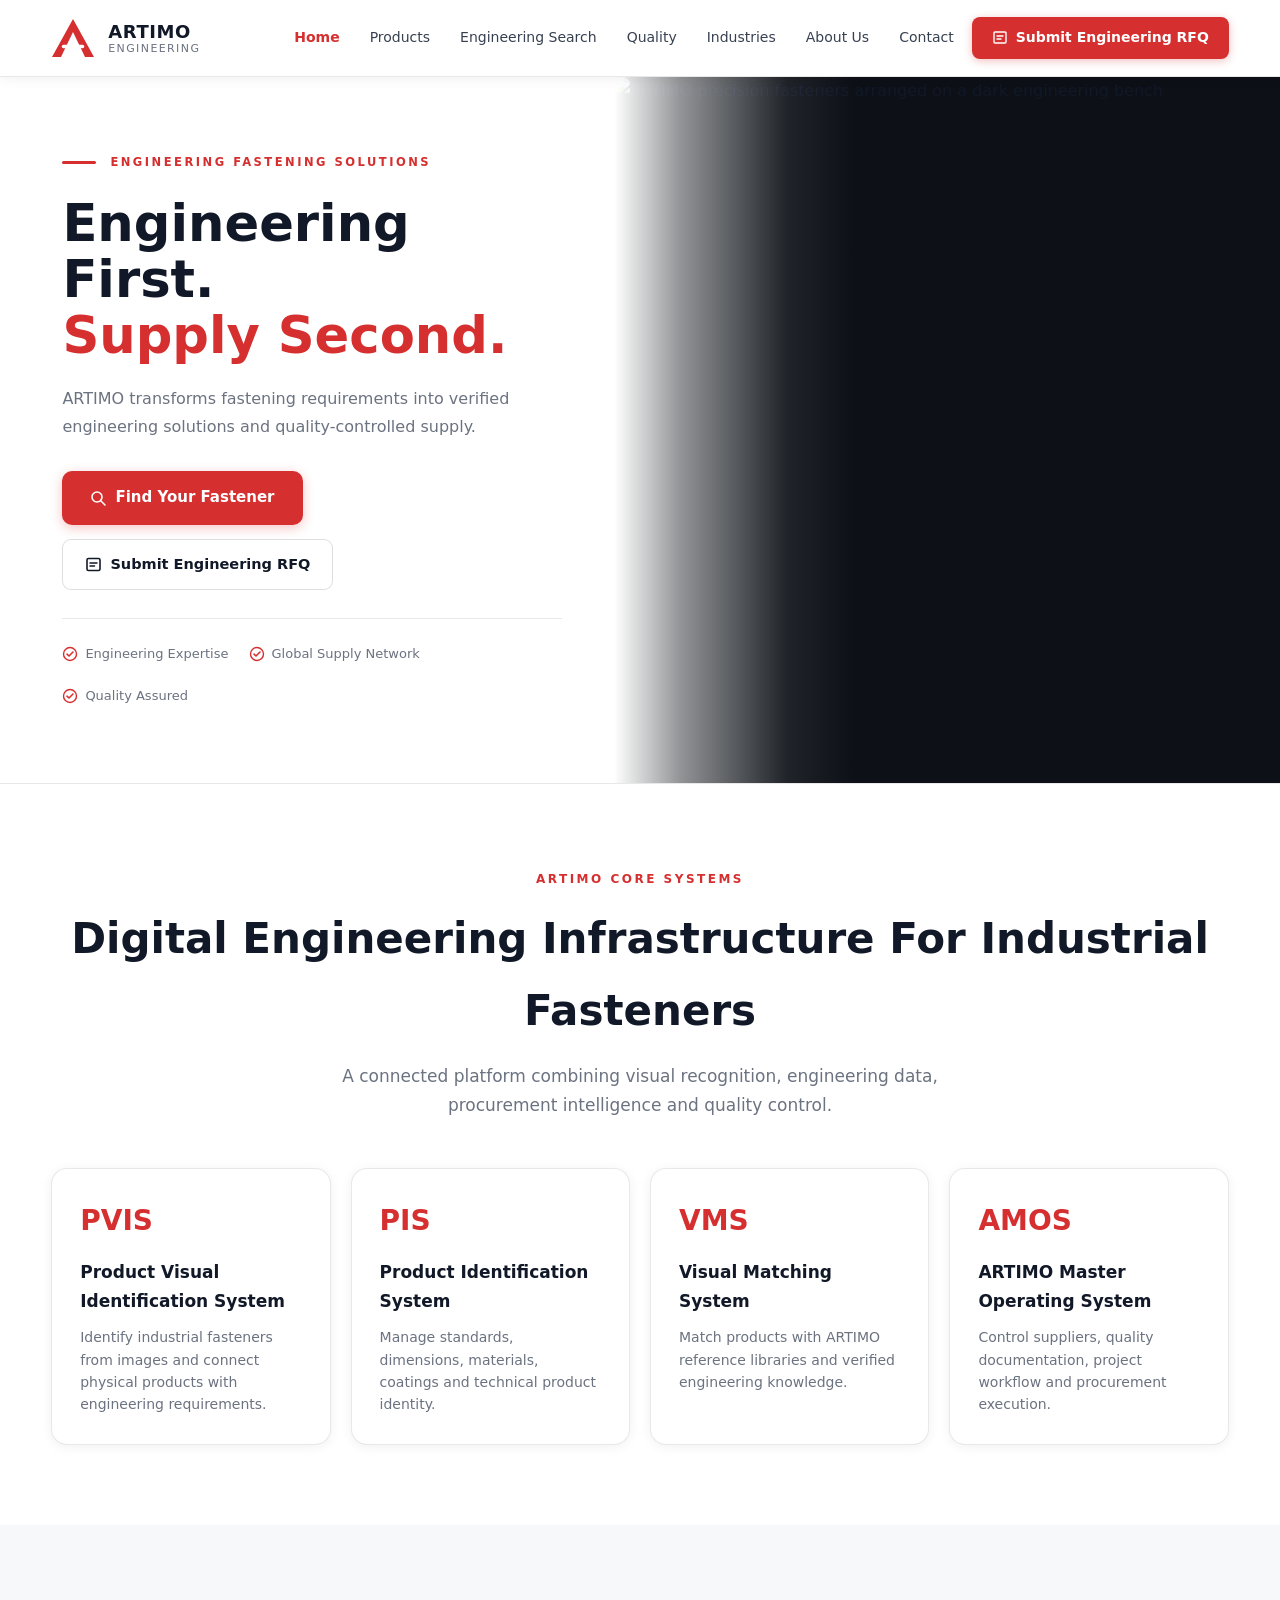
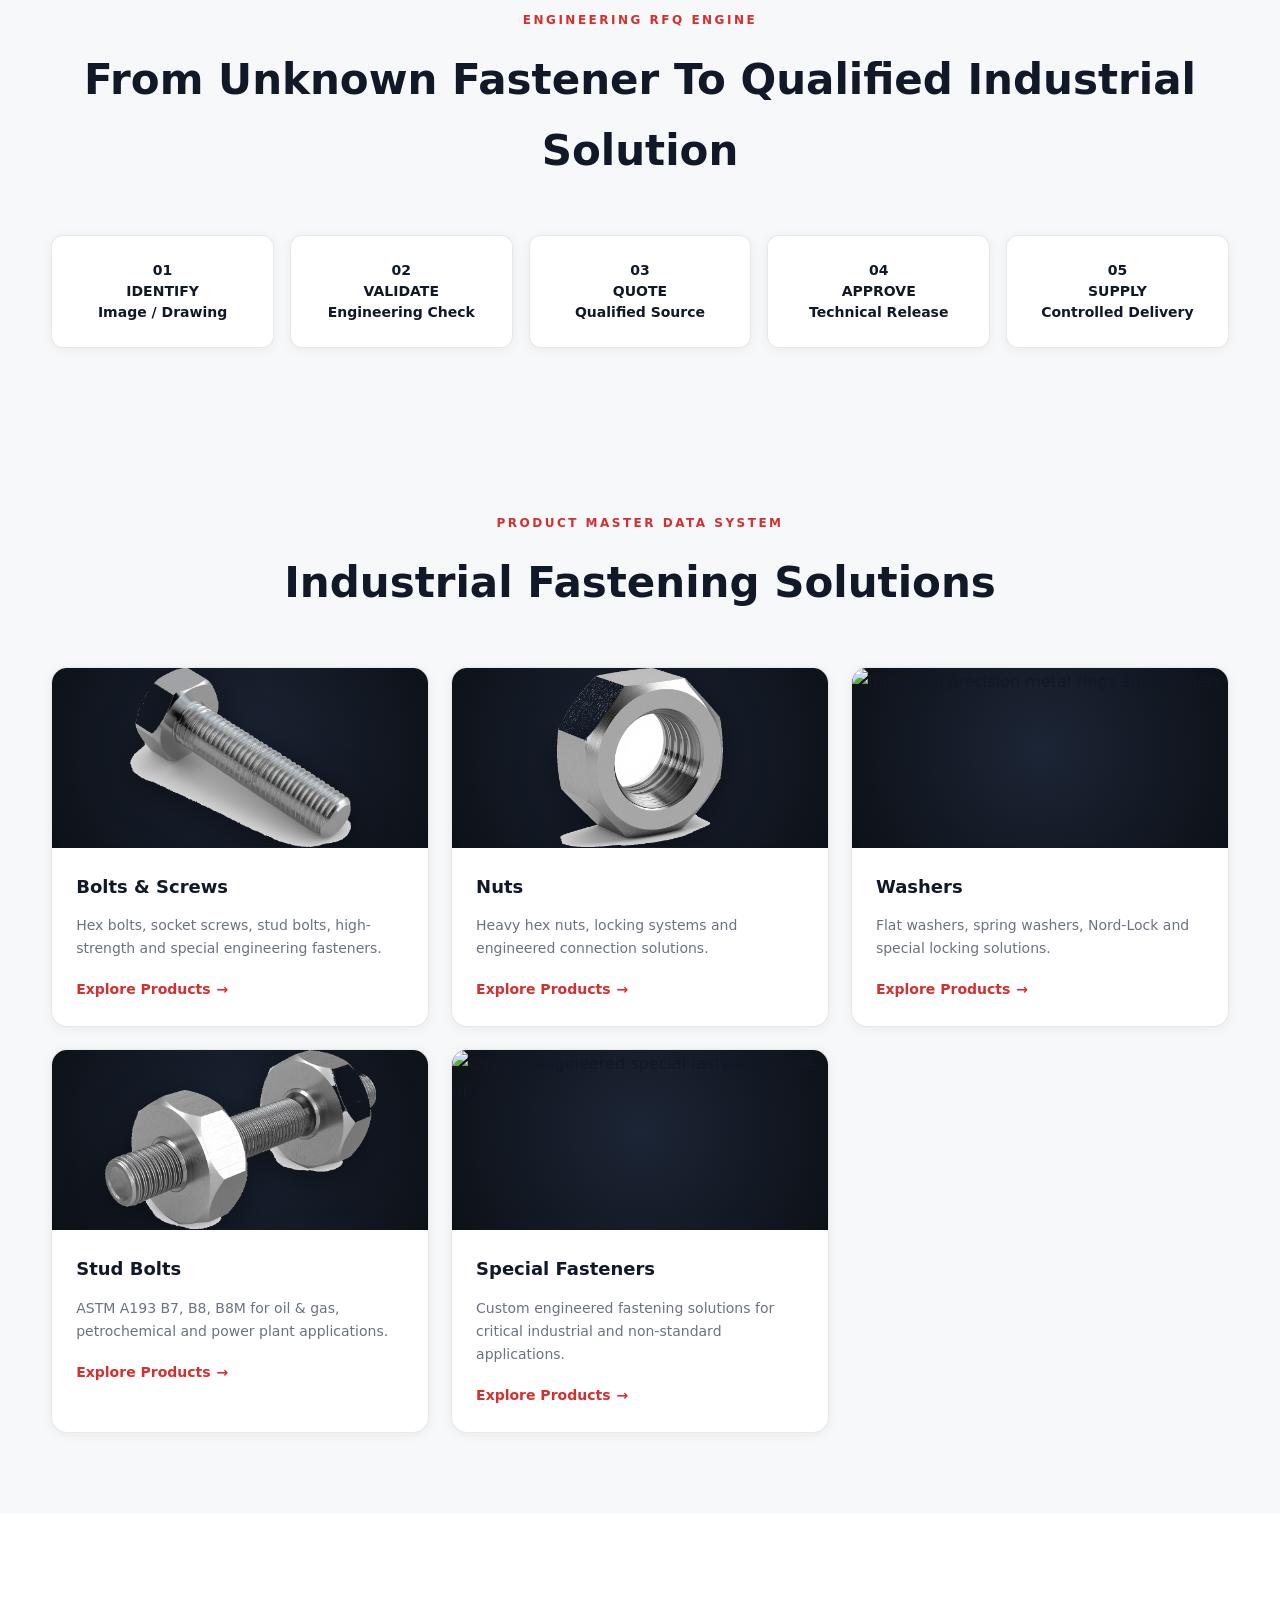
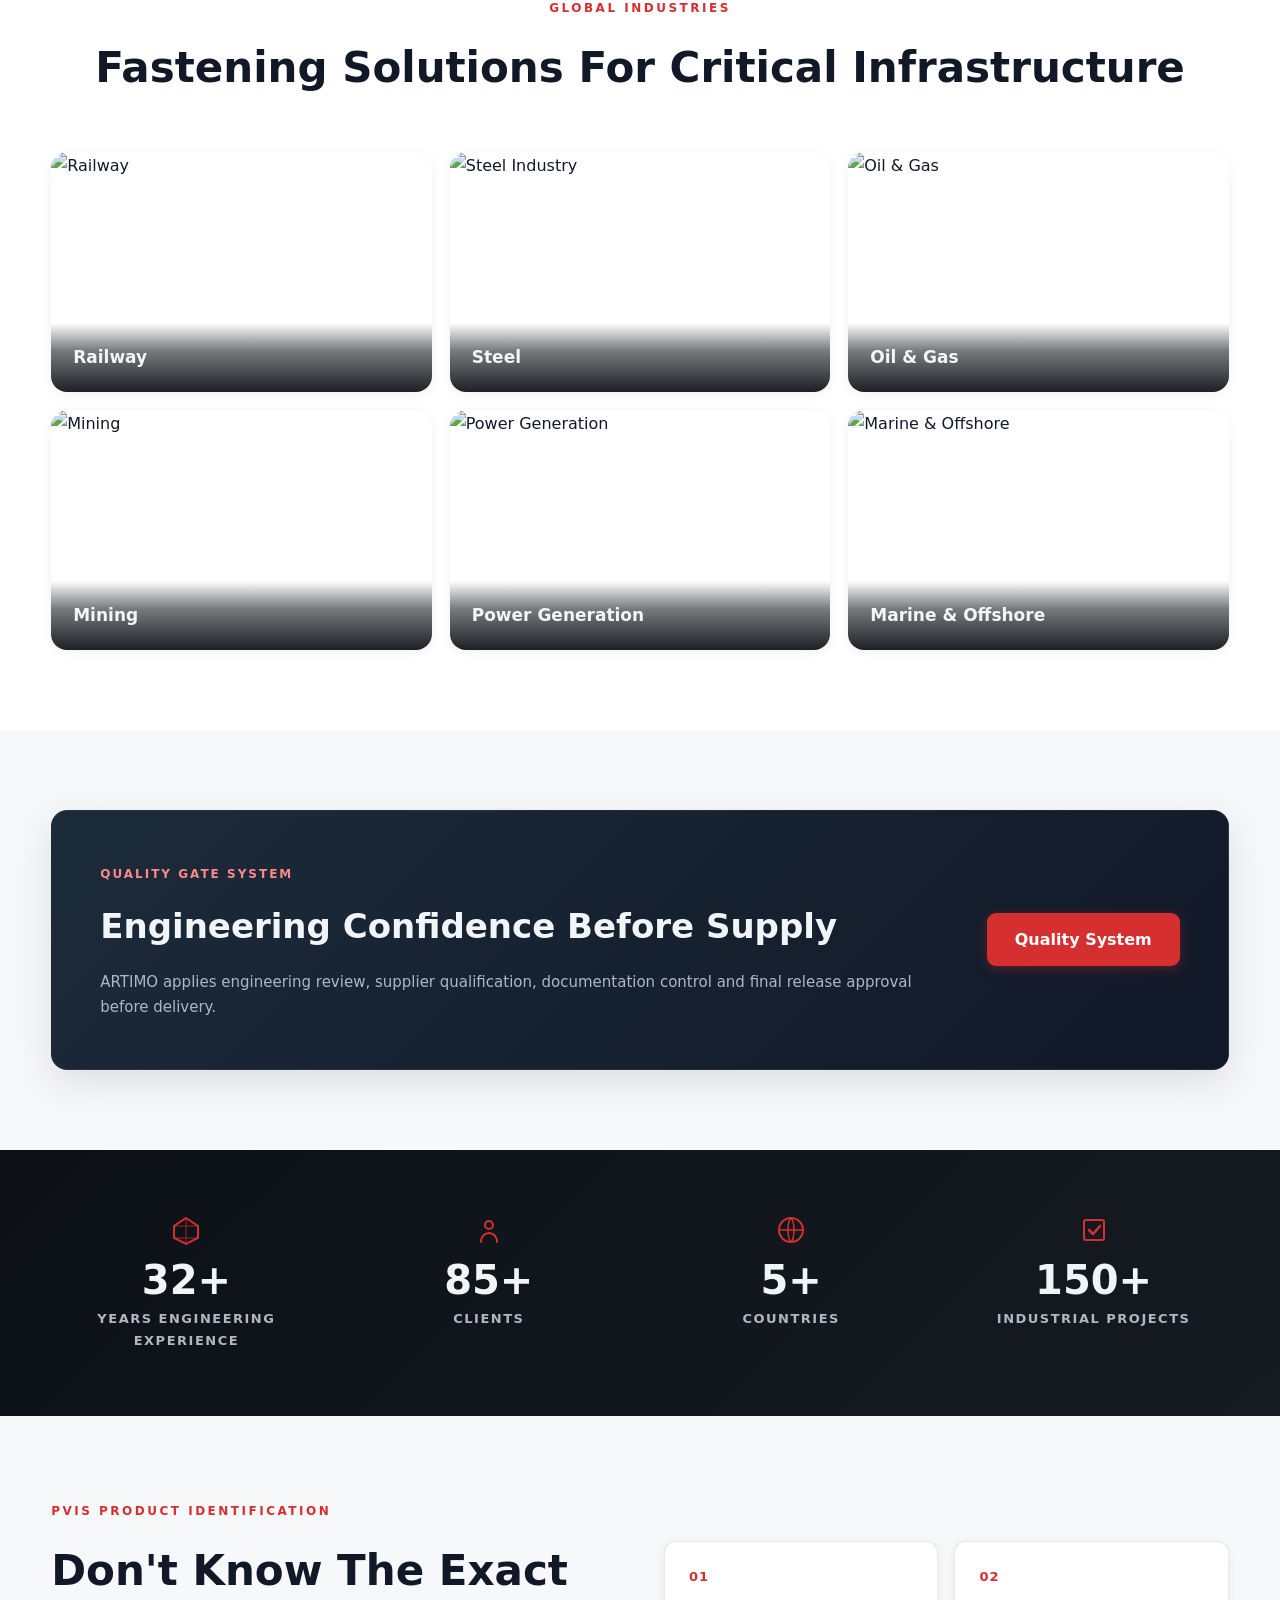
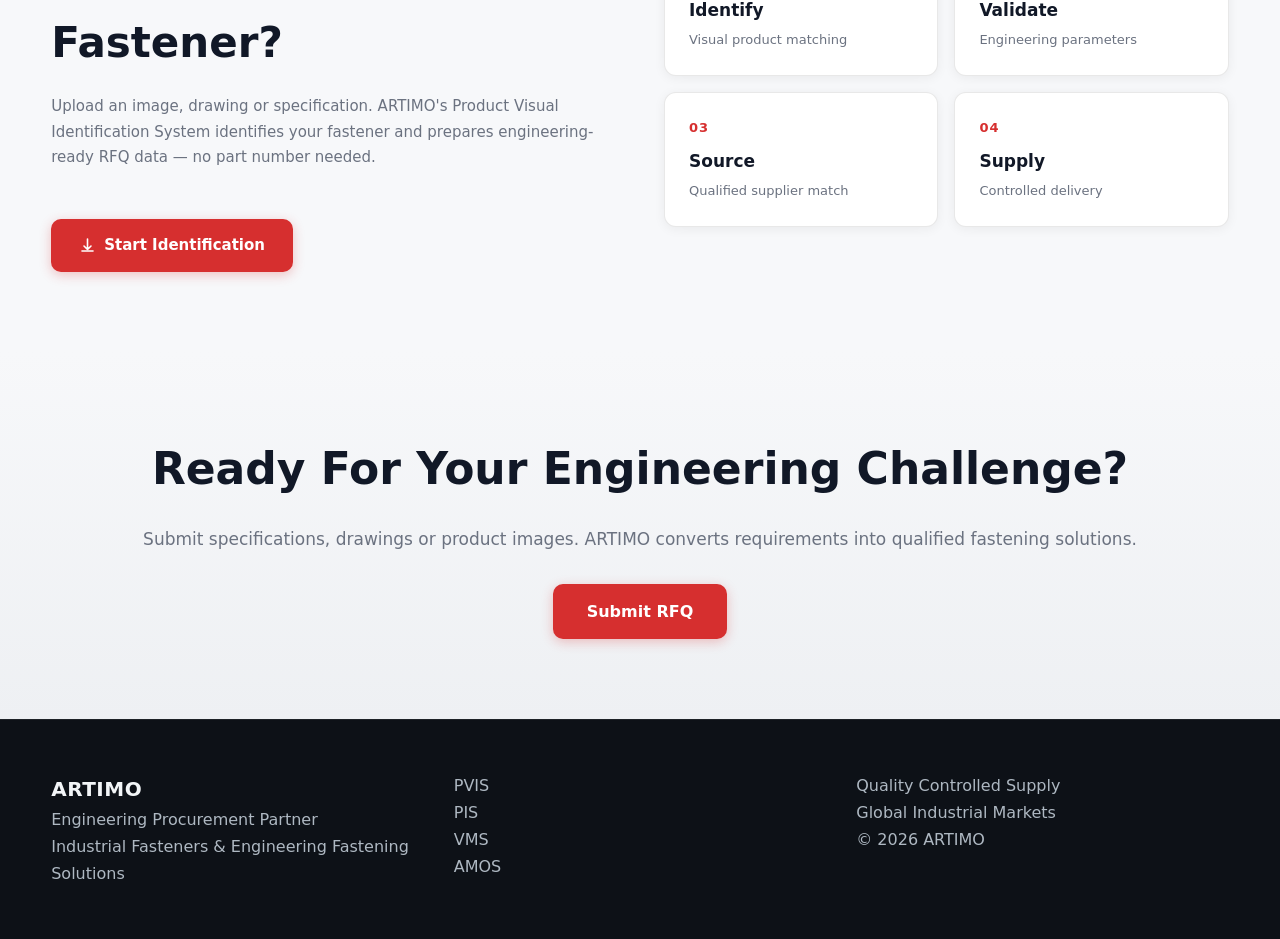
==== index.html @ ae729618 "Updated index.html" ====
<!DOCTYPE html>
<html lang="en">
<head>

<meta charset="UTF-8">
<meta name="viewport" content="width=device-width, initial-scale=1.0">

<title>ARTIMO | Engineering Procurement Partner</title>

<meta name="description" content="ARTIMO is an Engineering Procurement Partner delivering industrial fastening solutions through engineering intelligence, product identification, visual matching, qualified sourcing and controlled supply.">

<link rel="icon" type="image/svg+xml" href="favicon.svg">
<meta property="og:type" content="website">
<meta property="og:title" content="ARTIMO | Engineering Procurement Partner">
<meta property="og:description" content="ARTIMO is an Engineering Procurement Partner delivering industrial fastening solutions through engineering intelligence, product identification, visual matching, qualified sourcing and controlled supply.">
<!-- Canonical & og:url: replace [YOUR-DOMAIN] before deployment -->
<!-- <link rel="canonical" href="https://[YOUR-DOMAIN]/index.html"> -->
<!-- <meta property="og:url" content="https://[YOUR-DOMAIN]/index.html"> -->

<link rel="stylesheet" href="style.css">

</head>

<body>


<header class="site-header">

<div class="container">

<a class="brand" href="index.html">

<div class="brand-logo">
<svg width="44" height="44" viewBox="0 0 44 44" fill="none" xmlns="http://www.w3.org/2000/svg" aria-hidden="true">
  <!-- Angular A mark — ARTIMO Engineering identity -->
  <path d="M22 3 L1 41 H10 L22 16 L34 41 H43 Z" fill="#d62f2f"/>
  <path d="M12.5 30.5 H31.5" stroke="white" stroke-width="3.5" stroke-linecap="round"/>
</svg>
</div>

<div class="brand-title">
ARTIMO
<span>ENGINEERING</span>
</div>

</a>


<nav>

<a href="index.html" class="active">Home</a>
<a href="products.html">Products</a>
<a href="product-search.html">Engineering Search</a>
<a href="quality.html">Quality</a>
<a href="about.html">Industries</a>
<a href="about.html">About Us</a>
<a href="contact.html">Contact</a>
<a class="rfq-btn" href="contact.html">
<svg class="rfq-btn-icon" viewBox="0 0 16 16" fill="none" xmlns="http://www.w3.org/2000/svg" aria-hidden="true">
  <path d="M13 2H3a1 1 0 00-1 1v9a1 1 0 001 1h10a1 1 0 001-1V3a1 1 0 00-1-1z" stroke="white" stroke-width="1.4"/>
  <path d="M5 6h6M5 9h4" stroke="white" stroke-width="1.4" stroke-linecap="round"/>
</svg>
Submit Engineering RFQ
</a>

</nav>

<button class="nav-toggle" aria-label="Open navigation" aria-expanded="false">
<span></span><span></span><span></span>
</button>

</div>

</header>



<main>



<section class="hero">

<div class="hero-grid">

<!-- LEFT: Hero copy -->
<div class="hero-copy">
<div class="hero-copy-inner">

<div class="hero-label">
<span class="hero-label-line"></span>
<span class="tag">ENGINEERING FASTENING SOLUTIONS</span>
</div>

<h1>
Engineering First.
<span class="hero-red">Supply Second.</span>
</h1>

<p>
ARTIMO transforms fastening requirements into verified engineering
solutions and quality-controlled supply.
</p>

<div class="hero-actions">

<a class="primary-btn" href="product-search.html">
<svg width="17" height="17" viewBox="0 0 17 17" fill="none" xmlns="http://www.w3.org/2000/svg" aria-hidden="true">
<circle cx="7" cy="7" r="5" stroke="white" stroke-width="1.6"/>
<path d="M11 11L15 15" stroke="white" stroke-width="1.6" stroke-linecap="round"/>
</svg>
Find Your Fastener
</a>

<a class="secondary-btn" href="contact.html">
<svg width="17" height="17" viewBox="0 0 17 17" fill="none" xmlns="http://www.w3.org/2000/svg" aria-hidden="true">
<rect x="2" y="2.5" width="13" height="12" rx="1.5" stroke="currentColor" stroke-width="1.6"/>
<path d="M5 7h7M5 10h4.5" stroke="currentColor" stroke-width="1.5" stroke-linecap="round"/>
</svg>
Submit Engineering RFQ
</a>

</div>

<div class="hero-trust">

<div class="hero-trust-item">
<svg width="16" height="16" viewBox="0 0 16 16" fill="none" xmlns="http://www.w3.org/2000/svg" aria-hidden="true">
<circle cx="8" cy="8" r="6.5" stroke="#d62f2f" stroke-width="1.4"/>
<path d="M5 8.2l2 1.8 4-4" stroke="#d62f2f" stroke-width="1.6" stroke-linecap="round" stroke-linejoin="round"/>
</svg>
Engineering Expertise
</div>

<div class="hero-trust-item">
<svg width="16" height="16" viewBox="0 0 16 16" fill="none" xmlns="http://www.w3.org/2000/svg" aria-hidden="true">
<circle cx="8" cy="8" r="6.5" stroke="#d62f2f" stroke-width="1.4"/>
<path d="M5 8.2l2 1.8 4-4" stroke="#d62f2f" stroke-width="1.6" stroke-linecap="round" stroke-linejoin="round"/>
</svg>
Global Supply Network
</div>

<div class="hero-trust-item">
<svg width="16" height="16" viewBox="0 0 16 16" fill="none" xmlns="http://www.w3.org/2000/svg" aria-hidden="true">
<circle cx="8" cy="8" r="6.5" stroke="#d62f2f" stroke-width="1.4"/>
<path d="M5 8.2l2 1.8 4-4" stroke="#d62f2f" stroke-width="1.6" stroke-linecap="round" stroke-linejoin="round"/>
</svg>
Quality Assured
</div>

</div>

</div>
</div>

<!-- RIGHT: ARTIMO Bench visual — single premium composition -->
<div class="hero-visual" role="img" aria-label="ARTIMO industrial fastening components on an engineering bench">

  <!-- Premium industrial engineering scene: dark graphite environment, precision fasteners, dramatic lighting -->
  <img class="hv-scene" src="https://images.pexels.com/photos/17372998/pexels-photo-17372998.jpeg?auto=compress&cs=tinysrgb&w=1600" alt="ARTIMO precision fasteners arranged on a dark engineering bench">

  <!-- Left-edge gradient fade into white copy column -->
  <div class="hv-fade" aria-hidden="true"></div>

</div>

</div>

</section>







<section class="core-platform">

<div class="container">


<div class="section-head">

<span>
ARTIMO CORE SYSTEMS
</span>


<h2>
Digital Engineering Infrastructure For Industrial Fasteners
</h2>


<p>
A connected platform combining visual recognition,
engineering data, procurement intelligence and quality control.
</p>

</div>




<div class="platform-grid">


<div class="platform-box">

<strong>
PVIS
</strong>

<h3>
Product Visual Identification System
</h3>

<p>
Identify industrial fasteners from images and connect
physical products with engineering requirements.
</p>

</div>



<div class="platform-box">

<strong>
PIS
</strong>

<h3>
Product Identification System
</h3>

<p>
Manage standards, dimensions, materials, coatings
and technical product identity.
</p>

</div>



<div class="platform-box">

<strong>
VMS
</strong>

<h3>
Visual Matching System
</h3>

<p>
Match products with ARTIMO reference libraries
and verified engineering knowledge.
</p>

</div>



<div class="platform-box">

<strong>
AMOS
</strong>

<h3>
ARTIMO Master Operating System
</h3>

<p>
Control suppliers, quality documentation,
project workflow and procurement execution.
</p>

</div>


</div>


</div>

</section>









<section class="rfq-engine">

<div class="container">


<div class="section-head">

<span>
ENGINEERING RFQ ENGINE
</span>


<h2>
From Unknown Fastener To Qualified Industrial Solution
</h2>

</div>



<div class="rfq-flow">


<div>
01
<br>
IDENTIFY
<br>
Image / Drawing
</div>


<div>
02
<br>
VALIDATE
<br>
Engineering Check
</div>


<div>
03
<br>
QUOTE
<br>
Qualified Source
</div>


<div>
04
<br>
APPROVE
<br>
Technical Release
</div>


<div>
05
<br>
SUPPLY
<br>
Controlled Delivery
</div>


</div>


</div>

</section>









<section class="products">

<div class="container">


<div class="section-head">

<span>
PRODUCT MASTER DATA SYSTEM
</span>


<h2>
Industrial Fastening Solutions
</h2>

</div>




<div class="product-grid">



<div class="product-card">

<div class="product-card-img">
<img src="assets/products/hex-bolt-t.png" alt="Hex Bolts and Screws">
</div>

<h3>Bolts &amp; Screws</h3>

<p>Hex bolts, socket screws, stud bolts, high-strength and special engineering fasteners.</p>

<a href="products.html" class="product-link">Explore Products <span aria-hidden="true">&rarr;</span></a>

</div>



<div class="product-card">

<div class="product-card-img">
<img src="assets/products/hex-nut-t.png" alt="Industrial Hex Nuts">
</div>

<h3>Nuts</h3>

<p>Heavy hex nuts, locking systems and engineered connection solutions.</p>

<a href="products.html" class="product-link">Explore Products <span aria-hidden="true">&rarr;</span></a>

</div>



<div class="product-card">

<div class="product-card-img">
<img class="photo" src="https://images.pexels.com/photos/28179319/pexels-photo-28179319.jpeg?auto=compress&cs=tinysrgb&h=650&w=940" alt="Industrial precision metal rings and washers" loading="lazy">
</div>

<h3>Washers</h3>

<p>Flat washers, spring washers, Nord-Lock and special locking solutions.</p>

<a href="products.html" class="product-link">Explore Products <span aria-hidden="true">&rarr;</span></a>

</div>



<div class="product-card">

<div class="product-card-img">
<img src="assets/products/stud-bolt-t.png" alt="ASTM A193 B7 Stud Bolts">
</div>

<h3>Stud Bolts</h3>

<p>ASTM A193 B7, B8, B8M for oil &amp; gas, petrochemical and power plant applications.</p>

<a href="products.html" class="product-link">Explore Products <span aria-hidden="true">&rarr;</span></a>

</div>



<div class="product-card">

<div class="product-card-img">
<img class="photo" src="https://images.pexels.com/photos/17372998/pexels-photo-17372998.jpeg?auto=compress&cs=tinysrgb&h=650&w=940" alt="Custom engineered special fasteners close-up" loading="lazy">
</div>

<h3>Special Fasteners</h3>

<p>Custom engineered fastening solutions for critical industrial and non-standard applications.</p>

<a href="products.html" class="product-link">Explore Products <span aria-hidden="true">&rarr;</span></a>

</div>



</div>


</div>

</section>









<section class="industries">

<div class="container">


<div class="section-head">

<span>
GLOBAL INDUSTRIES
</span>


<h2>
Fastening Solutions For Critical Infrastructure
</h2>

</div>



<div class="industry-grid">

<div class="industry-card">
<img src="https://images.pexels.com/photos/8584622/pexels-photo-8584622.jpeg?auto=compress&cs=tinysrgb&h=650&w=940" alt="Railway" loading="lazy">
<div class="industry-card-overlay">Railway</div>
</div>

<div class="industry-card">
<img src="https://images.pexels.com/photos/6804260/pexels-photo-6804260.jpeg?auto=compress&cs=tinysrgb&h=650&w=940" alt="Steel Industry" loading="lazy">
<div class="industry-card-overlay">Steel</div>
</div>

<div class="industry-card">
<img src="https://images.pexels.com/photos/31403876/pexels-photo-31403876.jpeg?auto=compress&cs=tinysrgb&h=650&w=940" alt="Oil &amp; Gas" loading="lazy">
<div class="industry-card-overlay">Oil &amp; Gas</div>
</div>

<div class="industry-card">
<img src="https://images.pexels.com/photos/15071423/pexels-photo-15071423.jpeg?auto=compress&cs=tinysrgb&h=650&w=940" alt="Mining" loading="lazy">
<div class="industry-card-overlay">Mining</div>
</div>

<div class="industry-card">
<img src="https://images.pexels.com/photos/6416359/pexels-photo-6416359.jpeg?auto=compress&cs=tinysrgb&h=650&w=940" alt="Power Generation" loading="lazy">
<div class="industry-card-overlay">Power Generation</div>
</div>

<div class="industry-card">
<img src="https://images.pexels.com/photos/19768241/pexels-photo-19768241.jpeg?auto=compress&cs=tinysrgb&h=650&w=940" alt="Marine &amp; Offshore" loading="lazy">
<div class="industry-card-overlay">Marine &amp; Offshore</div>
</div>

</div>


</div>

</section>









<section class="quality">

<div class="container quality-box">


<div>

<span>
QUALITY GATE SYSTEM
</span>


<h2>
Engineering Confidence Before Supply
</h2>


<p>
ARTIMO applies engineering review,
supplier qualification, documentation control
and final release approval before delivery.
</p>


</div>


<a href="quality.html">
Quality System
</a>


</div>

</section>









<section class="stats-bar">

<div class="container">

<div class="stats-grid">

<div class="stat-item">
<svg width="32" height="32" viewBox="0 0 32 32" fill="none" xmlns="http://www.w3.org/2000/svg" aria-hidden="true">
<path d="M16 4 L28 12 L28 24 L16 30 L4 24 L4 12 Z" stroke="#d62f2f" stroke-width="2" fill="none"/>
<path d="M16 4 L16 30 M4 12 L28 12 M4 24 L28 24" stroke="#d62f2f" stroke-width="1.5" opacity="0.5"/>
</svg>
<strong>32+</strong>
<span>Years Engineering Experience</span>
</div>

<div class="stat-item">
<svg width="32" height="32" viewBox="0 0 32 32" fill="none" xmlns="http://www.w3.org/2000/svg" aria-hidden="true">
<circle cx="16" cy="11" r="4" stroke="#d62f2f" stroke-width="2"/>
<path d="M8 28 C8 22 12 19 16 19 C20 19 24 22 24 28" stroke="#d62f2f" stroke-width="2" stroke-linecap="round"/>
</svg>
<strong>85+</strong>
<span>Clients</span>
</div>

<div class="stat-item">
<svg width="32" height="32" viewBox="0 0 32 32" fill="none" xmlns="http://www.w3.org/2000/svg" aria-hidden="true">
<circle cx="16" cy="16" r="12" stroke="#d62f2f" stroke-width="2"/>
<path d="M4 16 L28 16 M16 4 C12 8 12 24 16 28 M16 4 C20 8 20 24 16 28" stroke="#d62f2f" stroke-width="1.5"/>
</svg>
<strong>5+</strong>
<span>Countries</span>
</div>

<div class="stat-item">
<svg width="32" height="32" viewBox="0 0 32 32" fill="none" xmlns="http://www.w3.org/2000/svg" aria-hidden="true">
<rect x="6" y="6" width="20" height="20" rx="2" stroke="#d62f2f" stroke-width="2"/>
<path d="M11 16 L15 20 L22 12" stroke="#d62f2f" stroke-width="2.5" stroke-linecap="round" stroke-linejoin="round"/>
</svg>
<strong>150+</strong>
<span>Industrial Projects</span>
</div>

</div>

</div>

</section>






<section class="pvis-entry">

<div class="container">

<div class="pvis-entry-grid">

<div class="pvis-entry-copy">

<div class="section-head section-head--left">
<span>PVIS PRODUCT IDENTIFICATION</span>
<h2>Don't Know The Exact Fastener?</h2>
<p>Upload an image, drawing or specification. ARTIMO's Product Visual Identification System identifies your fastener and prepares engineering-ready RFQ data — no part number needed.</p>
</div>

<a href="product-search.html" class="primary-btn">
<svg width="17" height="17" viewBox="0 0 17 17" fill="none" xmlns="http://www.w3.org/2000/svg" aria-hidden="true">
<path d="M8.5 2 V12 M5 9 L8.5 12.5 L12 9" stroke="white" stroke-width="1.6" stroke-linecap="round" stroke-linejoin="round"/>
<path d="M3 14 H14" stroke="white" stroke-width="1.6" stroke-linecap="round"/>
</svg>
Start Identification
</a>

</div>

<div class="pvis-flow">

<div class="pvis-flow-step">
<div class="pvis-flow-num">01</div>
<div class="pvis-flow-label">Identify</div>
<div class="pvis-flow-desc">Visual product matching</div>
</div>

<div class="pvis-flow-step">
<div class="pvis-flow-num">02</div>
<div class="pvis-flow-label">Validate</div>
<div class="pvis-flow-desc">Engineering parameters</div>
</div>

<div class="pvis-flow-step">
<div class="pvis-flow-num">03</div>
<div class="pvis-flow-label">Source</div>
<div class="pvis-flow-desc">Qualified supplier match</div>
</div>

<div class="pvis-flow-step">
<div class="pvis-flow-num">04</div>
<div class="pvis-flow-label">Supply</div>
<div class="pvis-flow-desc">Controlled delivery</div>
</div>

</div>

</div>

</div>

</section>






<section class="final-rfq">

<div class="container">


<h2>
Ready For Your Engineering Challenge?
</h2>


<p>
Submit specifications, drawings or product images.
ARTIMO converts requirements into qualified fastening solutions.
</p>


<a href="contact.html">
Submit RFQ
</a>


</div>

</section>



</main>








<footer>

<div class="container footer-grid">


<div>

<strong>
ARTIMO
</strong>

<br>

Engineering Procurement Partner

<br>

Industrial Fasteners & Engineering Fastening Solutions

</div>



<div>

PVIS<br>
PIS<br>
VMS<br>
AMOS

</div>



<div>

Quality Controlled Supply

<br>

Global Industrial Markets

<br>

© 2026 ARTIMO

</div>


</div>

</footer>

<script src="script.js"></script>


</body>
</html>
---- style.css ----
/* ARTIMO Industrial Visual System
   Premium B2B Engineering Platform
   Phase 2 Visual Upgrade — Light Theme
*/

:root{
--bg:#ffffff;
--bg2:#f7f8fa;
--card:#ffffff;
--card2:#f0f2f5;
--text:#111827;
--muted:#6b7280;
--red:#d62f2f;
--red-dark:#b52828;
--red-light:rgba(214,47,47,.08);
--line:rgba(0,0,0,.09);
--line-med:rgba(0,0,0,.13);
--shadow:0 4px 20px rgba(0,0,0,.07);
--shadow-lg:0 12px 40px rgba(0,0,0,.11);
--shadow-card:0 2px 12px rgba(0,0,0,.06);
--radius:12px;
--radius-lg:16px;
--container:1240px;
}


*{
margin:0;
padding:0;
box-sizing:border-box;
}


html{
scroll-behavior:smooth;
}


body{
font-family:"Segoe UI",system-ui,Arial,sans-serif;
background:var(--bg);
color:var(--text);
line-height:1.7;
-webkit-font-smoothing:antialiased;
}


a{
text-decoration:none;
color:inherit;
transition:.25s;
}


.container{
width:min(92%,var(--container));
margin:auto;
}




/* ═══════════════════════════════════════
   HEADER
═══════════════════════════════════════ */

.site-header{
position:sticky;
top:0;
z-index:200;
background:#ffffff;
border-bottom:1px solid var(--line);
box-shadow:0 2px 12px rgba(0,0,0,.06);
}


.site-header .container{
height:76px;
display:flex;
align-items:center;
justify-content:space-between;
gap:24px;
}


/* Brand / Logo */

.brand{
display:flex;
align-items:center;
gap:13px;
flex-shrink:0;
}


.brand-logo{
width:44px;
height:44px;
display:flex;
align-items:center;
justify-content:center;
flex-shrink:0;
}


.brand-logo svg{
display:block;
}


.brand-title{
font-size:18px;
font-weight:800;
letter-spacing:.6px;
color:var(--text);
line-height:1.2;
}


.brand-title span{
display:block;
font-size:11px;
font-weight:500;
letter-spacing:1.4px;
color:var(--muted);
text-transform:uppercase;
}


/* Navigation */

nav{
display:flex;
gap:6px;
align-items:center;
}


nav a{
color:#374151;
font-size:14px;
font-weight:500;
padding:7px 12px;
border-radius:7px;
transition:.2s;
white-space:nowrap;
}


nav a:hover{
color:var(--red);
background:var(--red-light);
}


nav a.active{
color:var(--red);
font-weight:700;
}


.rfq-btn{
background:var(--red)!important;
color:white!important;
padding:9px 20px!important;
border-radius:8px;
font-weight:700!important;
font-size:14px!important;
display:inline-flex;
align-items:center;
gap:8px;
box-shadow:0 2px 8px rgba(214,47,47,.30);
transition:.25s!important;
}


.rfq-btn:hover{
background:var(--red-dark)!important;
box-shadow:0 4px 16px rgba(214,47,47,.40)!important;
transform:translateY(-1px);
}


.rfq-btn-icon{
width:16px;
height:16px;
flex-shrink:0;
}




/* ═══════════════════════════════════════
   HERO (homepage) — split layout
═══════════════════════════════════════ */

.hero{
padding:0;
background:#ffffff;
overflow:hidden;
border-bottom:1px solid var(--line);
}


/* Full-width 2-column split — no .container */
.hero-grid{
display:grid;
grid-template-columns:48% 52%;
min-height:560px;
}


/* LEFT column */
.hero-copy{
display:flex;
justify-content:flex-end;
background:#ffffff;
}


.hero-copy-inner{
max-width:580px;
width:100%;
padding:76px 52px 76px 28px;
display:flex;
flex-direction:column;
justify-content:center;
}


/* Tag row with red dash (matches benchmark) */
.hero-label{
display:flex;
align-items:center;
gap:14px;
margin-bottom:22px;
}


.hero-label-line{
display:inline-block;
width:34px;
height:3px;
background:var(--red);
border-radius:2px;
flex-shrink:0;
}


.tag{
display:inline-block;
color:var(--red);
font-size:11.5px;
font-weight:700;
letter-spacing:2.5px;
text-transform:uppercase;
}


/* H1 — "Engineering First." dark, "Supply Second." red */
.hero h1{
font-size:clamp(34px,4vw,58px);
line-height:1.1;
margin-bottom:22px;
font-weight:800;
color:var(--text);
}


.hero-red{
color:var(--red);
display:block;
}


.hero p{
font-size:16px;
color:var(--muted);
line-height:1.75;
max-width:480px;
}


/* CTA buttons */
.hero-actions{
display:flex;
gap:14px;
margin-top:30px;
flex-wrap:wrap;
}


.primary-btn,
.secondary-btn{
padding:12px 22px;
border-radius:9px;
font-weight:700;
font-size:14.5px;
display:inline-flex;
align-items:center;
gap:8px;
white-space:nowrap;
}


.primary-btn{
background:var(--red);
color:white;
box-shadow:0 3px 12px rgba(214,47,47,.28);
}


.primary-btn:hover{
background:var(--red-dark);
transform:translateY(-1px);
box-shadow:0 6px 20px rgba(214,47,47,.36);
}


.secondary-btn{
border:1.5px solid var(--line-med);
background:#ffffff;
color:var(--text);
}


.secondary-btn:hover{
border-color:var(--red);
color:var(--red);
}


/* Trust indicators */
.hero-trust{
display:flex;
gap:20px;
margin-top:28px;
flex-wrap:wrap;
align-items:center;
padding-top:24px;
border-top:1px solid var(--line);
}


.hero-trust-item{
display:flex;
align-items:center;
gap:7px;
font-size:13px;
color:var(--muted);
font-weight:500;
}


/* RIGHT column — ARTIMO Bench visual (product composition) */
.hero-visual{
position:relative;
overflow:hidden;
background:#0d1117;
display:flex;
align-items:stretch;
}


/* Single pre-composited bench scene — dark engineering environment with
   integrated fasteners, realistic depth, warm key-light and red ARTIMO accent */
.hv-scene{
position:absolute;
inset:0;
width:100%;
height:100%;
object-fit:cover;
object-position:center;
}


/* Left-edge gradient fades visual panel into white copy column */
.hv-fade{
position:absolute;
inset:0;
background:linear-gradient(90deg,#ffffff 0%,rgba(255,255,255,.55) 10%,rgba(255,255,255,.08) 26%,transparent 36%);
z-index:6;
pointer-events:none;
}


/* Inner pages — keep product/about hero working */
.product-hero{
min-height:480px;
display:flex;
align-items:center;
background:var(--bg2);
}


/* Inner page hero container width (not homepage) */
.industrial-hero .container,
.product-hero .container{
max-width:1040px;
}




/* ═══════════════════════════════════════
   SECTIONS (shared)
═══════════════════════════════════════ */

section{
padding:80px 0;
}


.section-head{
text-align:center;
margin-bottom:48px;
}


.section-head span{
display:inline-block;
color:var(--red);
font-size:12px;
letter-spacing:2.5px;
font-weight:700;
text-transform:uppercase;
margin-bottom:14px;
}


.section-head h2{
font-size:clamp(28px,4vw,42px);
font-weight:800;
margin:0 0 16px;
color:var(--text);
}


.section-head p{
color:var(--muted);
font-size:17px;
max-width:640px;
margin:0 auto;
}




/* ═══════════════════════════════════════
   CORE PLATFORM (PVIS / PIS / VMS / AMOS)
═══════════════════════════════════════ */

.platform-grid{
display:grid;
grid-template-columns:repeat(4,1fr);
gap:20px;
}


.platform-box{
background:var(--card);
border:1px solid var(--line);
border-radius:var(--radius-lg);
padding:28px;
transition:.25s;
box-shadow:var(--shadow-card);
}


.platform-box:hover{
transform:translateY(-6px);
border-color:var(--red);
box-shadow:var(--shadow-lg);
}


.platform-box strong{
font-size:28px;
color:var(--red);
font-weight:800;
}


.platform-box h3{
margin:14px 0 10px;
font-size:17px;
color:var(--text);
}


.platform-box p{
color:var(--muted);
font-size:14px;
line-height:1.6;
}


.platform-box a{
display:inline-block;
margin-top:18px;
color:var(--red);
font-weight:700;
font-size:14px;
}




/* ═══════════════════════════════════════
   ENGINEERING FLOW
═══════════════════════════════════════ */

.rfq-flow{
display:grid;
grid-template-columns:repeat(5,1fr);
gap:16px;
}


.rfq-flow div{
background:var(--card);
border:1px solid var(--line);
border-radius:var(--radius);
padding:24px 18px;
text-align:center;
font-weight:700;
color:var(--text);
box-shadow:var(--shadow-card);
font-size:14px;
line-height:1.5;
}


.rfq-engine{
background:var(--bg2);
}




/* ═══════════════════════════════════════
   PRODUCTS
═══════════════════════════════════════ */

.product-grid{
display:grid;
grid-template-columns:repeat(3,1fr);
gap:22px;
}


.product-card{
background:var(--card);
border:1px solid var(--line);
border-radius:var(--radius-lg);
overflow:hidden;
transition:.25s;
box-shadow:var(--shadow-card);
display:flex;
flex-direction:column;
}


.product-card:hover{
transform:translateY(-6px);
border-color:var(--red);
box-shadow:var(--shadow-lg);
}


.product-card-img{
width:100%;
height:180px;
background:radial-gradient(circle at 50% 45%,#1c2536 0%,#0d1117 100%);
display:flex;
align-items:center;
justify-content:center;
overflow:hidden;
border-bottom:1px solid var(--line);
}


.product-card-img img{
width:100%;
height:100%;
object-fit:contain;
object-position:center;
transition:transform .4s ease;
filter:drop-shadow(0 6px 18px rgba(0,0,0,0.5));
}


.product-card-img img.photo{
object-fit:cover;
filter:none;
}


.product-card:hover .product-card-img img{
transform:scale(1.05);
}


.product-card-img--icon{
background:radial-gradient(circle at 50% 45%,#1c2536 0%,#0d1117 100%);
}


.product-svg{
filter:drop-shadow(0 4px 14px rgba(0,0,0,0.5));
}


.product-card h3{
margin:0 0 12px;
color:var(--text);
font-size:18px;
padding:24px 24px 0;
}


.product-card p{
color:var(--muted);
font-size:14px;
line-height:1.65;
padding:0 24px;
}


.product-link{
display:inline-flex;
align-items:center;
gap:6px;
margin:18px 24px 24px;
color:var(--red);
font-weight:700;
font-size:14px;
text-decoration:none;
transition:gap .2s ease;
}


.product-link:hover{
gap:10px;
}


.product-link span{
transition:transform .2s ease;
}


.product-link:hover span{
transform:translateX(3px);
}


.products{
background:var(--bg2);
}




/* ═══════════════════════════════════════
   INDUSTRIES
═══════════════════════════════════════ */

.industry-grid{
display:grid;
grid-template-columns:repeat(3,1fr);
gap:18px;
}


.industry-card{
position:relative;
border-radius:var(--radius-lg);
overflow:hidden;
min-height:240px;
display:flex;
align-items:flex-end;
box-shadow:var(--shadow-card);
transition:.3s;
}


.industry-card img{
position:absolute;
inset:0;
width:100%;
height:100%;
object-fit:cover;
object-position:center;
transition:transform .5s ease;
}


.industry-card-overlay{
position:relative;
z-index:2;
width:100%;
padding:20px 22px;
font-size:17px;
font-weight:700;
color:#f2f5f7;
text-align:left;
background:linear-gradient(180deg,transparent 0%,rgba(9,13,18,.55) 40%,rgba(9,13,18,.92) 100%);
}


.industry-card:hover{
transform:translateY(-4px);
box-shadow:var(--shadow-lg);
}


.industry-card:hover img{
transform:scale(1.06);
}




/* ═══════════════════════════════════════
   QUALITY
═══════════════════════════════════════ */

.quality{
background:var(--bg2);
}


.quality-box{
background:linear-gradient(135deg,#1c2b3a 0%,#111827 100%);
padding:48px;
border-radius:var(--radius-lg);
border:1px solid rgba(255,255,255,.06);
display:flex;
align-items:center;
justify-content:space-between;
gap:32px;
color:#f2f5f7;
box-shadow:var(--shadow-lg);
}


.quality-box span{
color:#ff8888;
font-size:12px;
letter-spacing:2px;
font-weight:700;
text-transform:uppercase;
}


.quality-box h2{
color:#f2f5f7;
margin:12px 0 14px;
font-size:clamp(24px,3vw,34px);
}


.quality-box p{
color:#aeb8c2;
font-size:15px;
}


.quality-box a{
flex-shrink:0;
background:var(--red);
color:white;
padding:13px 28px;
border-radius:9px;
font-weight:700;
white-space:nowrap;
box-shadow:0 3px 12px rgba(214,47,47,.30);
}


.quality-box a:hover{
background:var(--red-dark);
}




/* ═══════════════════════════════════════
   STATS BAR
═══════════════════════════════════════ */

.stats-bar{
background:linear-gradient(135deg,#0d1117 0%,#161b22 100%);
padding:64px 0;
}


.stats-grid{
display:grid;
grid-template-columns:repeat(4,1fr);
gap:32px;
text-align:center;
}


.stat-item{
display:flex;
flex-direction:column;
align-items:center;
gap:8px;
}


.stat-item svg{
margin-bottom:6px;
}


.stat-item strong{
font-size:clamp(28px,3.5vw,40px);
font-weight:800;
color:#f2f5f7;
line-height:1;
}


.stat-item span{
font-size:13px;
color:#aeb8c2;
text-transform:uppercase;
letter-spacing:1.5px;
font-weight:600;
}



/* ═══════════════════════════════════════
   PVIS ENTRY
═══════════════════════════════════════ */

.pvis-entry{
background:var(--bg2);
padding:80px 0;
}


.pvis-entry-grid{
display:grid;
grid-template-columns:1fr 1fr;
gap:48px;
align-items:center;
}


.pvis-entry-copy .section-head--left{
text-align:left;
}


.pvis-entry-copy .section-head--left span{
color:var(--red);
}


.pvis-entry-copy p{
color:var(--muted);
font-size:15px;
line-height:1.7;
margin-bottom:28px;
}


.primary-btn{
display:inline-flex;
align-items:center;
gap:8px;
background:var(--red);
color:#fff;
padding:14px 28px;
border-radius:10px;
font-weight:700;
font-size:15px;
text-decoration:none;
box-shadow:0 3px 12px rgba(214,47,47,.28);
transition:background .2s,box-shadow .2s,transform .2s;
}


.primary-btn:hover{
background:var(--red-dark);
transform:translateY(-2px);
box-shadow:0 5px 18px rgba(214,47,47,.35);
}


.pvis-flow{
display:grid;
grid-template-columns:repeat(2,1fr);
gap:16px;
}


.pvis-flow-step{
background:var(--card);
border:1px solid var(--line);
border-radius:var(--radius);
padding:24px;
transition:.25s;
box-shadow:var(--shadow-card);
}


.pvis-flow-step:hover{
border-color:var(--red);
box-shadow:var(--shadow-lg);
transform:translateY(-3px);
}


.pvis-flow-num{
font-size:13px;
font-weight:800;
color:var(--red);
letter-spacing:1px;
margin-bottom:8px;
}


.pvis-flow-label{
font-size:17px;
font-weight:700;
color:var(--text);
margin-bottom:4px;
}


.pvis-flow-desc{
font-size:13px;
color:var(--muted);
}



/* ═══════════════════════════════════════
   FINAL RFQ CTA
═══════════════════════════════════════ */

.final-rfq{
text-align:center;
background:linear-gradient(180deg,var(--bg2) 0%,#eef0f3 100%);
}


.final-rfq h2{
font-size:clamp(30px,4vw,44px);
font-weight:800;
margin-bottom:18px;
color:var(--text);
}


.final-rfq p{
color:var(--muted);
margin-bottom:30px;
font-size:17px;
}


.final-rfq a{
display:inline-block;
background:var(--red);
color:white;
padding:14px 34px;
border-radius:10px;
font-weight:700;
font-size:16px;
box-shadow:0 3px 12px rgba(214,47,47,.28);
}


.final-rfq a:hover{
background:var(--red-dark);
}




/* ═══════════════════════════════════════
   FOOTER
═══════════════════════════════════════ */

footer{
background:#0d1117;
border-top:1px solid rgba(255,255,255,.07);
padding:52px 0;
color:#aeb8c2;
}


.footer-grid{
display:grid;
grid-template-columns:repeat(3,1fr);
gap:30px;
}


footer strong{
font-size:20px;
color:#f2f5f7;
letter-spacing:.5px;
}


footer a{
color:#aeb8c2;
font-size:14px;
}


footer a:hover{
color:#f2f5f7;
}


.footer-copy{
font-size:13px;
color:rgba(174,184,194,.55);
margin-top:8px;
}




/* ═══════════════════════════════════════
   INNER PAGE SUPPORT
═══════════════════════════════════════ */

.hero-content{
max-width:1000px;
margin:0 auto;
padding:0 4%;
}


.hero h2{
font-size:clamp(22px,3vw,34px);
margin-bottom:20px;
color:var(--text);
}


.industrial-hero{
min-height:480px;
display:flex;
align-items:center;
background:var(--bg2);
}


.brand-tag{
display:inline-block;
color:var(--red);
font-size:12px;
font-weight:700;
letter-spacing:2.5px;
margin-bottom:18px;
text-transform:uppercase;
}


.section{
max-width:var(--container);
margin:0 auto;
padding-left:4%;
padding-right:4%;
}


.dark-section{
background:var(--bg2);
}


.section h2{
font-size:clamp(26px,4vw,38px);
font-weight:800;
margin-bottom:18px;
color:var(--text);
}


.section p{
color:var(--muted);
max-width:800px;
}


.cards{
display:grid;
grid-template-columns:repeat(3,1fr);
gap:22px;
margin-top:35px;
}


.card{
background:var(--card);
border:1px solid var(--line);
border-radius:var(--radius-lg);
padding:28px;
transition:.25s;
box-shadow:var(--shadow-card);
}


.card:hover{
transform:translateY(-6px);
border-color:var(--red);
box-shadow:var(--shadow-lg);
}


.card h3{
margin-bottom:12px;
color:var(--text);
font-size:17px;
}


.card p{
color:var(--muted);
font-size:14px;
}


.card img{
width:100%;
border-radius:10px;
margin-bottom:15px;
}


.card img.photo{
height:220px;
object-fit:cover;
}


.card .btn{
margin-top:16px;
}


.card ul{
list-style:none;
margin-top:10px;
}


.card ul li{
padding:7px 0;
border-bottom:1px solid var(--line);
color:var(--muted);
font-size:14px;
}


.btn{
display:inline-block;
background:var(--red);
color:white;
padding:13px 26px;
border-radius:9px;
font-weight:700;
font-size:15px;
box-shadow:0 2px 10px rgba(214,47,47,.24);
}


.btn:hover{
background:var(--red-dark);
}


.hero-content .btn{
margin-top:24px;
}


.rfq-panel{
text-align:center;
background:linear-gradient(180deg,var(--bg2) 0%,#eef0f3 100%);
max-width:var(--container);
margin:0 auto;
padding-left:4%;
padding-right:4%;
}


.rfq-panel h2{
font-size:clamp(26px,4vw,40px);
font-weight:800;
margin-bottom:18px;
color:var(--text);
}


.rfq-panel p{
color:var(--muted);
margin-bottom:28px;
max-width:680px;
margin-left:auto;
margin-right:auto;
}


.quality-list{
list-style:none;
display:grid;
grid-template-columns:repeat(2,1fr);
gap:14px;
margin-top:28px;
}


.quality-list li{
background:var(--card);
border:1px solid var(--line);
padding:16px 22px;
border-radius:10px;
color:var(--text);
font-size:14px;
box-shadow:var(--shadow-card);
}


.parameter-box{
margin-top:28px;
}


.parameter-box ul{
list-style:none;
display:grid;
grid-template-columns:repeat(2,1fr);
gap:12px;
}


.parameter-box li{
background:var(--card);
border:1px solid var(--line);
padding:14px 22px;
border-radius:10px;
color:var(--text);
font-size:14px;
box-shadow:var(--shadow-card);
}


.contact-box{
margin-top:28px;
display:grid;
gap:18px;
max-width:800px;
}


.contact-box p{
background:var(--card);
border:1px solid var(--line);
padding:22px;
border-radius:var(--radius);
color:var(--text);
box-shadow:var(--shadow-card);
}


nav a.active{
color:var(--red);
font-weight:700;
}




/* ═══════════════════════════════════════
   RESPONSIVE BASE
═══════════════════════════════════════ */

@media(max-width:1000px){

.platform-grid,
.rfq-flow,
.product-grid,
.industry-grid,
.footer-grid,
.stats-grid,
.pvis-flow{
grid-template-columns:1fr 1fr;
}

.pvis-entry-grid{
grid-template-columns:1fr;
gap:36px;
}

nav{
display:none;
}

}


@media(max-width:650px){

.platform-grid,
.rfq-flow,
.product-grid,
.industry-grid,
.footer-grid,
.stats-grid,
.pvis-flow{
grid-template-columns:1fr;
}

.stats-bar{
padding:48px 0;
}

.pvis-entry{
padding:56px 0;
}

.hero{
padding:60px 0;
}

.hero h1{
font-size:36px;
}

.hero-grid{
grid-template-columns:1fr;
min-height:auto;
}

.hero-visual{
min-height:320px;
}

.hero-copy-inner{
padding:48px 24px;
}

.quality-box{
flex-direction:column;
align-items:flex-start;
padding:32px;
}

}




/* ═══════════════════════════════════════
   RESPONSIVE ADDITIONS — INNER PAGES
═══════════════════════════════════════ */

@media(max-width:1000px){

.cards,
.quality-list,
.parameter-box ul{
grid-template-columns:1fr 1fr;
}

}

@media(max-width:650px){

.cards,
.quality-list,
.parameter-box ul{
grid-template-columns:1fr;
}

}




/* ═══════════════════════════════════════
   PHASE 1 ADDITIONS (preserved)
   Mobile nav, RFQ form, PVIS styles
═══════════════════════════════════════ */


/* --- MOBILE NAV TOGGLE --- */

.nav-toggle{
display:none;
flex-direction:column;
justify-content:center;
gap:5px;
background:none;
border:none;
cursor:pointer;
padding:8px;
width:44px;
height:44px;
flex-shrink:0;
}


.nav-toggle span{
display:block;
width:24px;
height:2px;
background:var(--text);
border-radius:2px;
transition:.3s;
}


@media(max-width:1000px){

.nav-toggle{
display:flex;
}

nav{
display:none;
position:fixed;
top:76px;
left:0;
right:0;
background:#ffffff;
border-bottom:1px solid var(--line);
box-shadow:0 8px 24px rgba(0,0,0,.10);
flex-direction:column;
gap:0;
padding:10px 0;
z-index:199;
}

nav.open{
display:flex;
}

nav a{
padding:13px 24px;
border-bottom:1px solid var(--line);
font-size:16px;
border-radius:0;
}

nav a:hover{
background:#fdf0f0;
}

.rfq-btn{
margin:12px 24px!important;
border-radius:8px!important;
text-align:center;
padding:12px 22px!important;
justify-content:center;
display:flex!important;
box-shadow:none!important;
}

.nav-toggle.open span:nth-child(1){
transform:translateY(7px) rotate(45deg);
}

.nav-toggle.open span:nth-child(2){
opacity:0;
}

.nav-toggle.open span:nth-child(3){
transform:translateY(-7px) rotate(-45deg);
}

}


/* --- INTERSECTION OBSERVER VISIBLE STATE --- */

.card,
.section{
opacity:1;
}


/* --- RFQ FORM (contact page) --- */

.rfq-form{
max-width:800px;
margin:40px auto 0;
display:grid;
gap:18px;
}


.rfq-form-row{
display:grid;
grid-template-columns:1fr 1fr;
gap:16px;
}


.rfq-form-group{
display:flex;
flex-direction:column;
gap:6px;
}


.rfq-form-group label{
font-size:12px;
font-weight:700;
letter-spacing:.8px;
color:var(--muted);
text-transform:uppercase;
}


.rfq-form-group input,
.rfq-form-group select,
.rfq-form-group textarea{
background:#f9fafb;
border:1.5px solid var(--line-med);
border-radius:10px;
color:var(--text);
font-family:inherit;
font-size:15px;
padding:12px 16px;
transition:.25s;
outline:none;
-webkit-appearance:none;
appearance:none;
}


.rfq-form-group select{
background-image:url("data:image/svg+xml,%3Csvg xmlns='http://www.w3.org/2000/svg' width='12' height='8' viewBox='0 0 12 8'%3E%3Cpath d='M1 1l5 5 5-5' stroke='%236b7280' stroke-width='1.5' fill='none' stroke-linecap='round'/%3E%3C/svg%3E");
background-repeat:no-repeat;
background-position:right 16px center;
padding-right:40px;
cursor:pointer;
background-color:#f9fafb;
}


.rfq-form-group input:focus,
.rfq-form-group select:focus,
.rfq-form-group textarea:focus{
border-color:var(--red);
background:#fff;
box-shadow:0 0 0 3px rgba(214,47,47,.08);
}


.rfq-form-group input::placeholder,
.rfq-form-group textarea::placeholder{
color:rgba(107,114,128,.5);
}


.rfq-form-group textarea{
resize:vertical;
min-height:110px;
}


.rfq-form-error{
font-size:12px;
color:var(--red);
display:none;
}


.rfq-submit-btn{
background:var(--red);
color:white;
border:none;
padding:14px 32px;
border-radius:10px;
font-size:16px;
font-weight:700;
cursor:pointer;
transition:.25s;
font-family:inherit;
box-shadow:0 3px 12px rgba(214,47,47,.28);
}


.rfq-submit-btn:hover{
background:var(--red-dark);
box-shadow:0 6px 20px rgba(214,47,47,.36);
}


.rfq-form-note{
font-size:13px;
color:var(--muted);
margin-top:12px;
}


.rfq-schema-hint{
font-size:14px;
color:var(--muted);
padding:18px 0;
text-align:center;
border:1px dashed var(--line-med);
border-radius:var(--radius-md);
margin:0;
}


.rfq-schema-label{
font-size:13px;
font-weight:700;
letter-spacing:.5px;
text-transform:uppercase;
color:var(--red);
margin:0 0 18px;
padding-bottom:10px;
border-bottom:1px solid var(--line);
}


.rfq-file-drop{
border:2px dashed var(--line-med);
border-radius:var(--radius);
padding:28px 20px;
text-align:center;
cursor:pointer;
transition:.25s;
background:#f9fafb;
}

.rfq-file-drop:hover,
.rfq-file-drop.dragover{
border-color:var(--red);
background:var(--red-light);
}

.rfq-file-drop-text{
font-size:14px;
font-weight:600;
color:var(--text);
margin:0 0 4px;
}

.rfq-file-drop-hint{
font-size:12px;
color:var(--muted);
margin:0;
}

.rfq-file-list{
list-style:none;
padding:0;
margin:0;
display:grid;
gap:8px;
}

.rfq-file-item{
display:flex;
align-items:center;
justify-content:space-between;
padding:10px 14px;
background:var(--bg2);
border:1px solid var(--line);
border-radius:8px;
font-size:13px;
}

.rfq-file-item-name{
color:var(--text);
font-weight:500;
overflow:hidden;
text-overflow:ellipsis;
white-space:nowrap;
max-width:70%;
}

.rfq-file-item-remove{
background:none;
border:none;
color:var(--red);
cursor:pointer;
font-size:18px;
padding:0 4px;
line-height:1;
}

.rfq-file-item-remove:hover{
color:var(--red-dark);
}

.rfq-file-item-error{
color:var(--red);
font-size:12px;
margin:0;
}

.rfq-submit-btn.uploading{
opacity:.6;
pointer-events:none;
}

.rfq-form-note{
font-size:13px;
color:var(--muted);
margin-top:12px;
}


.rfq-success{
display:none;
background:var(--card);
border:1.5px solid var(--red);
border-radius:var(--radius-lg);
padding:40px;
text-align:center;
max-width:800px;
margin:40px auto 0;
box-shadow:var(--shadow-card);
}


.rfq-success h3{
font-size:22px;
margin-bottom:12px;
color:var(--text);
}


.rfq-success p{
color:var(--muted);
}


@media(max-width:650px){

.rfq-form-row{
grid-template-columns:1fr;
}

.rfq-submit-btn{
width:100%;
}

}


/* --- PVIS RESULT BOX --- */

#product-results{
display:none;
margin-top:35px;
background:var(--card);
border:1.5px solid var(--red);
border-radius:var(--radius-lg);
padding:28px;
max-width:620px;
box-shadow:var(--shadow-card);
}


#product-results h3{
font-size:20px;
margin-bottom:16px;
color:var(--text);
}


#product-results ul{
list-style:none;
display:grid;
gap:10px;
margin-bottom:24px;
}


#product-results ul li{
padding:10px 16px;
background:var(--bg2);
border:1px solid var(--line);
border-radius:8px;
color:var(--muted);
font-size:14px;
}


.pvis-rfq-link{
display:inline-block;
background:var(--red);
color:white;
padding:12px 24px;
border-radius:9px;
font-weight:700;
transition:.25s;
}


.pvis-rfq-link:hover{
background:var(--red-dark);
}


.pvis-identify-btn{
display:inline-block;
background:transparent;
border:1.5px solid var(--line-med);
color:var(--muted);
padding:10px 18px;
border-radius:8px;
font-weight:600;
font-size:14px;
cursor:pointer;
font-family:inherit;
transition:.25s;
margin-top:10px;
width:100%;
}


.pvis-identify-btn:hover{
border-color:var(--red);
color:var(--red);
background:var(--red-light);
}
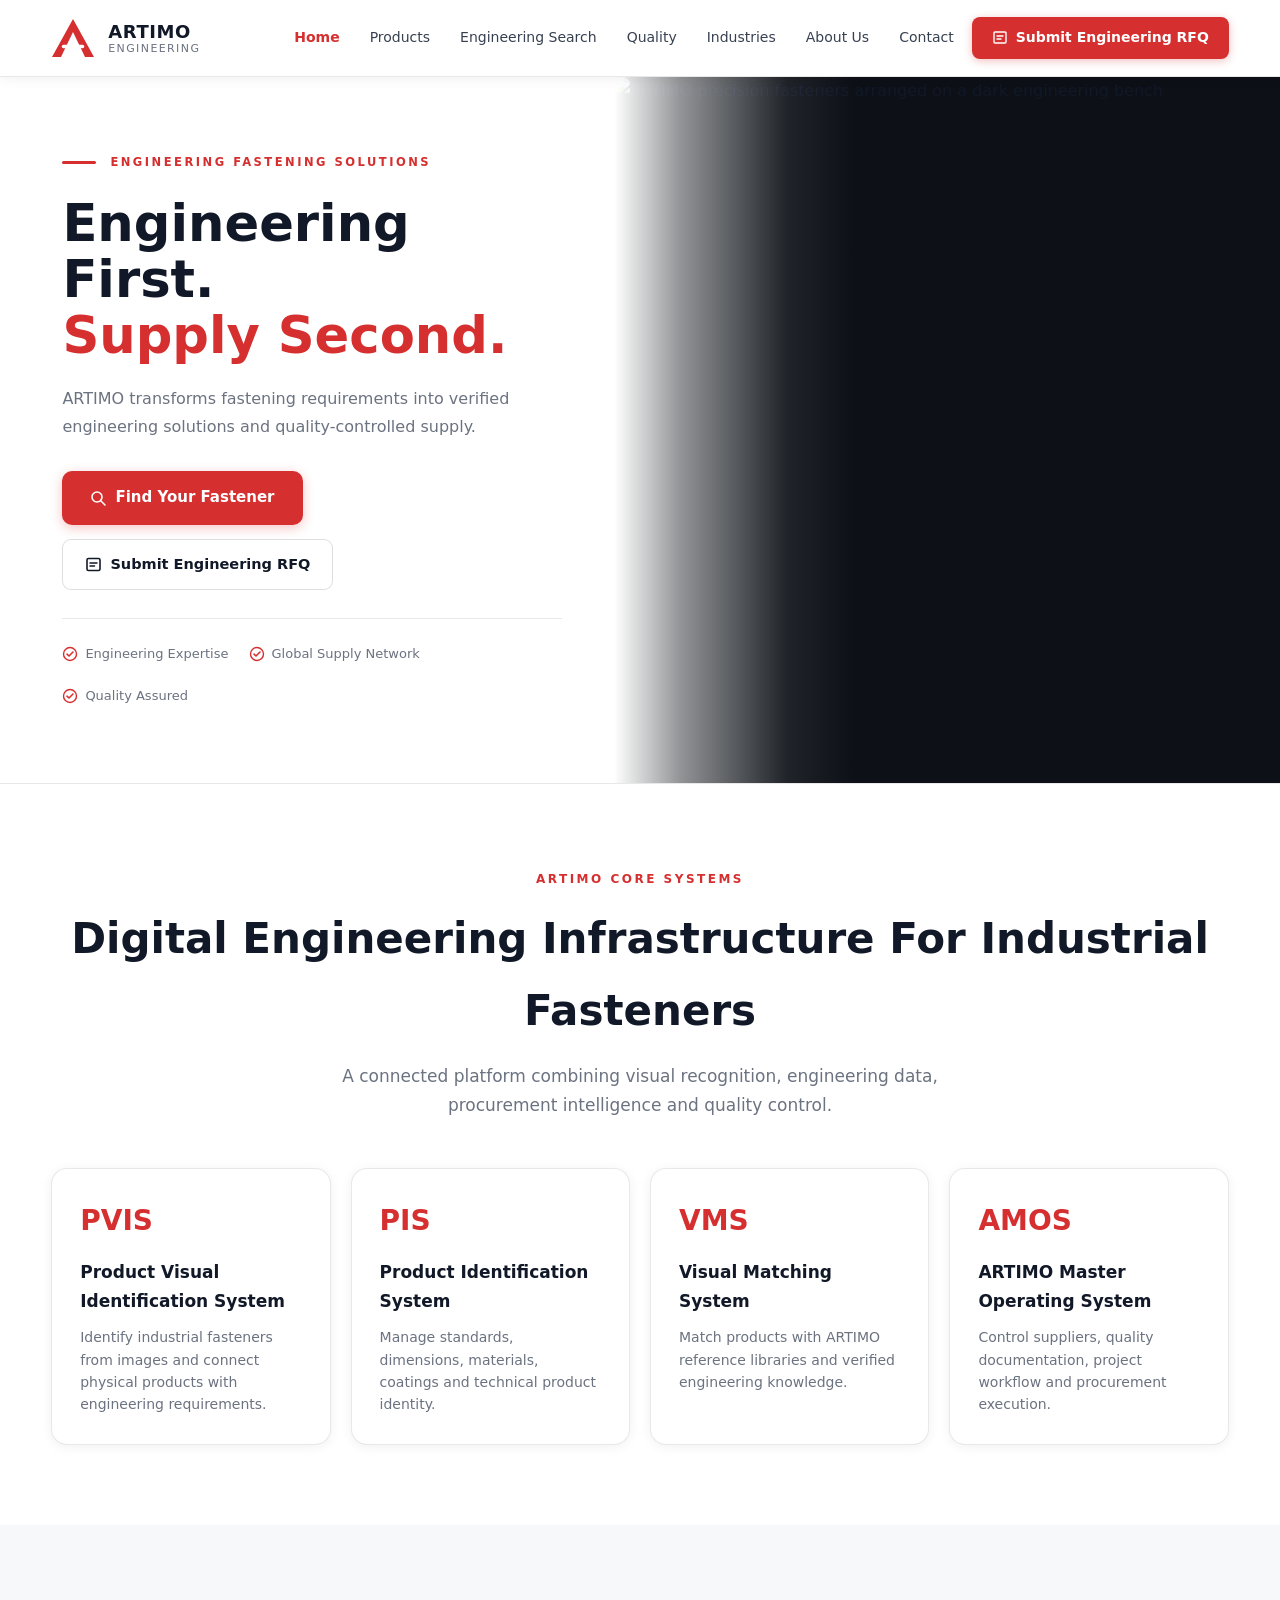
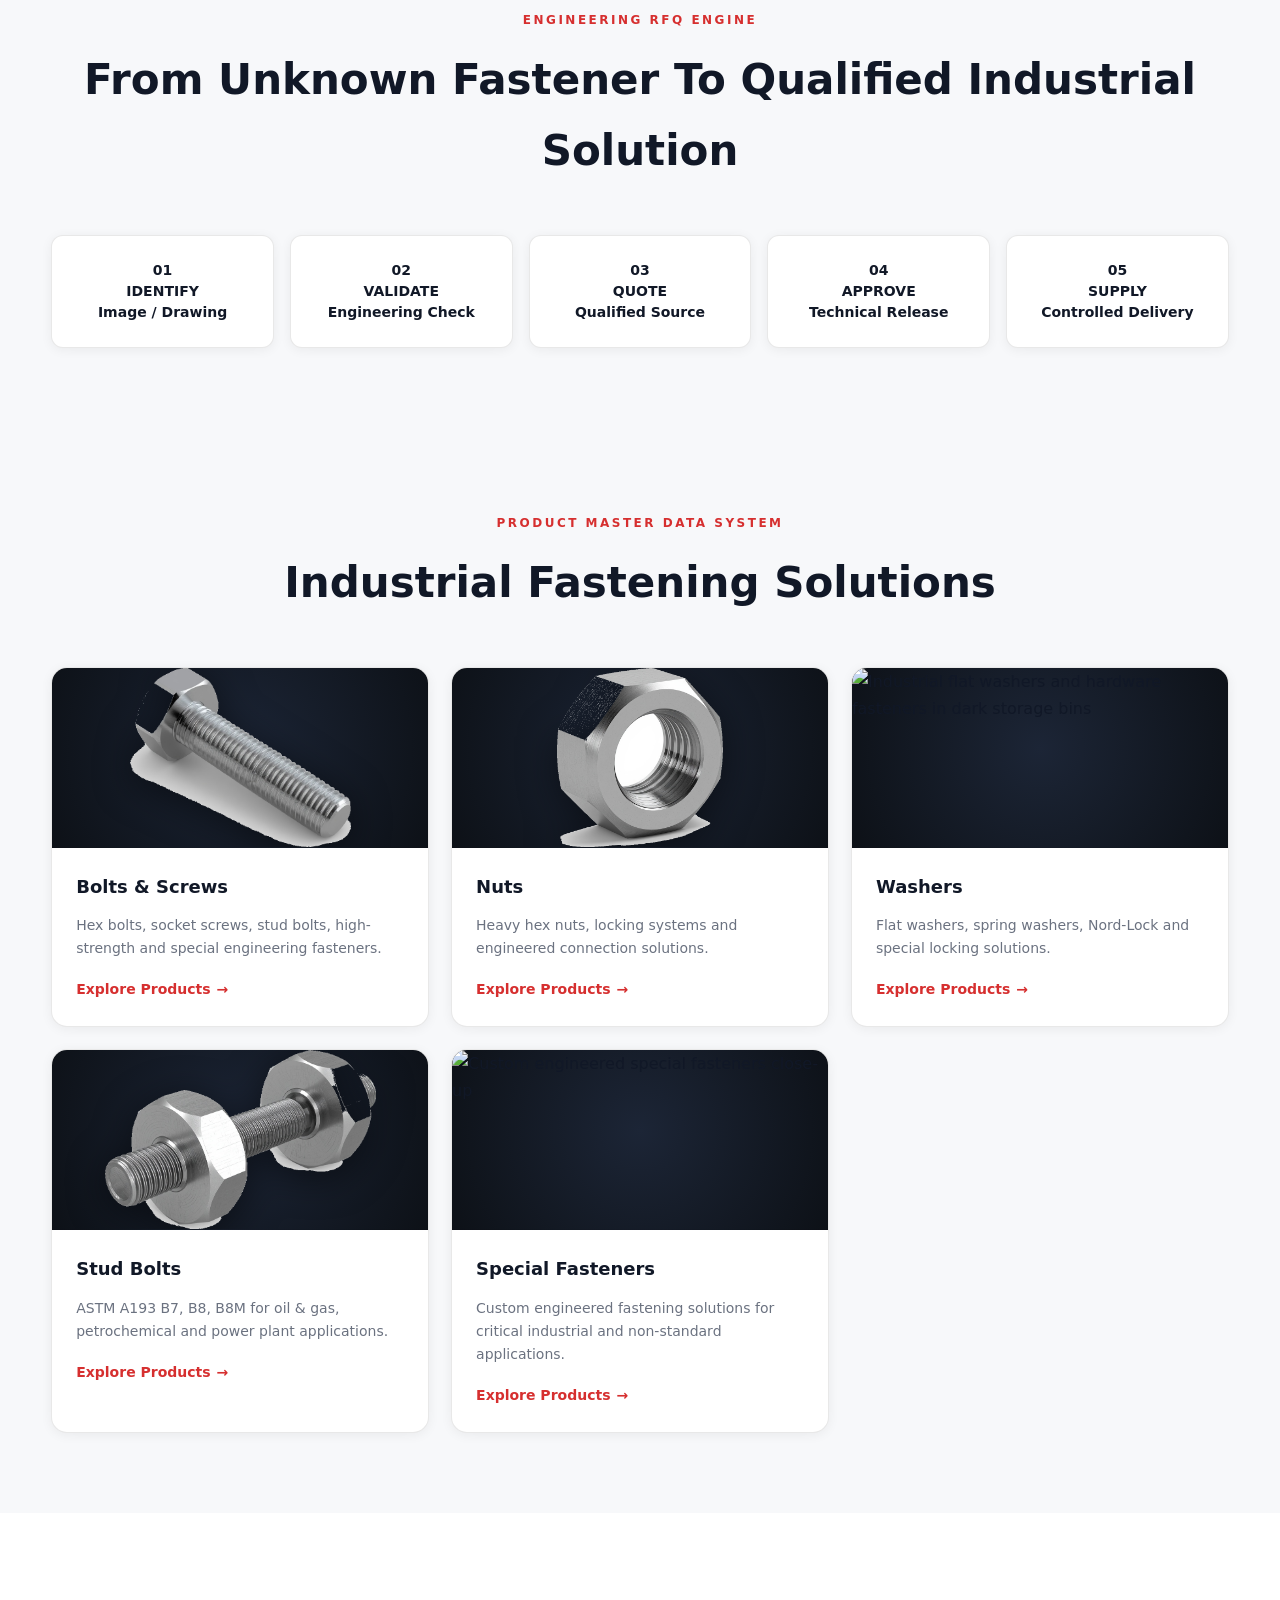
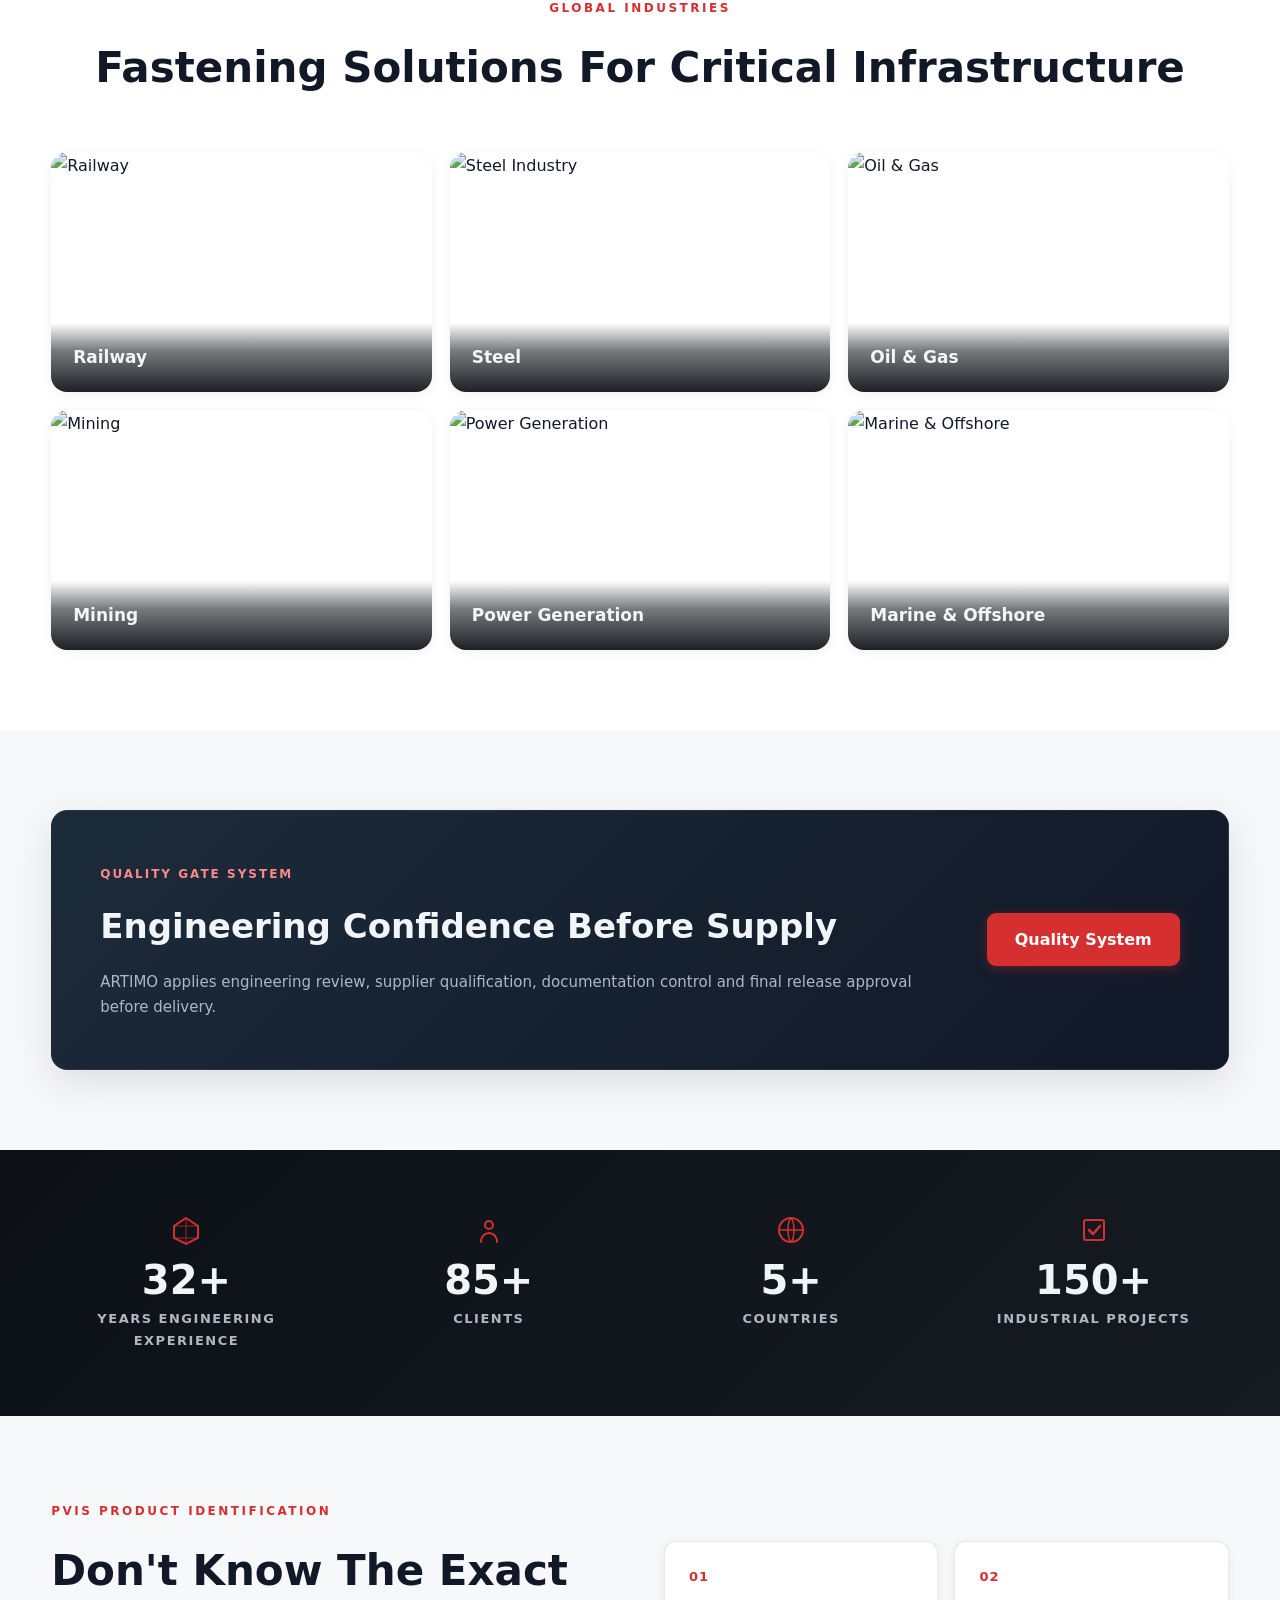
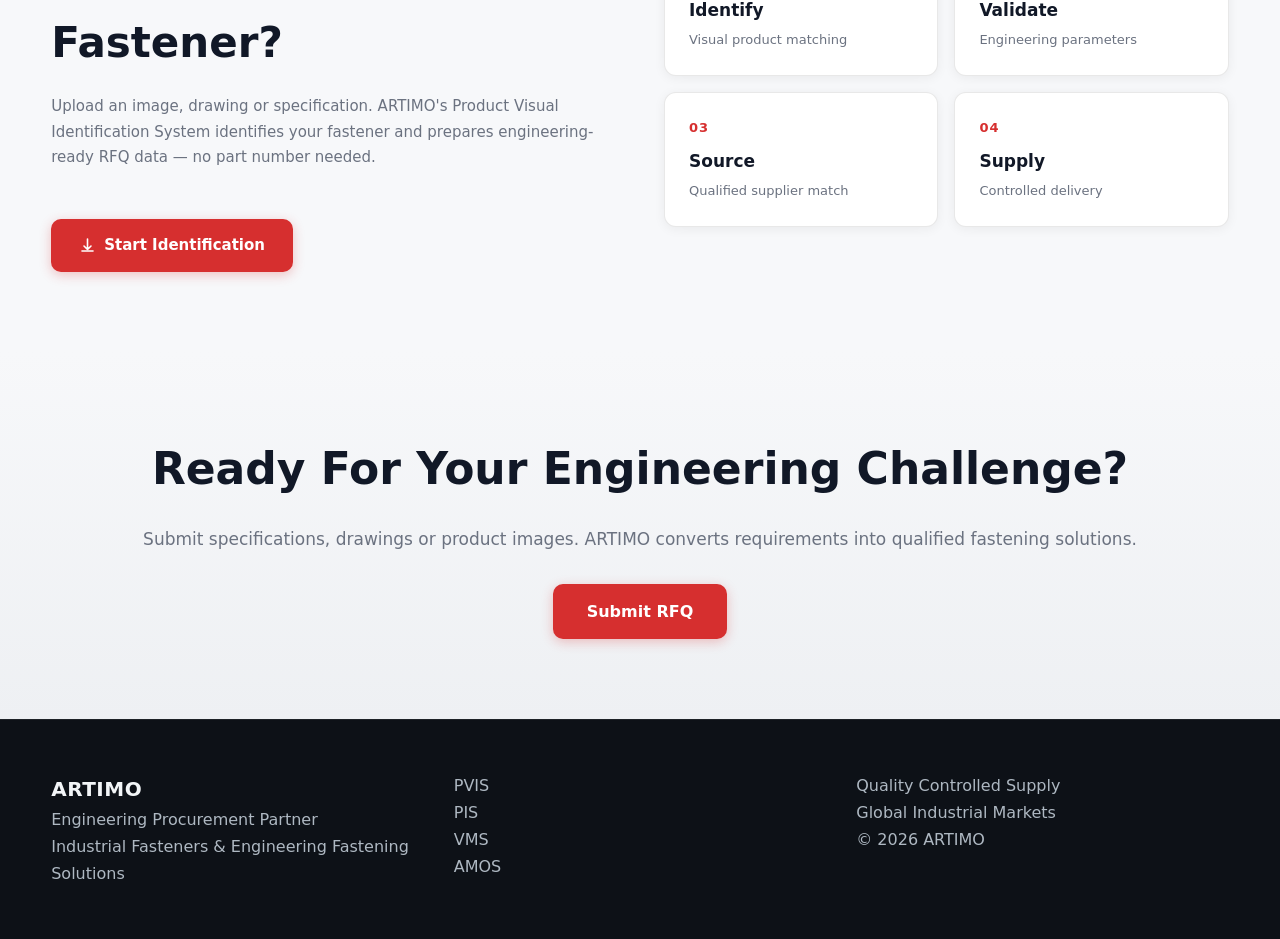
==== commit 3a9d4e2b: "Updated index.html" ====
--- a/index.html
+++ b/index.html
@@ -437,7 +437,7 @@
 <div class="product-card">
 
 <div class="product-card-img">
-<img class="photo" src="https://images.pexels.com/photos/28179319/pexels-photo-28179319.jpeg?auto=compress&cs=tinysrgb&h=650&w=940" alt="Industrial precision metal rings and washers" loading="lazy">
+<img class="photo" src="https://images.pexels.com/photos/38575500/pexels-photo-38575500.jpeg?auto=compress&cs=tinysrgb&h=650&w=940" alt="Industrial flat washers and hardware fasteners in dark storage bins" loading="lazy">
 </div>
 
 <h3>Washers</h3>
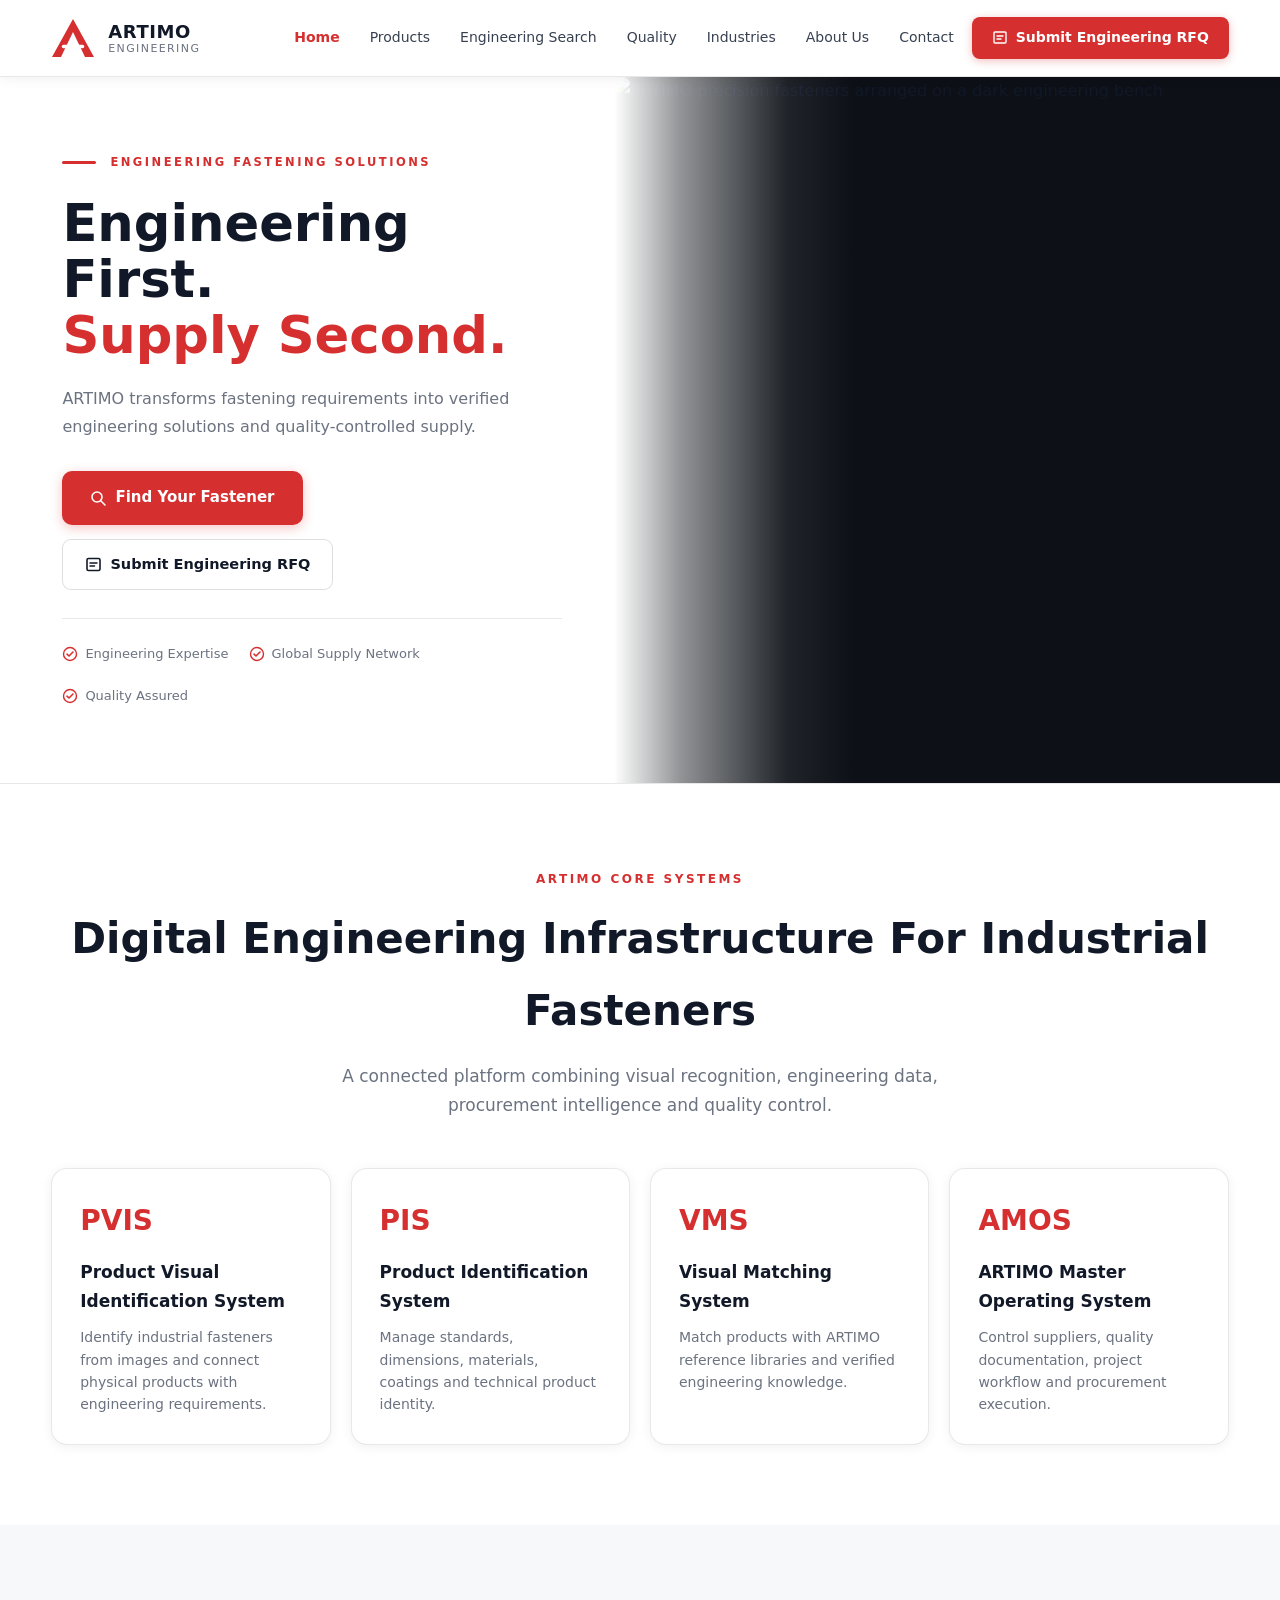
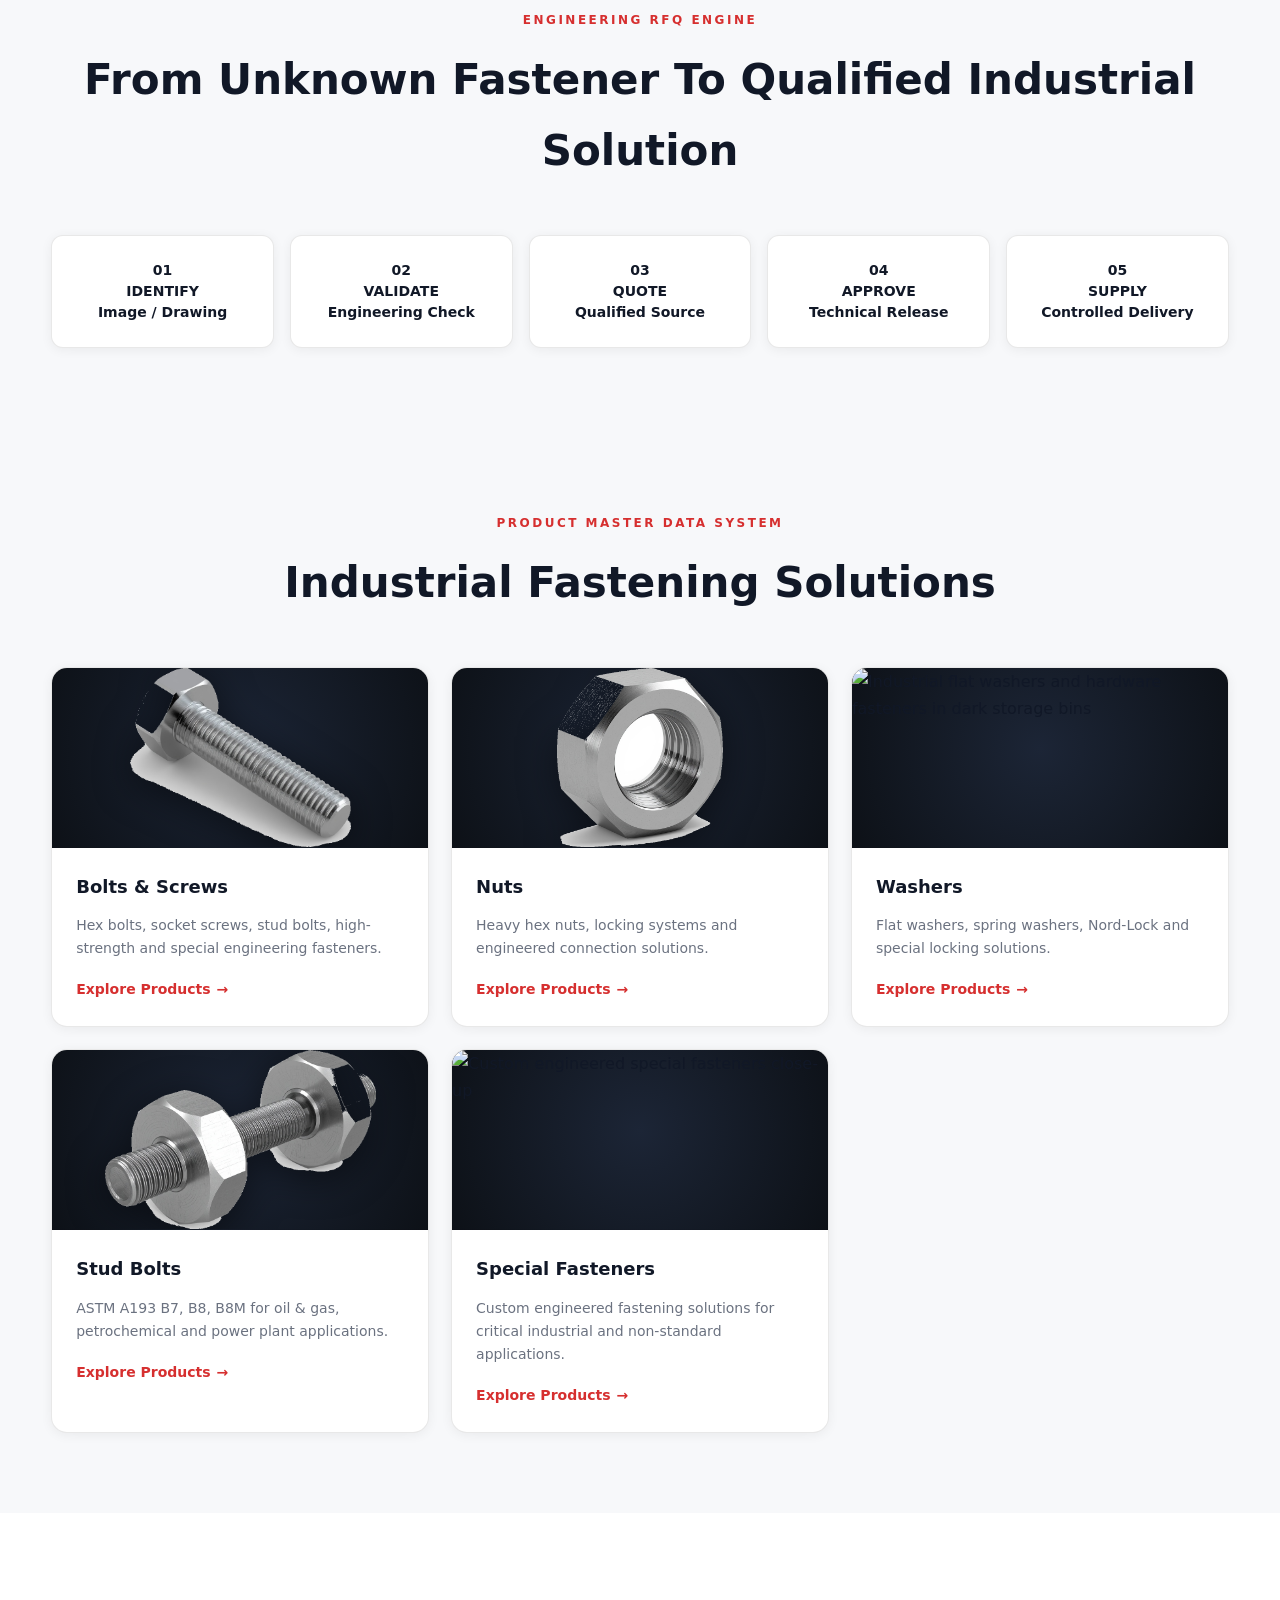
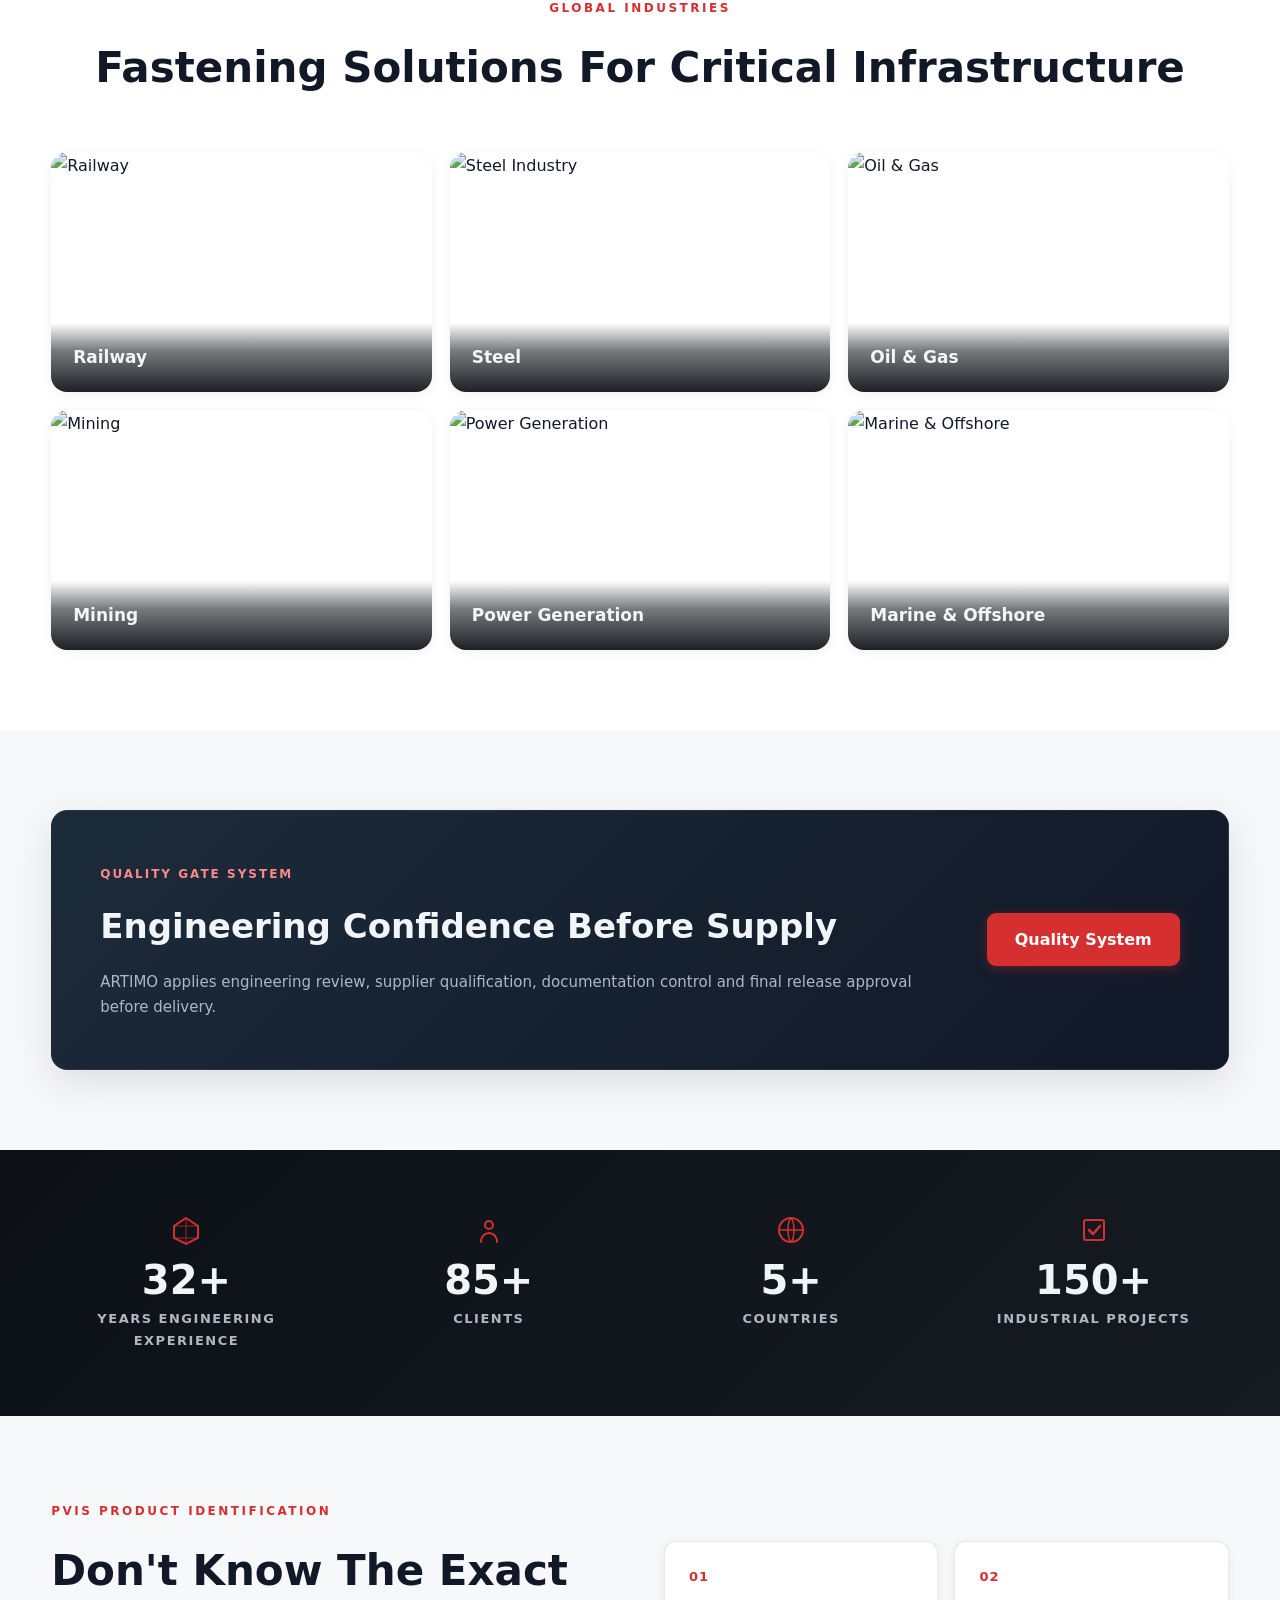
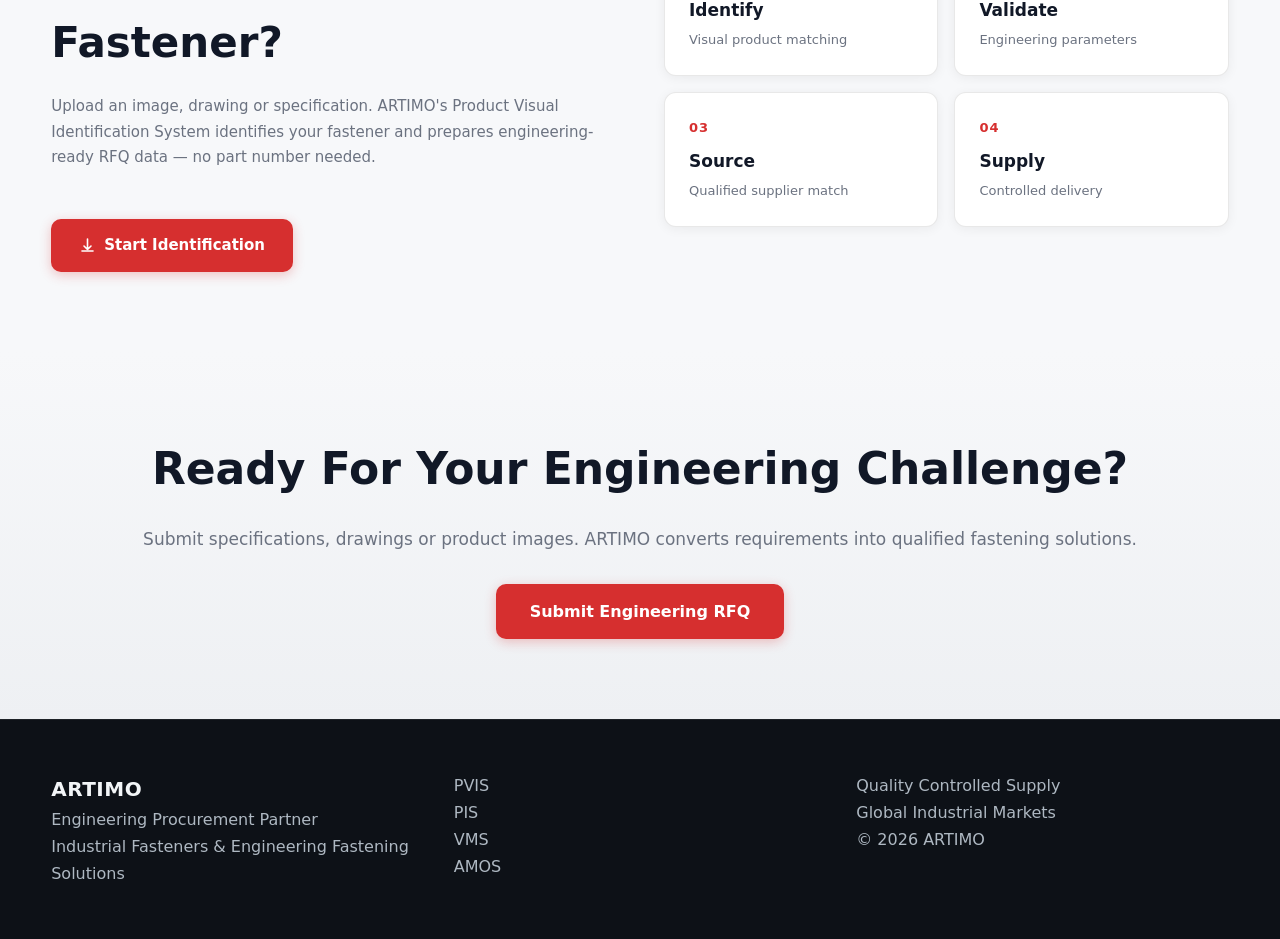
==== commit df6ed857: "Update RFQ form and homepage CTA" ====
--- a/index.html
+++ b/index.html
@@ -19,6 +19,9 @@
 
 <link rel="stylesheet" href="style.css">
 
+  <meta property="og:image" content="https://bolt.new/static/og_default.png">
+    <meta name="twitter:card" content="summary_large_image">
+    <meta name="twitter:image" content="https://bolt.new/static/og_default.png">
 </head>
 
 <body>
@@ -741,7 +744,7 @@
 
 
 <a href="contact.html">
-Submit RFQ
+Submit Engineering RFQ
 </a>
 
 
--- a/style.css
+++ b/style.css
@@ -1747,6 +1747,39 @@
 }
 
 
+.rfq-trust{
+max-width:800px;
+margin:32px auto 0;
+text-align:center;
+padding:24px;
+border-top:1px solid var(--line);
+}
+
+.rfq-trust-statement{
+font-size:18px;
+font-weight:700;
+color:var(--text);
+margin-bottom:14px;
+}
+
+.rfq-trust-list{
+list-style:none;
+display:flex;
+flex-wrap:wrap;
+justify-content:center;
+gap:12px;
+}
+
+.rfq-trust-list li{
+font-size:13px;
+color:var(--muted);
+padding:6px 14px;
+border:1px solid var(--line);
+border-radius:20px;
+background:var(--bg2);
+}
+
+
 @media(max-width:650px){
 
 .rfq-form-row{
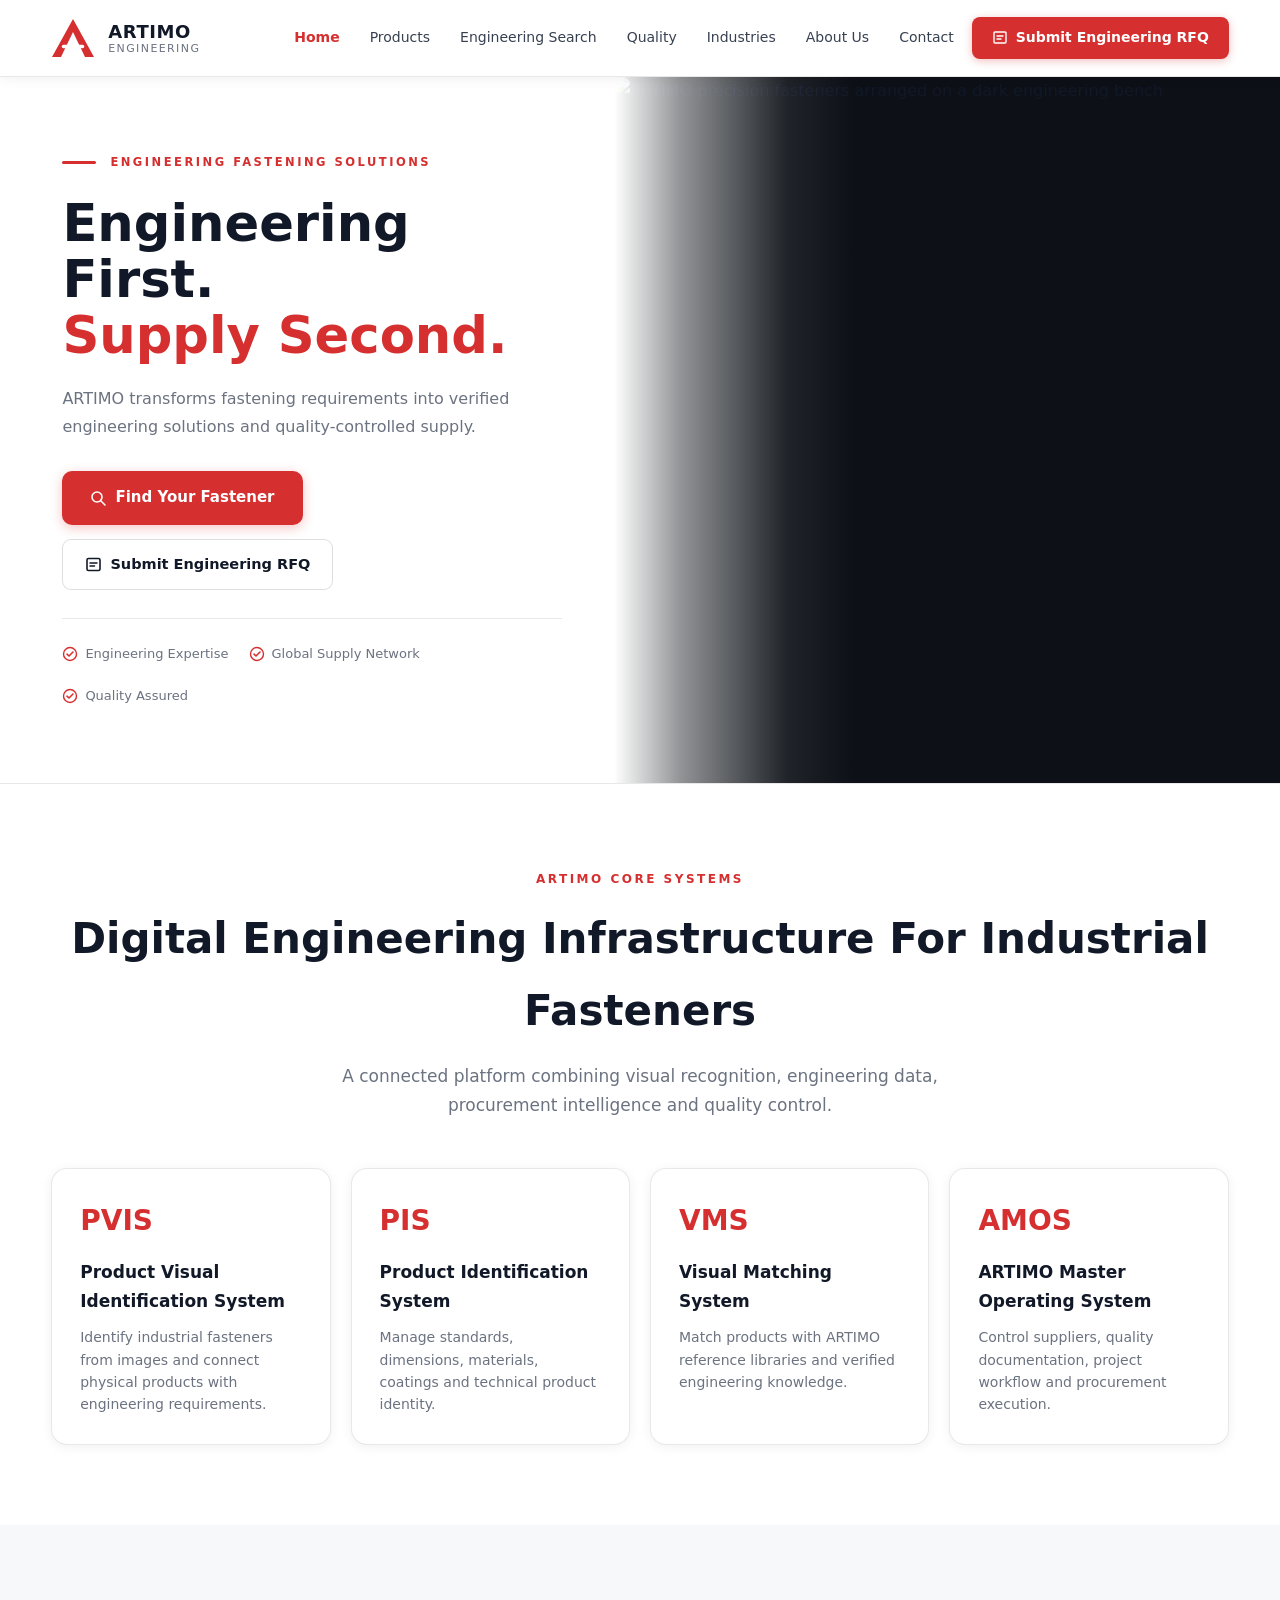
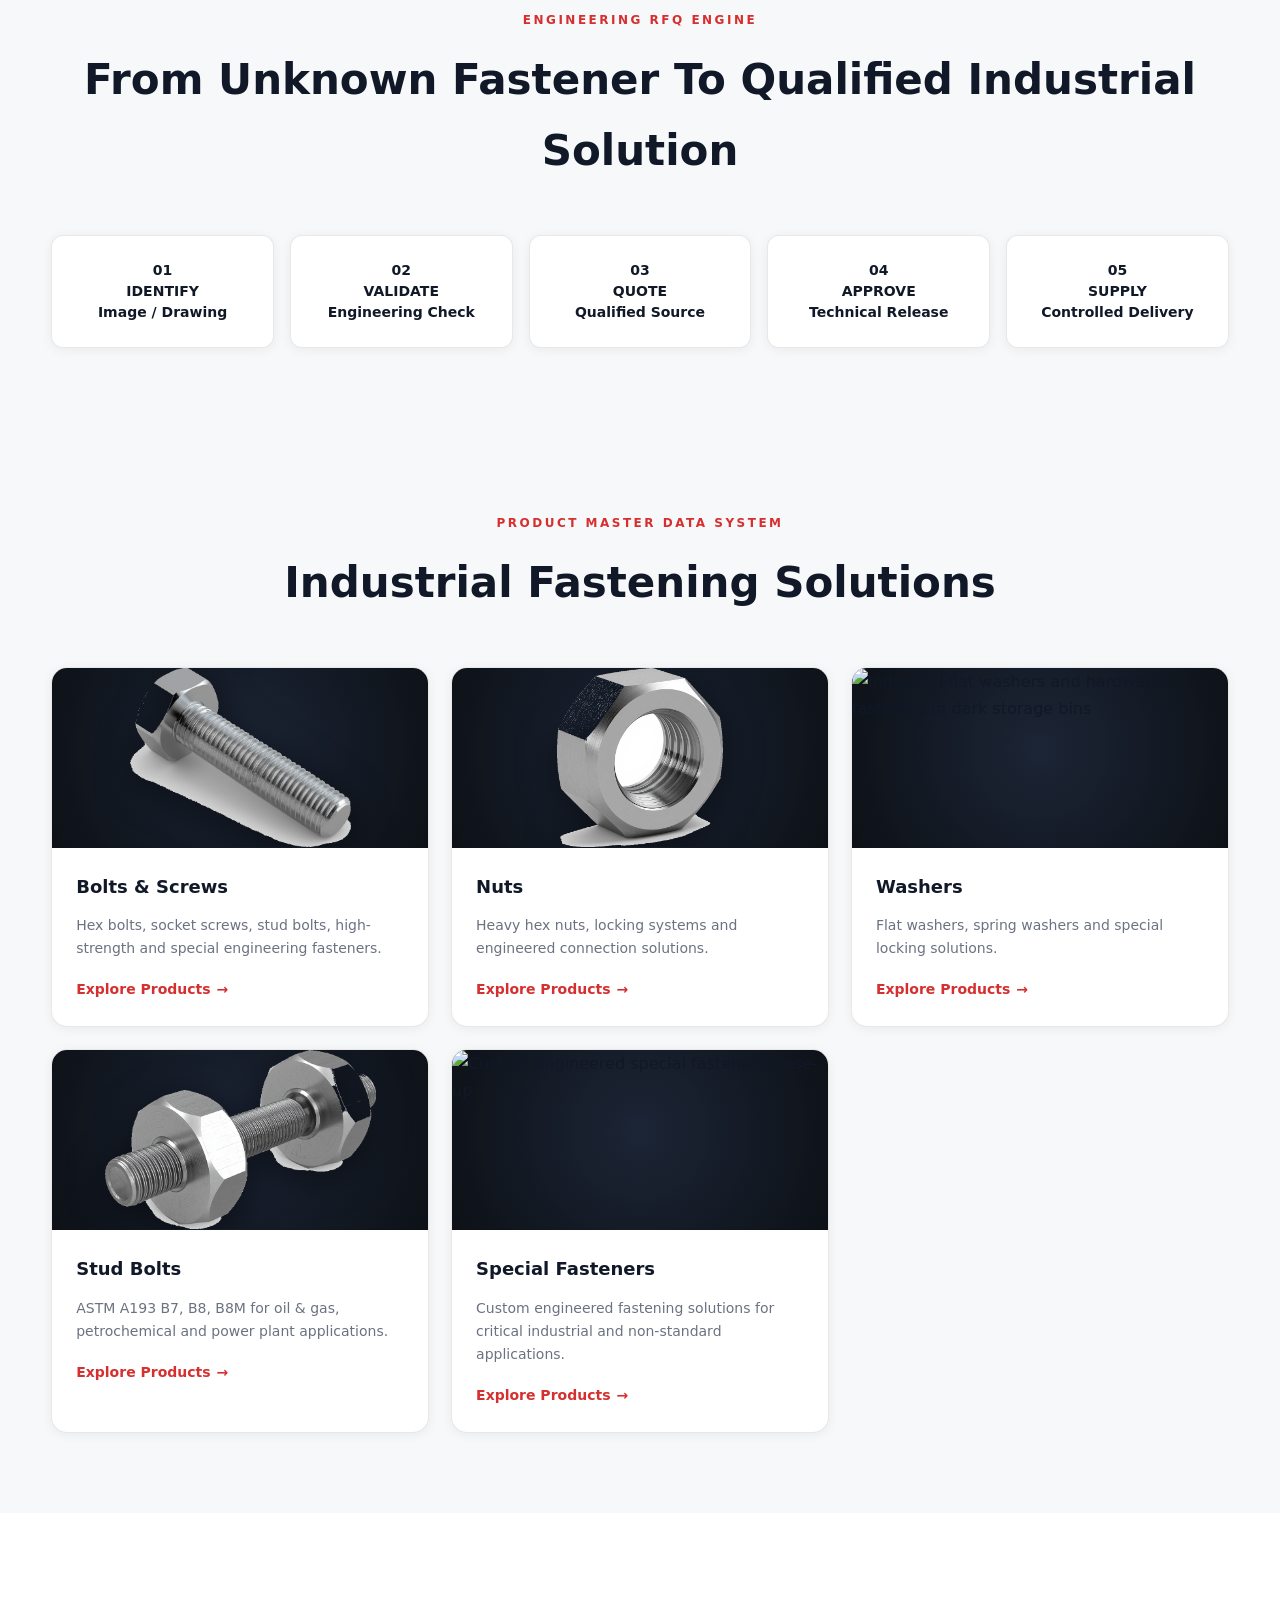
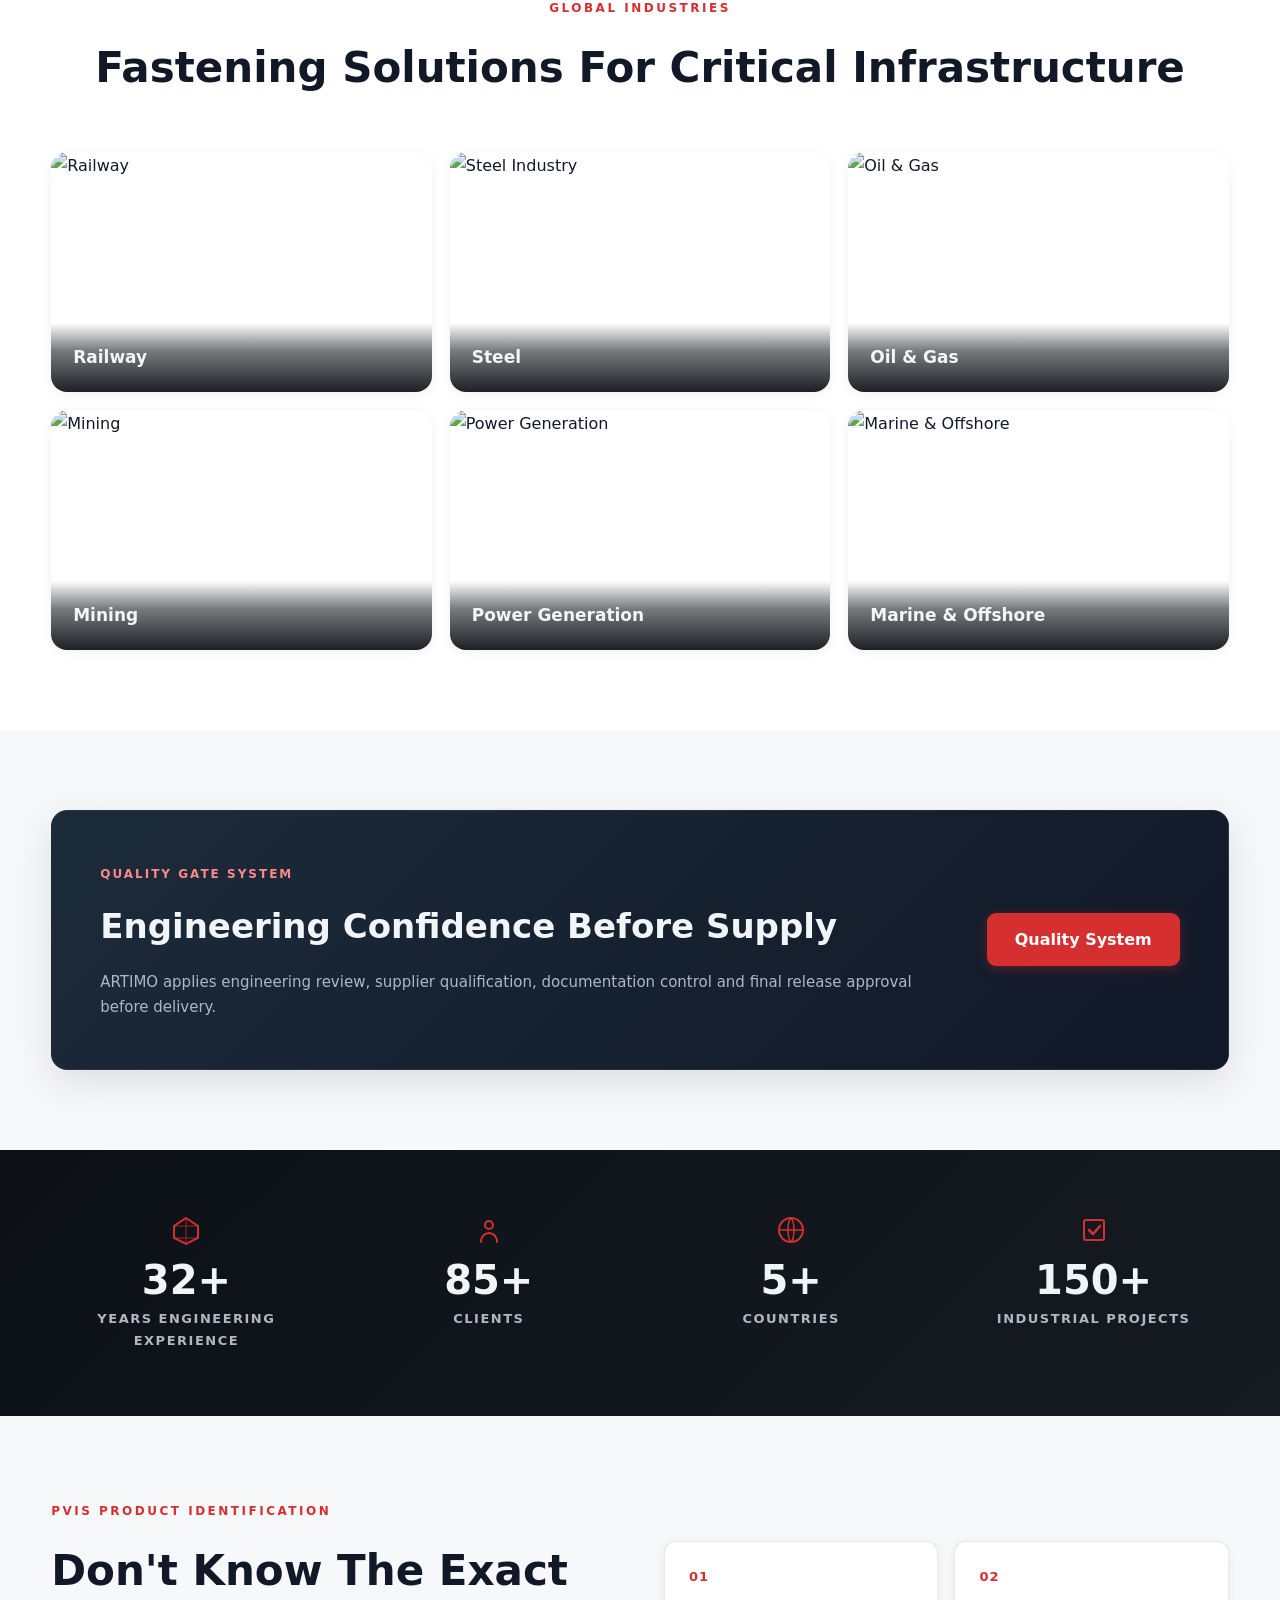
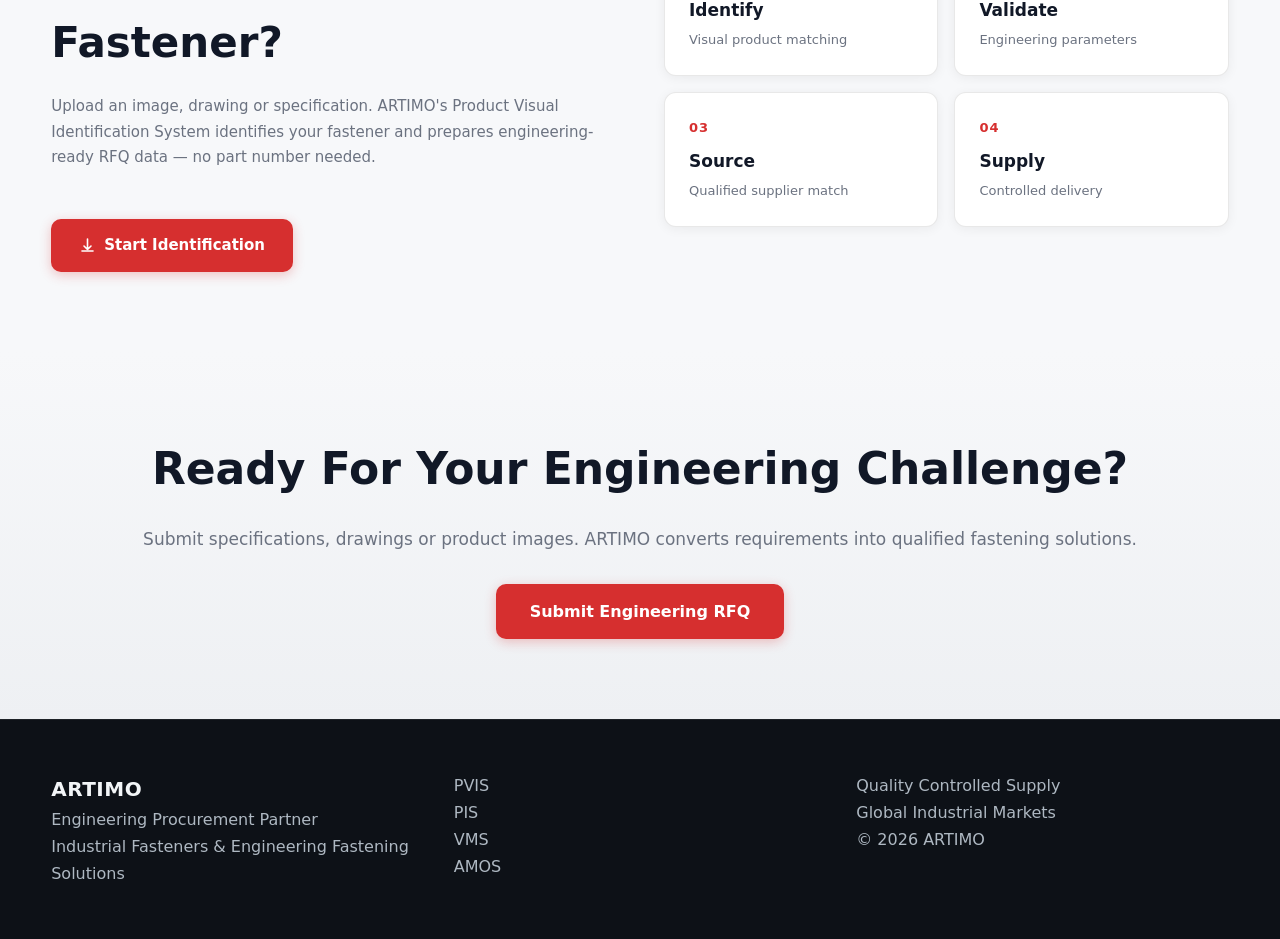
==== commit 80beb950: "Complete RFQ form backend integration" ====
--- a/index.html
+++ b/index.html
@@ -445,7 +445,7 @@
 
 <h3>Washers</h3>
 
-<p>Flat washers, spring washers, Nord-Lock and special locking solutions.</p>
+<p>Flat washers, spring washers and special locking solutions.</p>
 
 <a href="products.html" class="product-link">Explore Products <span aria-hidden="true">&rarr;</span></a>
 
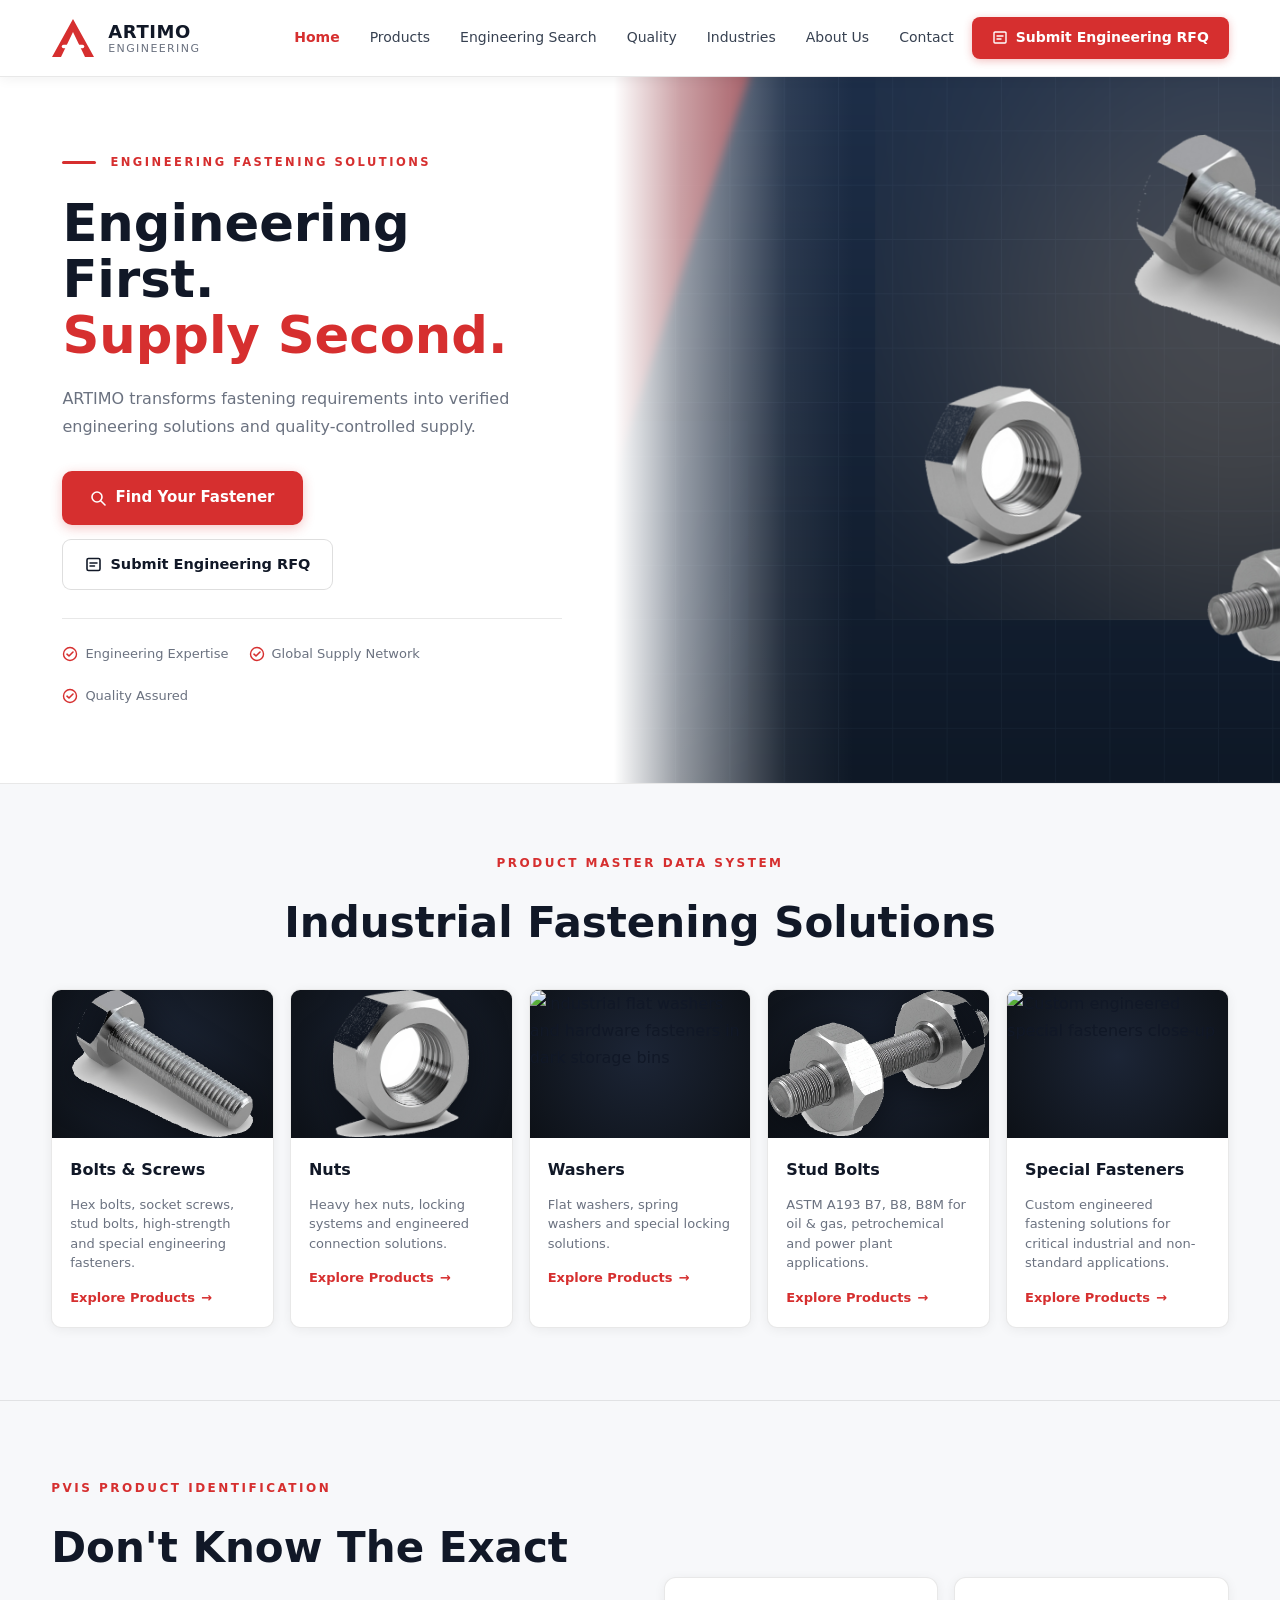
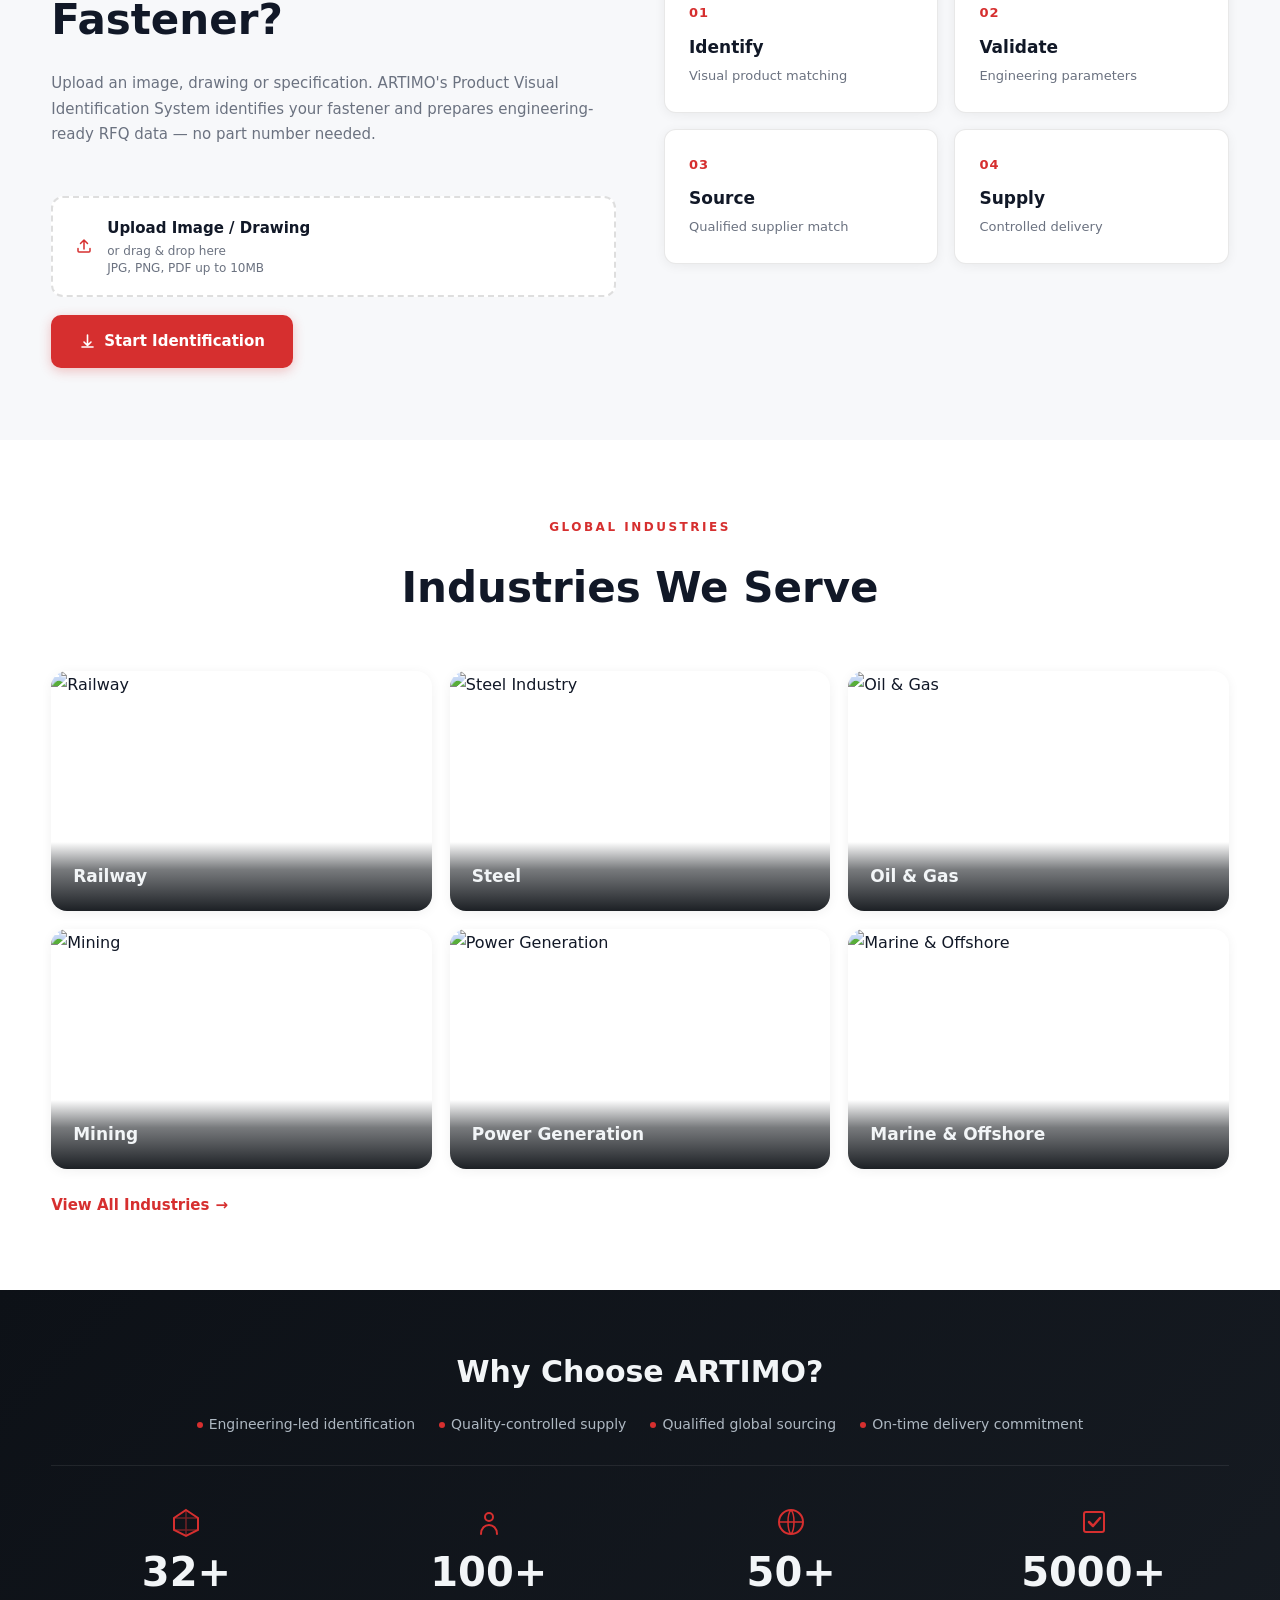
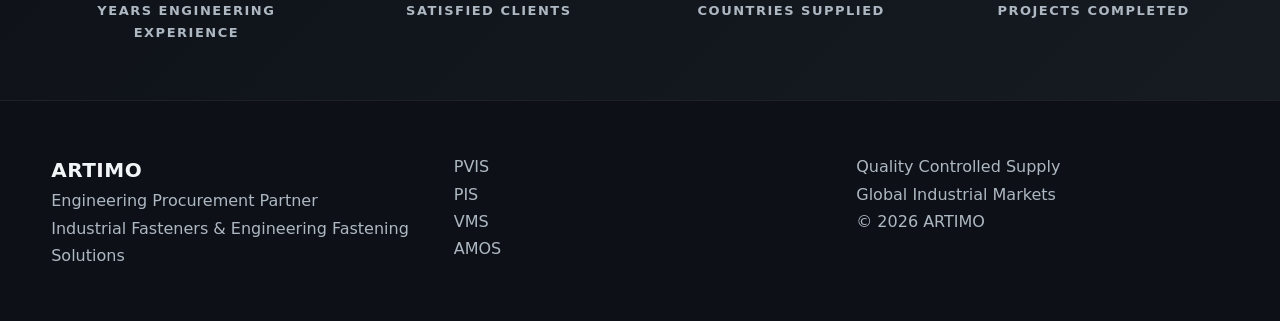
==== commit 34c5cd22: "Updated style.css" ====
--- a/index.html
+++ b/index.html
@@ -78,7 +78,7 @@
 
 
 
-<main>
+<main class="home-main">
 
 
 
@@ -160,7 +160,7 @@
 <div class="hero-visual" role="img" aria-label="ARTIMO industrial fastening components on an engineering bench">
 
   <!-- Premium industrial engineering scene: dark graphite environment, precision fasteners, dramatic lighting -->
-  <img class="hv-scene" src="https://images.pexels.com/photos/17372998/pexels-photo-17372998.jpeg?auto=compress&cs=tinysrgb&w=1600" alt="ARTIMO precision fasteners arranged on a dark engineering bench">
+  <img class="hv-scene" src="assets/images/hero-bench-scene.png" alt="ARTIMO precision fasteners arranged on a dark engineering bench">
 
   <!-- Left-edge gradient fade into white copy column -->
   <div class="hv-fade" aria-hidden="true"></div>
@@ -513,7 +513,7 @@
 
 
 <h2>
-Fastening Solutions For Critical Infrastructure
+Industries We Serve
 </h2>
 
 </div>
@@ -553,6 +553,8 @@
 </div>
 
 </div>
+
+<a href="about.html" class="industry-all-link">View All Industries <span aria-hidden="true">&rarr;</span></a>
 
 
 </div>
@@ -617,6 +619,16 @@
 
 <div class="stats-grid">
 
+<div class="stats-proof">
+<strong>Why Choose ARTIMO?</strong>
+<ul>
+<li>Engineering-led identification</li>
+<li>Quality-controlled supply</li>
+<li>Qualified global sourcing</li>
+<li>On-time delivery commitment</li>
+</ul>
+</div>
+
 <div class="stat-item">
 <svg width="32" height="32" viewBox="0 0 32 32" fill="none" xmlns="http://www.w3.org/2000/svg" aria-hidden="true">
 <path d="M16 4 L28 12 L28 24 L16 30 L4 24 L4 12 Z" stroke="#d62f2f" stroke-width="2" fill="none"/>
@@ -631,8 +643,8 @@
 <circle cx="16" cy="11" r="4" stroke="#d62f2f" stroke-width="2"/>
 <path d="M8 28 C8 22 12 19 16 19 C20 19 24 22 24 28" stroke="#d62f2f" stroke-width="2" stroke-linecap="round"/>
 </svg>
-<strong>85+</strong>
-<span>Clients</span>
+<strong>100+</strong>
+<span>Satisfied Clients</span>
 </div>
 
 <div class="stat-item">
@@ -640,8 +652,8 @@
 <circle cx="16" cy="16" r="12" stroke="#d62f2f" stroke-width="2"/>
 <path d="M4 16 L28 16 M16 4 C12 8 12 24 16 28 M16 4 C20 8 20 24 16 28" stroke="#d62f2f" stroke-width="1.5"/>
 </svg>
-<strong>5+</strong>
-<span>Countries</span>
+<strong>50+</strong>
+<span>Countries Supplied</span>
 </div>
 
 <div class="stat-item">
@@ -649,8 +661,8 @@
 <rect x="6" y="6" width="20" height="20" rx="2" stroke="#d62f2f" stroke-width="2"/>
 <path d="M11 16 L15 20 L22 12" stroke="#d62f2f" stroke-width="2.5" stroke-linecap="round" stroke-linejoin="round"/>
 </svg>
-<strong>150+</strong>
-<span>Industrial Projects</span>
+<strong>5000+</strong>
+<span>Projects Completed</span>
 </div>
 
 </div>
@@ -678,6 +690,13 @@
 <p>Upload an image, drawing or specification. ARTIMO's Product Visual Identification System identifies your fastener and prepares engineering-ready RFQ data — no part number needed.</p>
 </div>
 
+<a href="product-search.html" class="pvis-upload-card">
+<svg width="18" height="18" viewBox="0 0 18 18" fill="none" xmlns="http://www.w3.org/2000/svg" aria-hidden="true">
+<path d="M9 12V3M5.5 6.5L9 3l3.5 3.5M3 11.5V14a1 1 0 001 1h10a1 1 0 001-1v-2.5" stroke="currentColor" stroke-width="1.5" stroke-linecap="round" stroke-linejoin="round"/>
+</svg>
+<span><strong>Upload Image / Drawing</strong><small>or drag &amp; drop here<br>JPG, PNG, PDF up to 10MB</small></span>
+</a>
+
 <a href="product-search.html" class="primary-btn">
 <svg width="17" height="17" viewBox="0 0 17 17" fill="none" xmlns="http://www.w3.org/2000/svg" aria-hidden="true">
 <path d="M8.5 2 V12 M5 9 L8.5 12.5 L12 9" stroke="white" stroke-width="1.6" stroke-linecap="round" stroke-linejoin="round"/>
--- a/style.css
+++ b/style.css
@@ -353,6 +353,24 @@
 
 
 /* RIGHT column — ARTIMO Bench visual (product composition) */
+.home-main > .core-platform,
+.home-main > .rfq-engine,
+.home-main > .quality,
+.home-main > .final-rfq{
+ display:none;
+}
+
+.home-main{
+ display:flex;
+ flex-direction:column;
+}
+
+.home-main > .hero{order:1;}
+.home-main > .products{order:2;}
+.home-main > .pvis-entry{order:3;}
+.home-main > .industries{order:4;}
+.home-main > .stats-bar{order:5;}
+
 .hero-visual{
 position:relative;
 overflow:hidden;
@@ -659,6 +677,43 @@
 background:var(--bg2);
 }
 
+.home-main .products{
+ padding:64px 0 72px;
+}
+
+.home-main .products .section-head{
+ margin-bottom:30px;
+}
+
+.home-main .product-grid{
+ grid-template-columns:repeat(5,1fr);
+ gap:16px;
+}
+
+.home-main .product-card{
+ border-radius:10px;
+}
+
+.home-main .product-card-img{
+ height:148px;
+}
+
+.home-main .product-card h3{
+ font-size:16px;
+ padding:18px 18px 0;
+}
+
+.home-main .product-card p{
+ font-size:13px;
+ line-height:1.5;
+ padding:0 18px;
+}
+
+.home-main .product-link{
+ margin:14px 18px 18px;
+ font-size:13px;
+}
+
 
 
 
@@ -804,6 +859,58 @@
 }
 
 
+.stats-proof{
+ grid-column:1/-1;
+ text-align:center;
+ margin-bottom:8px;
+ padding-bottom:28px;
+ border-bottom:1px solid rgba(255,255,255,.08);
+}
+
+.stats-proof strong{
+ display:block;
+ font-size:clamp(22px,3vw,30px);
+ font-weight:800;
+ color:#f2f5f7;
+ margin-bottom:16px;
+}
+
+.stats-proof ul{
+ list-style:none;
+ display:flex;
+ flex-wrap:wrap;
+ justify-content:center;
+ gap:10px 24px;
+ padding:0;
+ margin:0;
+}
+
+.stats-proof li{
+ font-size:14px;
+ color:#aeb8c2;
+ font-weight:500;
+ display:flex;
+ align-items:center;
+ gap:6px;
+}
+
+.stats-proof li::before{
+ content:"";
+ width:6px;
+ height:6px;
+ border-radius:50%;
+ background:var(--red);
+ flex-shrink:0;
+}
+
+@media(max-width:650px){
+ .stats-proof ul{
+  flex-direction:column;
+  gap:8px;
+ }
+}
+
+
 .stat-item{
 display:flex;
 flex-direction:column;
@@ -841,7 +948,19 @@
 
 .pvis-entry{
 background:var(--bg2);
-padding:80px 0;
+padding:72px 0;
+}
+
+.home-main .pvis-entry{
+ border-top:1px solid var(--line);
+}
+
+.home-main .industries{
+ padding:72px 0;
+}
+
+.home-main .stats-bar{
+ padding:56px 0;
 }
 
 
@@ -941,6 +1060,74 @@
 }
 
 
+.pvis-upload-card{
+ display:flex;
+ align-items:center;
+ gap:14px;
+ background:var(--card);
+ border:2px dashed var(--line-med);
+ border-radius:12px;
+ padding:18px 22px;
+ margin-bottom:18px;
+ text-decoration:none;
+ color:var(--text);
+ transition:.25s;
+}
+
+.pvis-upload-card:hover{
+ border-color:var(--red);
+ background:var(--red-light);
+}
+
+.pvis-upload-card svg{
+ flex-shrink:0;
+ color:var(--red);
+}
+
+.pvis-upload-card span{
+ display:flex;
+ flex-direction:column;
+ gap:2px;
+}
+
+.pvis-upload-card strong{
+ font-size:15px;
+ font-weight:700;
+ color:var(--text);
+}
+
+.pvis-upload-card small{
+ font-size:12px;
+ color:var(--muted);
+ line-height:1.4;
+}
+
+
+.industry-all-link{
+ display:inline-flex;
+ align-items:center;
+ gap:6px;
+ margin-top:24px;
+ color:var(--red);
+ font-weight:700;
+ font-size:15px;
+ text-decoration:none;
+ transition:gap .2s ease;
+}
+
+.industry-all-link:hover{
+ gap:10px;
+}
+
+.industry-all-link span{
+ transition:transform .2s ease;
+}
+
+.industry-all-link:hover span{
+ transform:translateX(3px);
+}
+
+
 
 /* ═══════════════════════════════════════
    FINAL RFQ CTA
@@ -1291,6 +1478,10 @@
 
 @media(max-width:1000px){
 
+.home-main .product-grid{
+ grid-template-columns:repeat(3,1fr);
+}
+
 .platform-grid,
 .rfq-flow,
 .product-grid,
@@ -1315,6 +1506,20 @@
 
 @media(max-width:650px){
 
+.home-main .products,
+.home-main .industries{
+ padding:56px 0;
+}
+
+.home-main .product-grid{
+ grid-template-columns:1fr 1fr;
+ gap:14px;
+}
+
+.home-main .product-card-img{
+ height:132px;
+}
+
 .platform-grid,
 .rfq-flow,
 .product-grid,
@@ -1334,7 +1539,7 @@
 }
 
 .hero{
-padding:60px 0;
+ padding:0;
 }
 
 .hero h1{
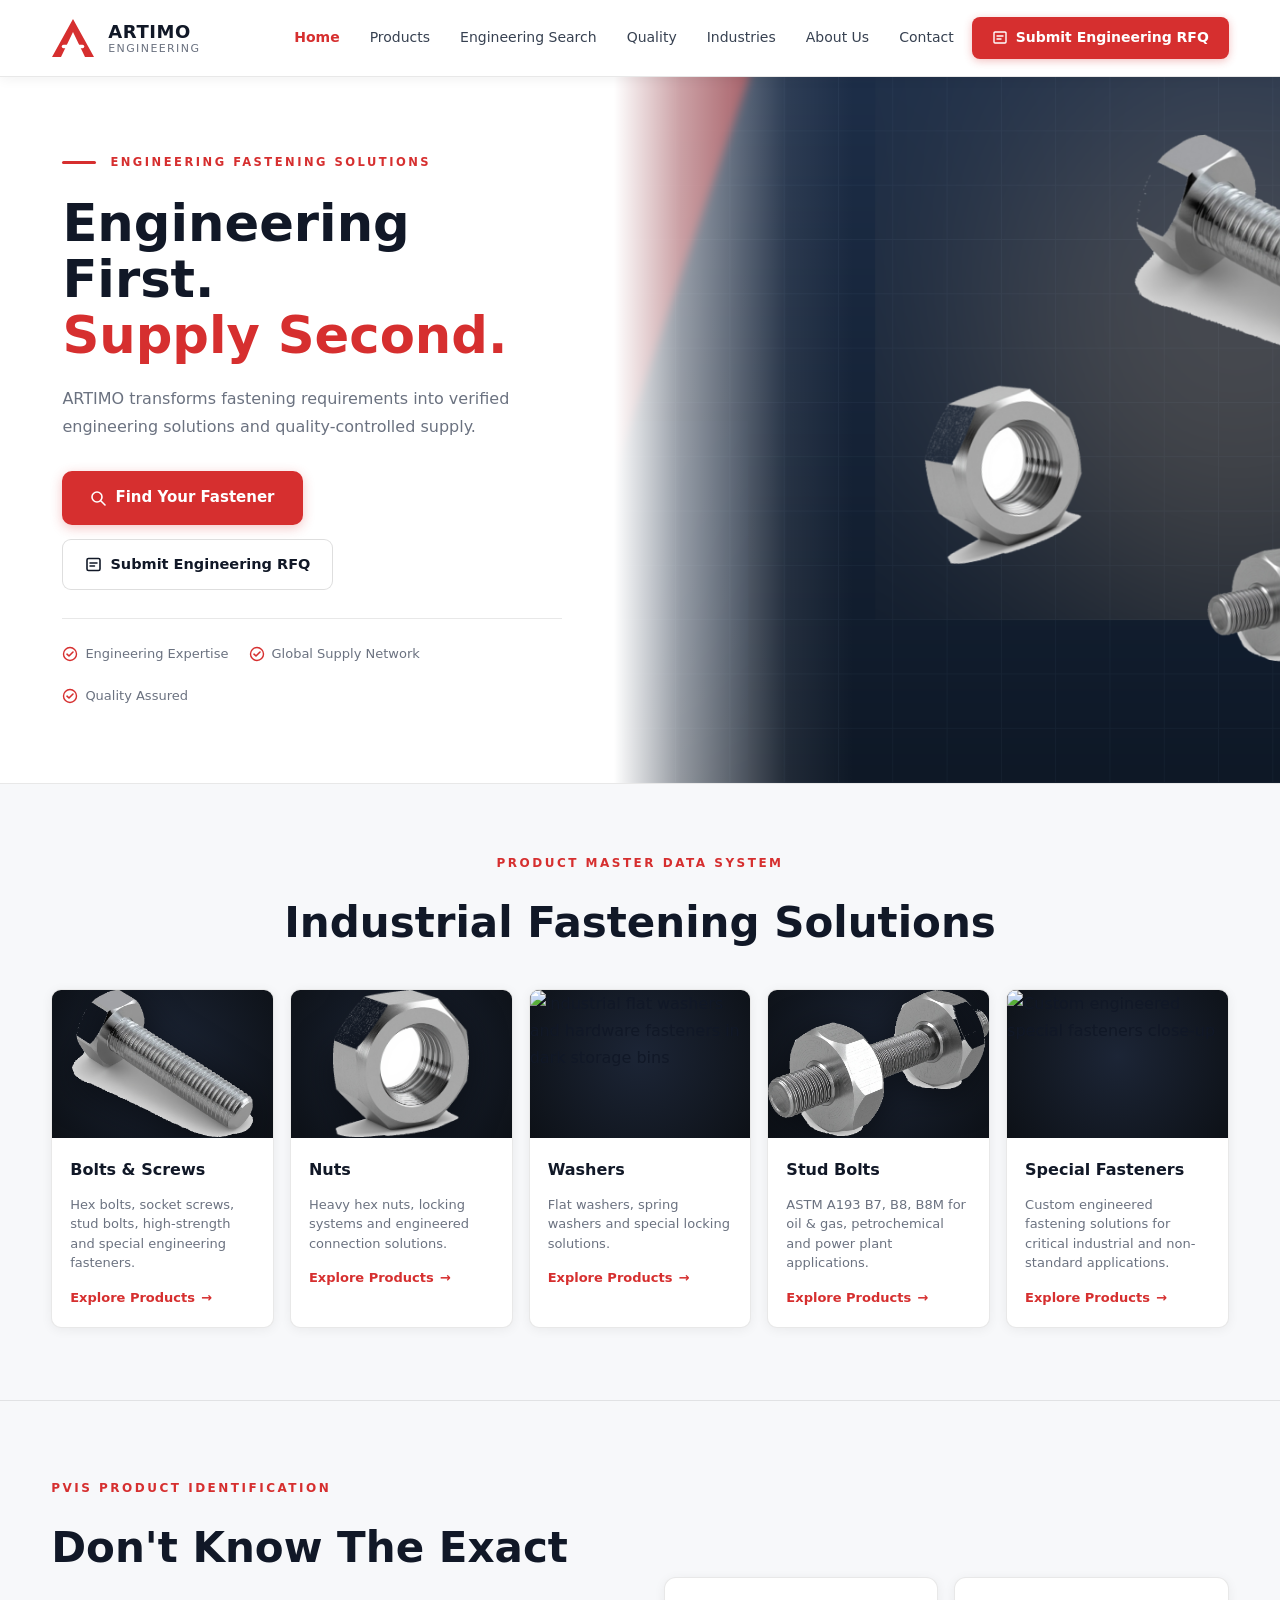
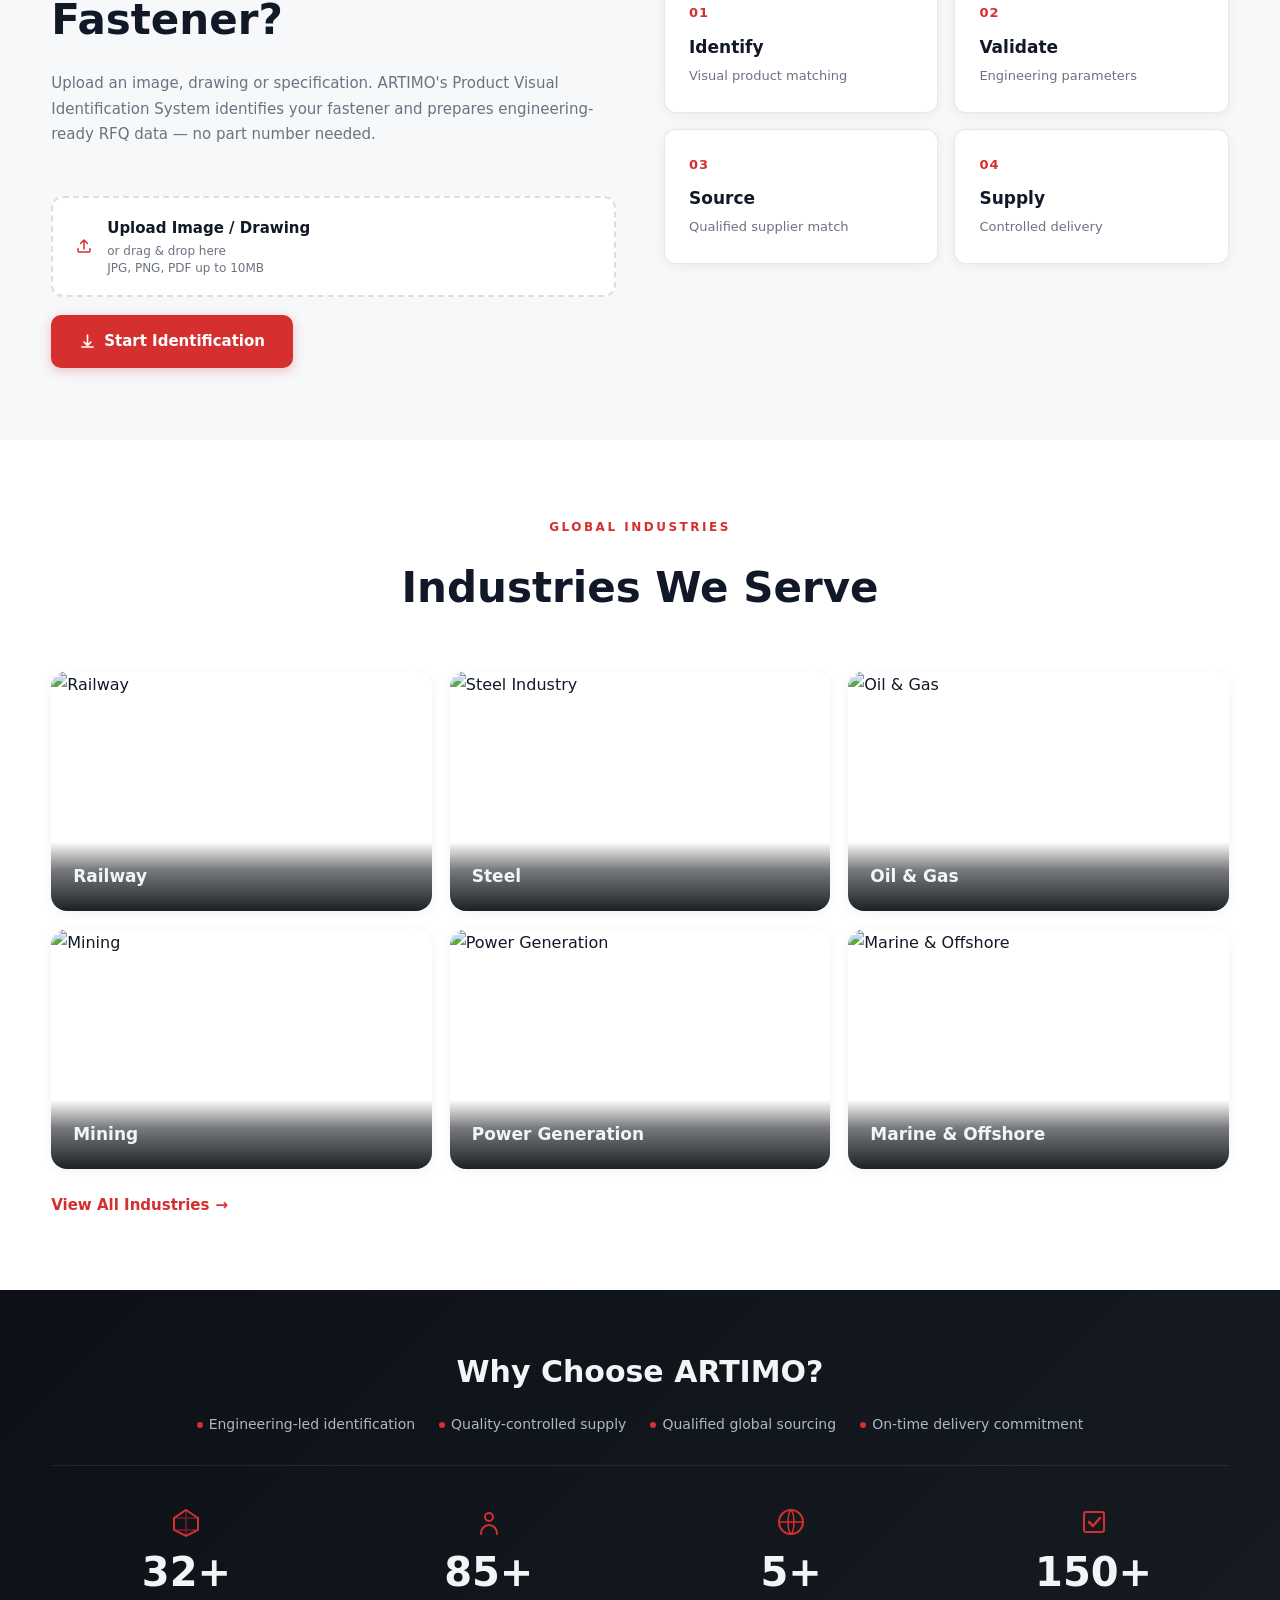
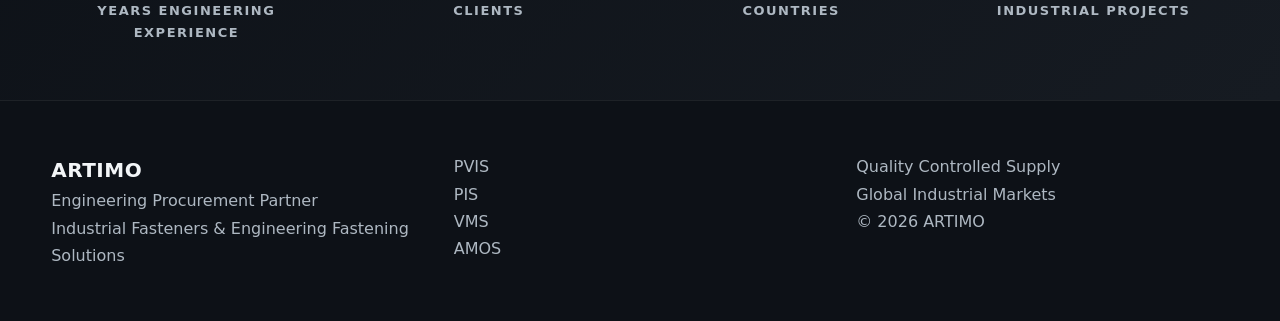
==== commit 29b282bd: "Updated index.html" ====
--- a/index.html
+++ b/index.html
@@ -643,8 +643,8 @@
 <circle cx="16" cy="11" r="4" stroke="#d62f2f" stroke-width="2"/>
 <path d="M8 28 C8 22 12 19 16 19 C20 19 24 22 24 28" stroke="#d62f2f" stroke-width="2" stroke-linecap="round"/>
 </svg>
-<strong>100+</strong>
-<span>Satisfied Clients</span>
+<strong>85+</strong>
+<span>Clients</span>
 </div>
 
 <div class="stat-item">
@@ -652,8 +652,8 @@
 <circle cx="16" cy="16" r="12" stroke="#d62f2f" stroke-width="2"/>
 <path d="M4 16 L28 16 M16 4 C12 8 12 24 16 28 M16 4 C20 8 20 24 16 28" stroke="#d62f2f" stroke-width="1.5"/>
 </svg>
-<strong>50+</strong>
-<span>Countries Supplied</span>
+<strong>5+</strong>
+<span>Countries</span>
 </div>
 
 <div class="stat-item">
@@ -661,8 +661,8 @@
 <rect x="6" y="6" width="20" height="20" rx="2" stroke="#d62f2f" stroke-width="2"/>
 <path d="M11 16 L15 20 L22 12" stroke="#d62f2f" stroke-width="2.5" stroke-linecap="round" stroke-linejoin="round"/>
 </svg>
-<strong>5000+</strong>
-<span>Projects Completed</span>
+<strong>150+</strong>
+<span>Industrial Projects</span>
 </div>
 
 </div>
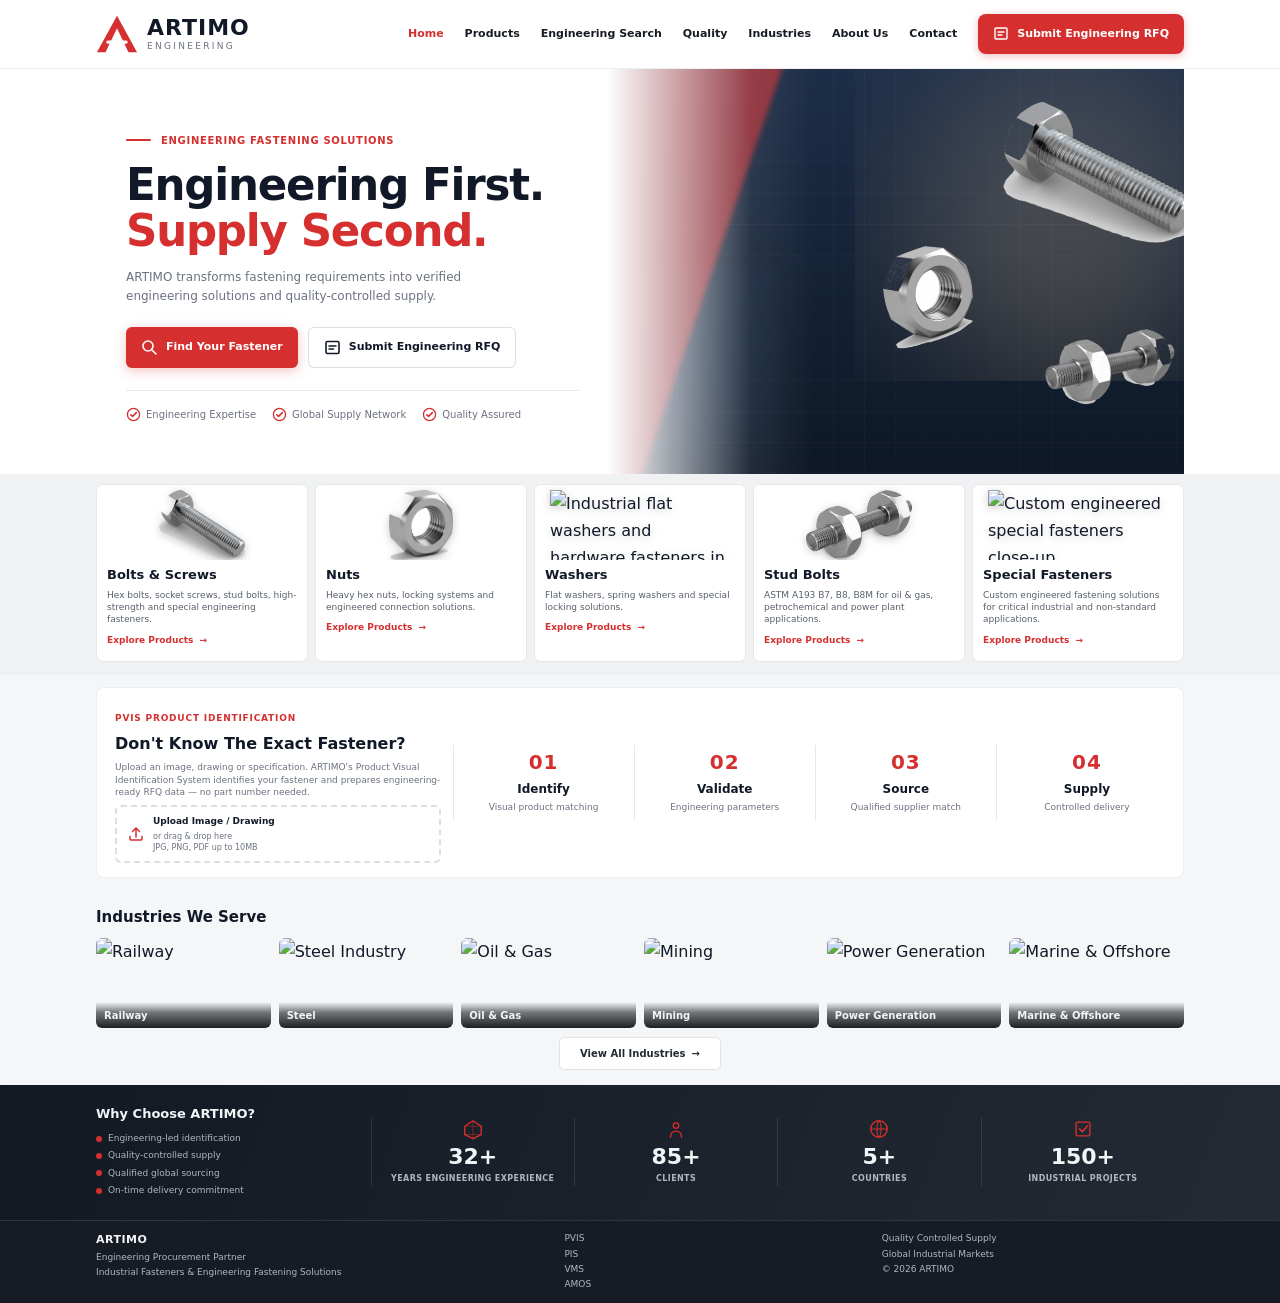
==== commit 7e0daa20: "Update index.html" ====
--- a/index.html
+++ b/index.html
@@ -3,6 +3,7 @@
 <head>
 
 <meta charset="UTF-8">
+  <meta name="google-site-verification" content="p1Q3dLrM6ryVwKM83nthTBr8QmCI2Hpe-VybwnokNLw" />
 <meta name="viewport" content="width=device-width, initial-scale=1.0">
 
 <title>ARTIMO | Engineering Procurement Partner</title>
--- a/style.css
+++ b/style.css
@@ -153,12 +153,6 @@
 }
 
 
-nav a.active{
-color:var(--red);
-font-weight:700;
-}
-
-
 .rfq-btn{
 background:var(--red)!important;
 color:white!important;
@@ -2075,3 +2069,153 @@
 color:var(--red);
 background:var(--red-light);
 }
+
+/* Homepage reference layout */
+.home-main{background:#f5f6f7;}
+.home-main > .hero{background:#fff;border-bottom:0;}
+.site-header{position:relative;box-shadow:none;border-bottom:1px solid #eceef0;}
+.site-header .container{height:68px;max-width:1088px;}
+.brand{gap:9px;}.brand-logo{width:42px;height:42px;}.brand-title{font-size:22px;letter-spacing:1px;line-height:1;}.brand-title span{font-size:9px;letter-spacing:2.3px;margin-top:3px;}
+nav{gap:1px;}nav a{font-size:11px;padding:8px 10px;font-weight:600;color:#161b24;}.rfq-btn{font-size:11px!important;padding:11px 15px!important;margin-left:10px;}
+.hero-grid{grid-template-columns:47% 53%;min-height:405px;max-width:1088px;margin:0 auto;}.hero-copy-inner{max-width:none;padding:43px 28px 31px 30px;}.hero-label{gap:10px;margin-bottom:14px;}.hero-label-line{width:25px;height:2px;}.tag{font-size:10px;letter-spacing:.7px;}.hero h1{font-size:clamp(32px,3.4vw,47px);line-height:1.05;margin-bottom:14px;letter-spacing:-1.2px;}.hero p{font-size:12px;line-height:1.55;max-width:350px;}.hero-actions{gap:10px;margin-top:22px;}.primary-btn,.secondary-btn{padding:10px 15px;border-radius:6px;font-size:11px;}.hero-trust{gap:16px;margin-top:22px;padding-top:15px;}.hero-trust-item{font-size:10px;gap:5px;}.hero-trust-item svg{width:15px;height:15px;}.hero-visual{min-height:405px;background:#0f1b2e;}.hv-scene{object-fit:cover;object-position:center;}.hv-fade{background:linear-gradient(90deg,#fff 0%,rgba(255,255,255,.82) 5%,rgba(255,255,255,.08) 25%,transparent 36%);}
+.home-main .products{padding:10px 0 13px;background:#f0f1f2;}.home-main .products .section-head{display:none;}.home-main .products .container{max-width:1088px;}.home-main .product-grid{gap:7px;}.home-main .product-card{min-height:178px;border:1px solid #e5e7e9;border-radius:7px;box-shadow:none;background:#fff;}.home-main .product-card-img{height:75px;background:#fff;border-bottom:0;padding:5px 15px 0;}.home-main .product-card-img img{filter:drop-shadow(0 2px 4px rgba(0,0,0,.2));}.home-main .product-card h3{font-size:13px;padding:4px 10px 0;margin:0 0 3px;}.home-main .product-card p{font-size:9px;line-height:1.35;padding:0 10px;color:#58606c;}.home-main .product-link{margin:7px 10px 9px;font-size:9px;}
+.home-main .pvis-entry{padding:12px 0 14px;background:#f5f6f7;border-top:0;}.home-main .pvis-entry .container{max-width:1088px;}.pvis-entry-grid{grid-template-columns:31% 69%;gap:12px;align-items:center;background:#fff;border:1px solid #eceef0;border-radius:8px;padding:14px 18px;}.pvis-entry-copy .section-head--left{margin-bottom:7px;}.pvis-entry-copy .section-head--left span{font-size:9px;letter-spacing:.8px;margin-bottom:4px;}.pvis-entry-copy .section-head h2{font-size:16px;margin-bottom:4px;}.pvis-entry-copy p{font-size:9px;line-height:1.35;margin-bottom:7px;}.pvis-upload-card{padding:7px 10px;margin-bottom:0;border-radius:6px;gap:8px;}.pvis-upload-card strong{font-size:9px;}.pvis-upload-card small{font-size:8px;}.pvis-entry-copy > .primary-btn{display:none;}.pvis-flow{grid-template-columns:repeat(4,1fr);gap:0;align-items:stretch;}.pvis-flow-step{border:0;border-left:1px solid #e5e7e9;border-radius:0;padding:7px 12px;text-align:center;box-shadow:none;background:transparent;}.pvis-flow-num{font-size:20px;line-height:1;color:var(--red);margin-bottom:7px;}.pvis-flow-label{font-size:12px;margin-bottom:2px;}.pvis-flow-desc{font-size:9px;line-height:1.35;}
+.home-main .industries{padding:13px 0 15px;background:#f5f6f7;}.home-main .industries .container{max-width:1088px;}.home-main .industries .section-head{text-align:left;margin:0 0 8px;}.home-main .industries .section-head span{display:none;}.home-main .industries .section-head h2{font-size:15px;margin:0;}.home-main .industry-grid{grid-template-columns:repeat(6,1fr);gap:8px;}.home-main .industry-card{min-height:90px;border-radius:6px;box-shadow:none;}.home-main .industry-card-overlay{padding:8px 8px 7px;font-size:10px;line-height:1.1;}.home-main .industry-all-link{display:flex;width:max-content;margin:9px auto 0;padding:7px 20px;border:1px solid #e1e3e6;border-radius:5px;background:#fff;color:#252a32;font-size:10px;}
+.home-main .stats-bar{padding:18px 0 20px;background:linear-gradient(110deg,#131922,#242a33);}.home-main .stats-bar .container{max-width:1088px;}.home-main .stats-grid{grid-template-columns:1.35fr repeat(4,1fr);gap:0;text-align:left;align-items:center;}.home-main .stats-proof{grid-column:auto;text-align:left;margin:0;padding:0 18px 0 0;border:0;}.stats-proof strong{font-size:13px;margin-bottom:6px;}.stats-proof ul{display:block;}.stats-proof li{font-size:9px;margin:2px 0;}.stat-item{align-items:center;gap:4px;padding:0 10px;border-left:1px solid rgba(255,255,255,.1);}.stat-item svg{width:22px;height:22px;margin-bottom:2px;}.stat-item strong{font-size:22px;}.stat-item span{font-size:8px;letter-spacing:.4px;text-align:center;}footer{padding:10px 0;background:#171c24;border-top:1px solid rgba(255,255,255,.1);}.footer-grid{max-width:1088px;grid-template-columns:1.5fr 1fr 1fr;gap:15px;font-size:9px;}.footer-grid strong{font-size:11px;}
+@media(max-width:1000px){.site-header .container{height:64px;}.hero-grid{min-height:450px;}.hero-visual{min-height:450px;}.home-main .product-grid{grid-template-columns:repeat(5,1fr);}.home-main .industry-grid{grid-template-columns:repeat(3,1fr);}.home-main .stats-grid{grid-template-columns:1fr 1fr;gap:14px;}.home-main .stats-proof{grid-column:1/-1;padding-bottom:10px;border-bottom:1px solid rgba(255,255,255,.1);}.stat-item{border-left:0;}}
+@media(max-width:650px){.site-header .container{height:60px;}.brand-title{font-size:18px;}.brand-logo{width:34px;height:34px;}.nav-toggle{display:flex;}.hero-grid{display:flex;flex-direction:column;min-height:0;}.hero-copy-inner{padding:30px 22px 24px;}.hero h1{font-size:35px;}.hero p{font-size:12px;}.hero-actions{margin-top:17px;}.hero-trust{margin-top:17px;gap:9px;}.hero-trust-item{font-size:9px;}.hero-visual{min-height:215px;order:2;}.hv-scene{object-position:62% center;}.home-main .products{padding:8px 0 10px;}.home-main .product-grid{grid-template-columns:repeat(2,1fr);gap:6px;}.home-main .product-card{min-height:166px;}.home-main .product-card-img{height:65px;}.home-main .product-card h3{font-size:12px;}.home-main .product-card p{font-size:8px;}.home-main .product-link{font-size:8px;margin-top:auto;}.pvis-entry-grid{grid-template-columns:1fr;padding:13px 14px;}.pvis-flow{grid-template-columns:repeat(4,1fr);}.pvis-flow-step{padding:8px 3px;}.pvis-flow-num{font-size:15px;}.pvis-flow-label{font-size:10px;}.pvis-flow-desc{font-size:7px;}.home-main .industries{padding:10px 0 12px;}.home-main .industry-grid{grid-template-columns:repeat(2,1fr);gap:6px;}.home-main .industry-card{min-height:83px;}.home-main .industry-card-overlay{font-size:9px;}.home-main .industry-all-link{font-size:9px;margin-top:8px;}.home-main .stats-bar{padding:15px 0;}.home-main .stats-grid{grid-template-columns:1fr 1fr;gap:12px 4px;}.home-main .stats-proof{padding:0 0 8px;}.stats-proof ul{display:grid;grid-template-columns:1fr 1fr;gap:2px 6px;}.stats-proof li{font-size:8px;}.stat-item strong{font-size:20px;}.stat-item span{font-size:7px;}.footer-grid{grid-template-columns:1fr 1fr;font-size:8px;}.footer-grid > :last-child{grid-column:1/-1;}}
+
+nav a.active{
+color:var(--red);
+font-weight:700;
+}
+
+
+/* --- MULTI-PRODUCT RFQ STYLES --- */
+
+.rfq-section-label{
+font-size:13px;
+font-weight:800;
+letter-spacing:1px;
+text-transform:uppercase;
+color:var(--text);
+margin:8px 0 4px;
+padding-bottom:8px;
+border-bottom:2px solid var(--red);
+}
+
+.rfq-product-block{
+background:var(--bg2);
+border:1px solid var(--line);
+border-radius:var(--radius);
+padding:24px;
+margin-bottom:20px;
+display:grid;
+gap:16px;
+}
+
+.rfq-product-header{
+display:flex;
+align-items:center;
+justify-content:space-between;
+margin-bottom:4px;
+}
+
+.rfq-product-title{
+font-size:15px;
+font-weight:800;
+color:var(--red);
+letter-spacing:.5px;
+}
+
+.rfq-product-remove{
+background:none;
+border:1px solid var(--line-med);
+color:var(--muted);
+font-size:12px;
+font-weight:600;
+padding:5px 14px;
+border-radius:6px;
+cursor:pointer;
+transition:.2s;
+font-family:inherit;
+}
+
+.rfq-product-remove:hover{
+border-color:var(--red);
+color:var(--red);
+background:var(--red-light);
+}
+
+.rfq-eng-fields{
+display:grid;
+gap:14px;
+}
+
+.rfq-add-product-wrap{
+display:flex;
+justify-content:center;
+margin-bottom:8px;
+}
+
+.rfq-add-product-btn{
+background:transparent;
+border:1.5px dashed var(--line-med);
+color:var(--muted);
+font-size:14px;
+font-weight:600;
+padding:12px 28px;
+border-radius:10px;
+cursor:pointer;
+transition:.25s;
+font-family:inherit;
+}
+
+.rfq-add-product-btn:hover{
+border-color:var(--red);
+color:var(--red);
+background:var(--red-light);
+}
+
+.rfq-date-row{
+display:flex;
+gap:10px;
+align-items:flex-start;
+}
+
+.rfq-today-btn{
+background:var(--bg2);
+border:1.5px solid var(--line-med);
+border-radius:10px;
+color:var(--text);
+font-size:13px;
+font-weight:600;
+padding:12px 18px;
+cursor:pointer;
+transition:.2s;
+font-family:inherit;
+white-space:nowrap;
+}
+
+.rfq-today-btn:hover{
+border-color:var(--red);
+color:var(--red);
+background:var(--red-light);
+}
+
+@media(max-width:650px){
+
+.rfq-product-block{
+padding:16px;
+}
+
+.rfq-date-row{
+flex-direction:column;
+}
+
+.rfq-today-btn{
+width:100%;
+text-align:center;
+}
+
+}
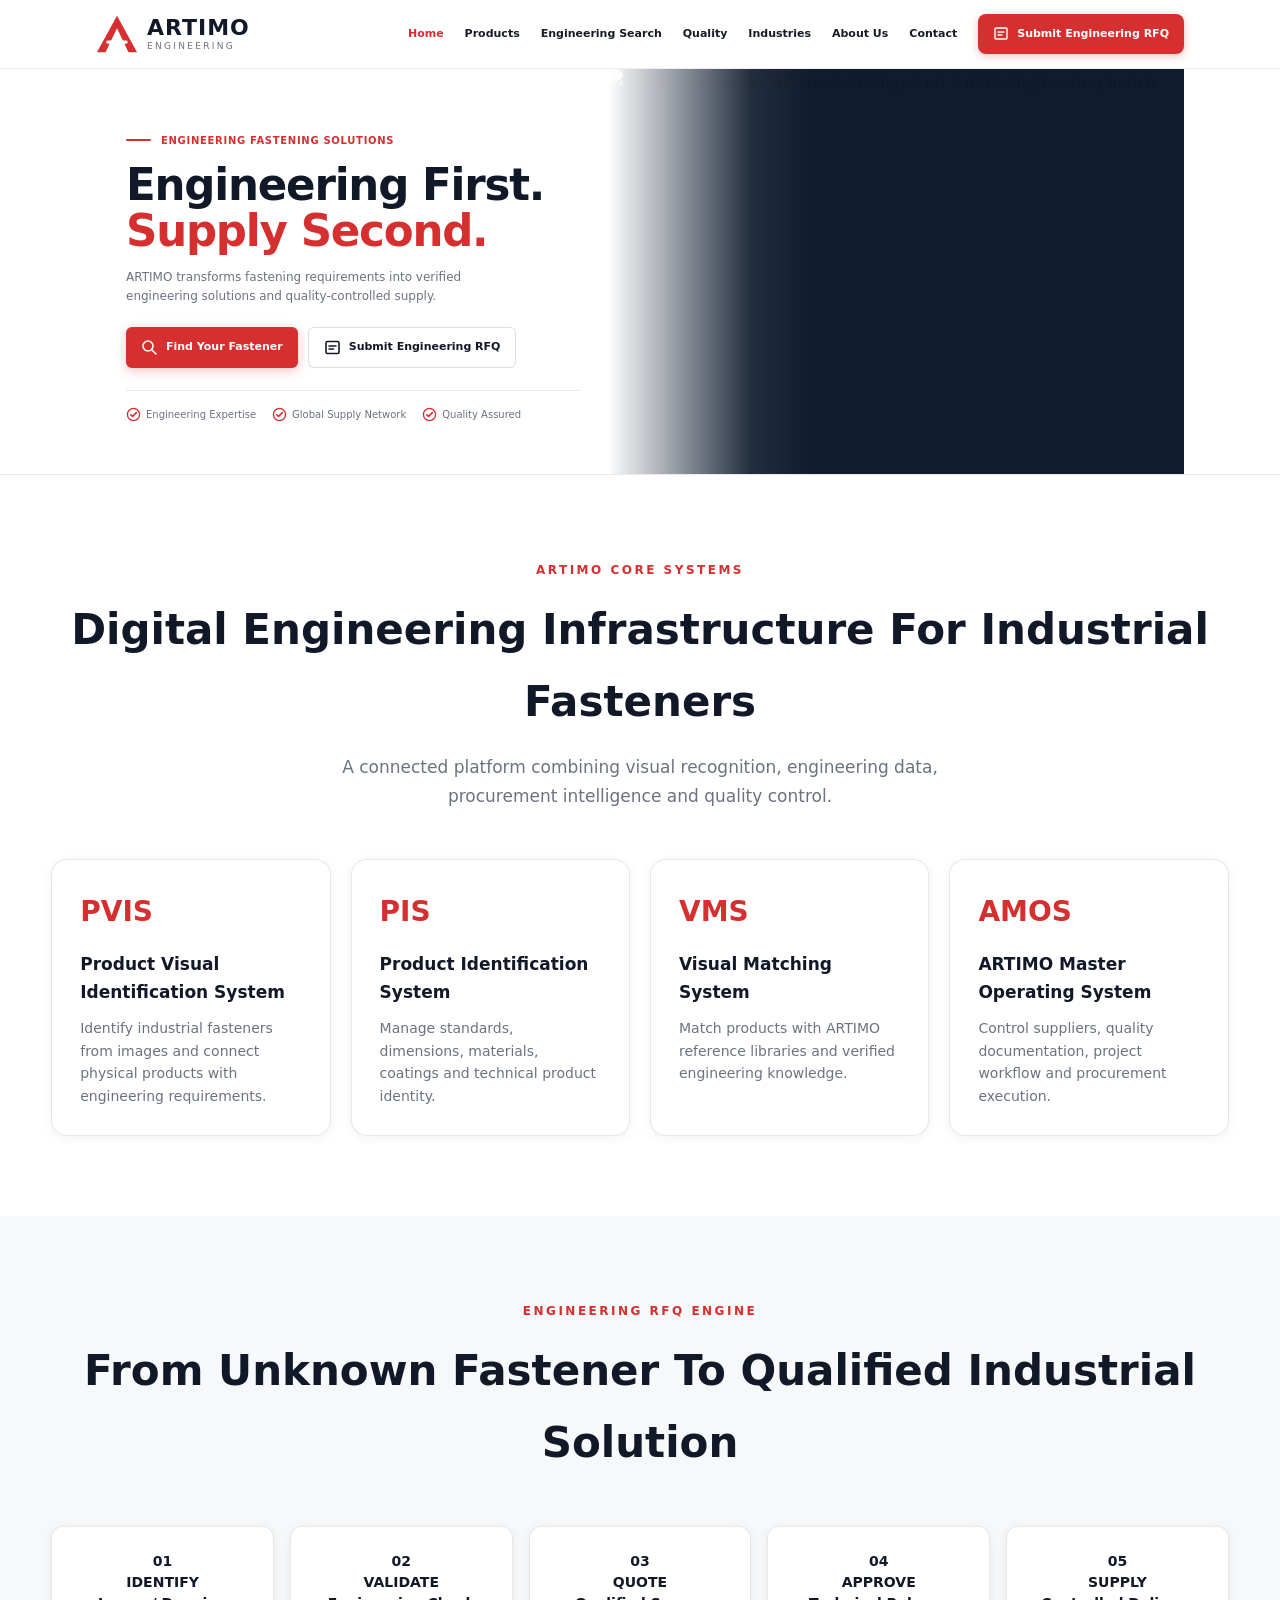
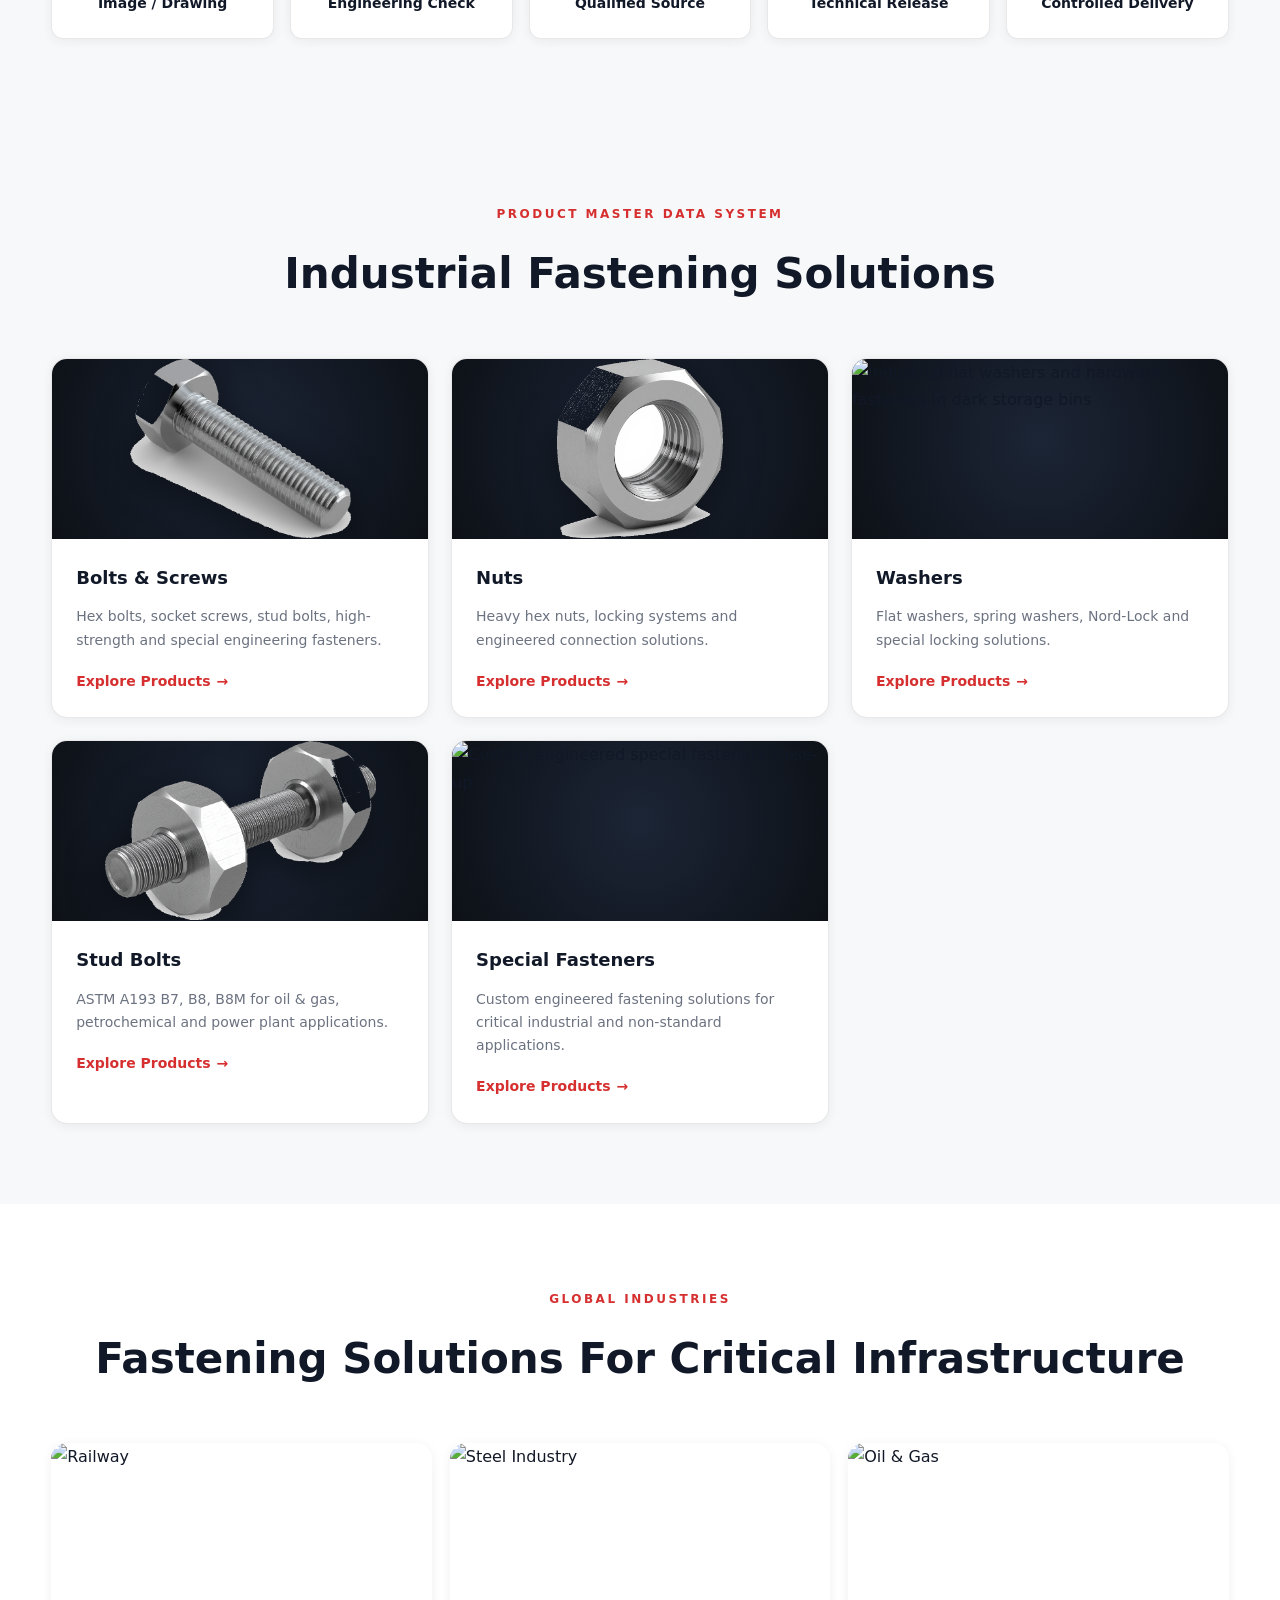
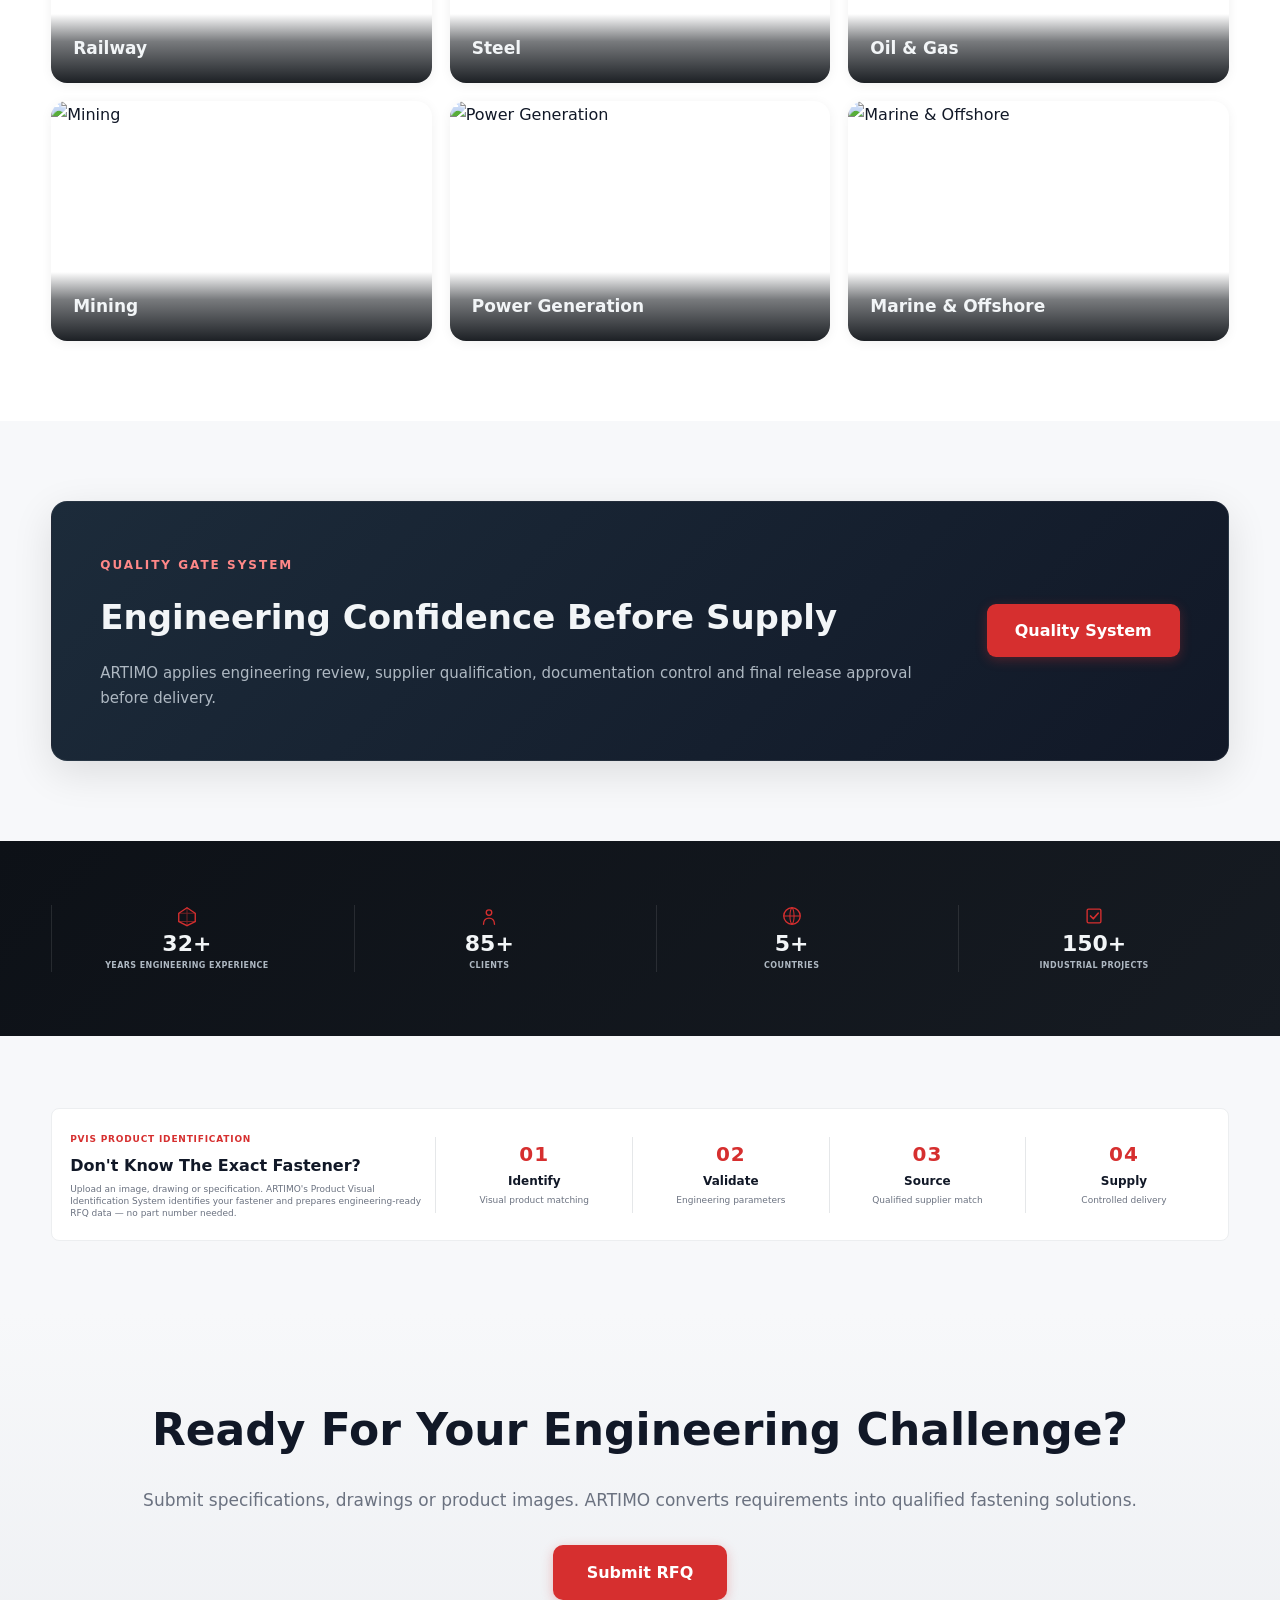
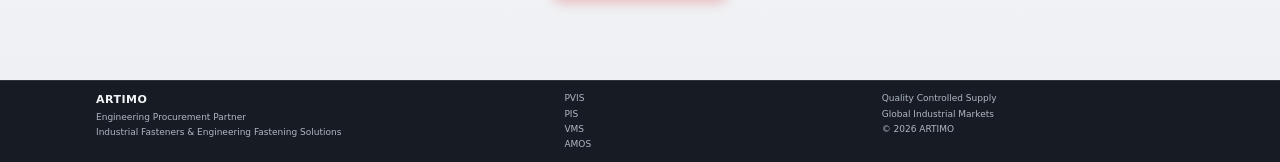
==== commit 03ce1715: "Updated index.html" ====
--- a/index.html
+++ b/index.html
@@ -3,7 +3,6 @@
 <head>
 
 <meta charset="UTF-8">
-  <meta name="google-site-verification" content="p1Q3dLrM6ryVwKM83nthTBr8QmCI2Hpe-VybwnokNLw" />
 <meta name="viewport" content="width=device-width, initial-scale=1.0">
 
 <title>ARTIMO | Engineering Procurement Partner</title>
@@ -21,8 +20,8 @@
 <link rel="stylesheet" href="style.css">
 
   <meta property="og:image" content="https://bolt.new/static/og_default.png">
-    <meta name="twitter:card" content="summary_large_image">
-    <meta name="twitter:image" content="https://bolt.new/static/og_default.png">
+  <meta name="twitter:card" content="summary_large_image">
+  <meta name="twitter:image" content="https://bolt.new/static/og_default.png">
 </head>
 
 <body>
@@ -79,7 +78,7 @@
 
 
 
-<main class="home-main">
+<main>
 
 
 
@@ -161,7 +160,7 @@
 <div class="hero-visual" role="img" aria-label="ARTIMO industrial fastening components on an engineering bench">
 
   <!-- Premium industrial engineering scene: dark graphite environment, precision fasteners, dramatic lighting -->
-  <img class="hv-scene" src="assets/images/hero-bench-scene.png" alt="ARTIMO precision fasteners arranged on a dark engineering bench">
+  <img class="hv-scene" src="https://images.pexels.com/photos/17372998/pexels-photo-17372998.jpeg?auto=compress&cs=tinysrgb&w=1600" alt="ARTIMO precision fasteners arranged on a dark engineering bench">
 
   <!-- Left-edge gradient fade into white copy column -->
   <div class="hv-fade" aria-hidden="true"></div>
@@ -446,7 +445,7 @@
 
 <h3>Washers</h3>
 
-<p>Flat washers, spring washers and special locking solutions.</p>
+<p>Flat washers, spring washers, Nord-Lock and special locking solutions.</p>
 
 <a href="products.html" class="product-link">Explore Products <span aria-hidden="true">&rarr;</span></a>
 
@@ -514,7 +513,7 @@
 
 
 <h2>
-Industries We Serve
+Fastening Solutions For Critical Infrastructure
 </h2>
 
 </div>
@@ -554,8 +553,6 @@
 </div>
 
 </div>
-
-<a href="about.html" class="industry-all-link">View All Industries <span aria-hidden="true">&rarr;</span></a>
 
 
 </div>
@@ -620,16 +617,6 @@
 
 <div class="stats-grid">
 
-<div class="stats-proof">
-<strong>Why Choose ARTIMO?</strong>
-<ul>
-<li>Engineering-led identification</li>
-<li>Quality-controlled supply</li>
-<li>Qualified global sourcing</li>
-<li>On-time delivery commitment</li>
-</ul>
-</div>
-
 <div class="stat-item">
 <svg width="32" height="32" viewBox="0 0 32 32" fill="none" xmlns="http://www.w3.org/2000/svg" aria-hidden="true">
 <path d="M16 4 L28 12 L28 24 L16 30 L4 24 L4 12 Z" stroke="#d62f2f" stroke-width="2" fill="none"/>
@@ -691,13 +678,6 @@
 <p>Upload an image, drawing or specification. ARTIMO's Product Visual Identification System identifies your fastener and prepares engineering-ready RFQ data — no part number needed.</p>
 </div>
 
-<a href="product-search.html" class="pvis-upload-card">
-<svg width="18" height="18" viewBox="0 0 18 18" fill="none" xmlns="http://www.w3.org/2000/svg" aria-hidden="true">
-<path d="M9 12V3M5.5 6.5L9 3l3.5 3.5M3 11.5V14a1 1 0 001 1h10a1 1 0 001-1v-2.5" stroke="currentColor" stroke-width="1.5" stroke-linecap="round" stroke-linejoin="round"/>
-</svg>
-<span><strong>Upload Image / Drawing</strong><small>or drag &amp; drop here<br>JPG, PNG, PDF up to 10MB</small></span>
-</a>
-
 <a href="product-search.html" class="primary-btn">
 <svg width="17" height="17" viewBox="0 0 17 17" fill="none" xmlns="http://www.w3.org/2000/svg" aria-hidden="true">
 <path d="M8.5 2 V12 M5 9 L8.5 12.5 L12 9" stroke="white" stroke-width="1.6" stroke-linecap="round" stroke-linejoin="round"/>
@@ -764,7 +744,7 @@
 
 
 <a href="contact.html">
-Submit Engineering RFQ
+Submit RFQ
 </a>
 
 
